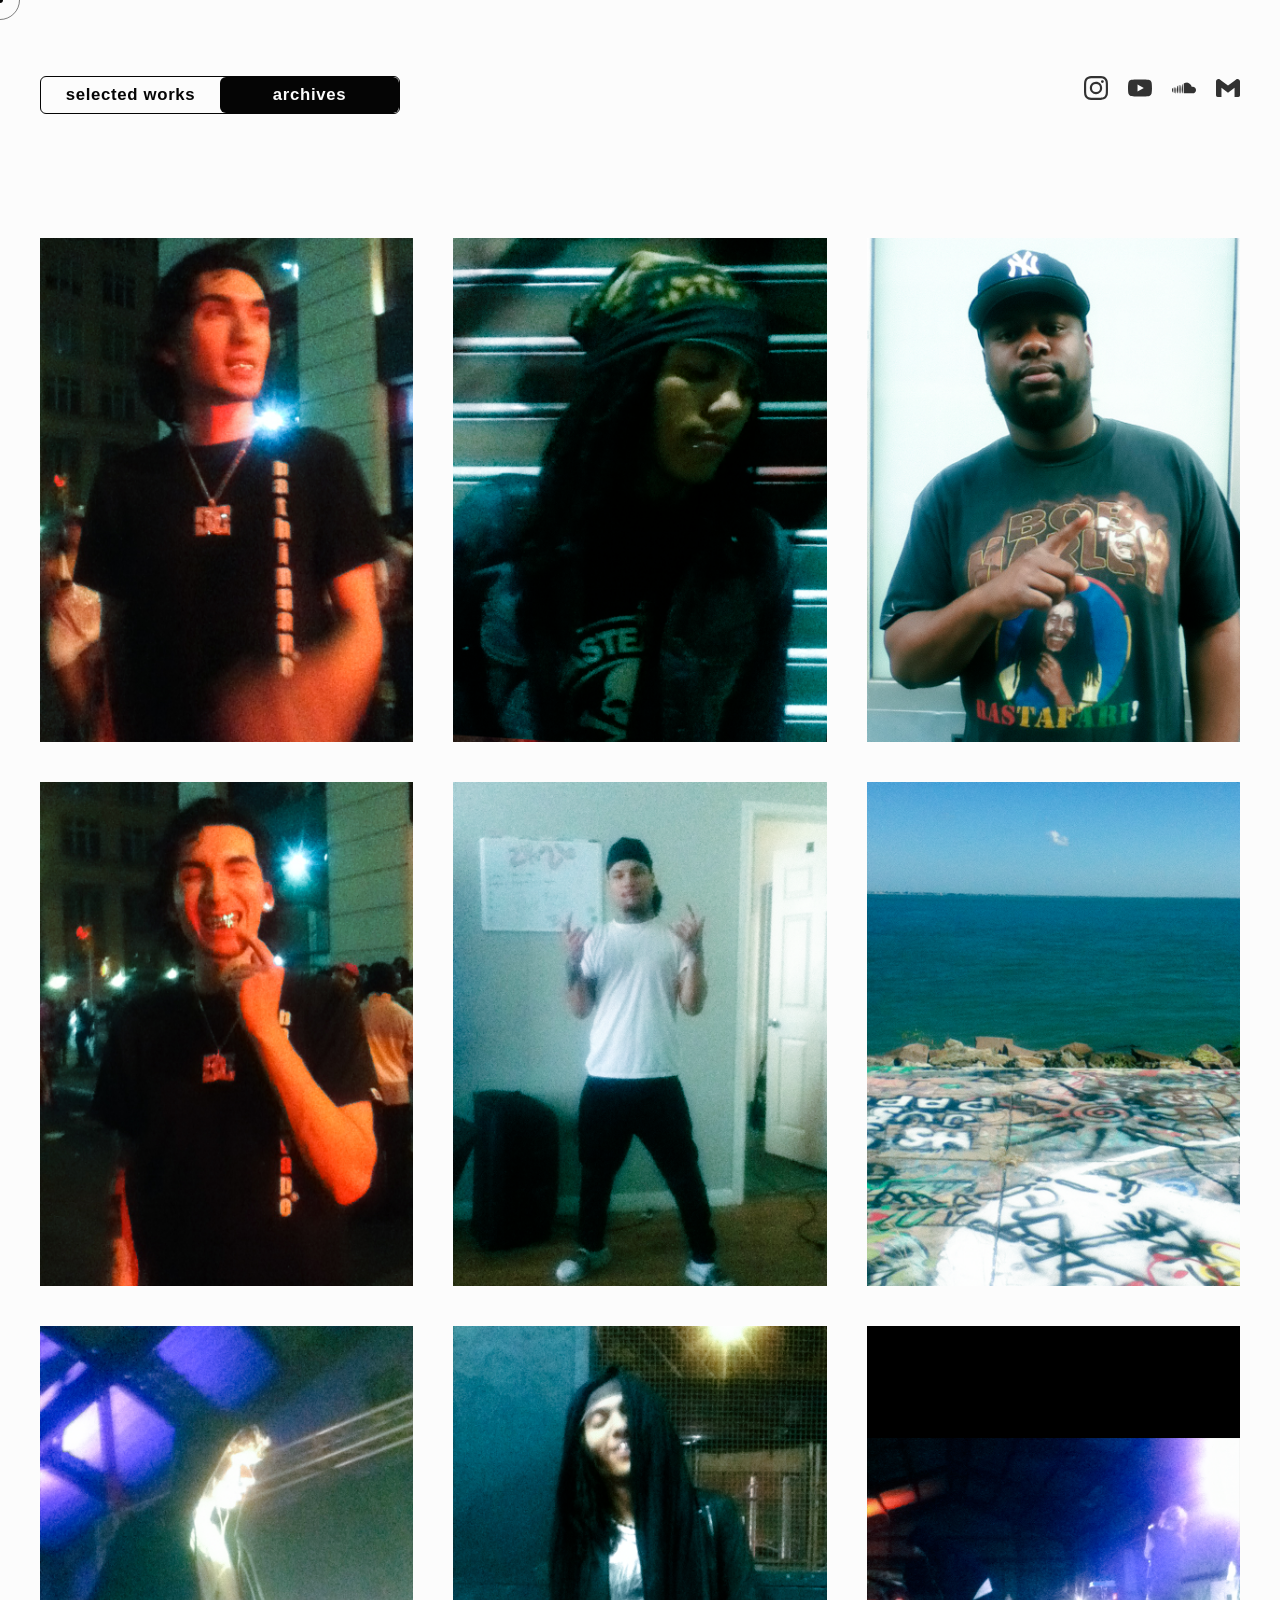
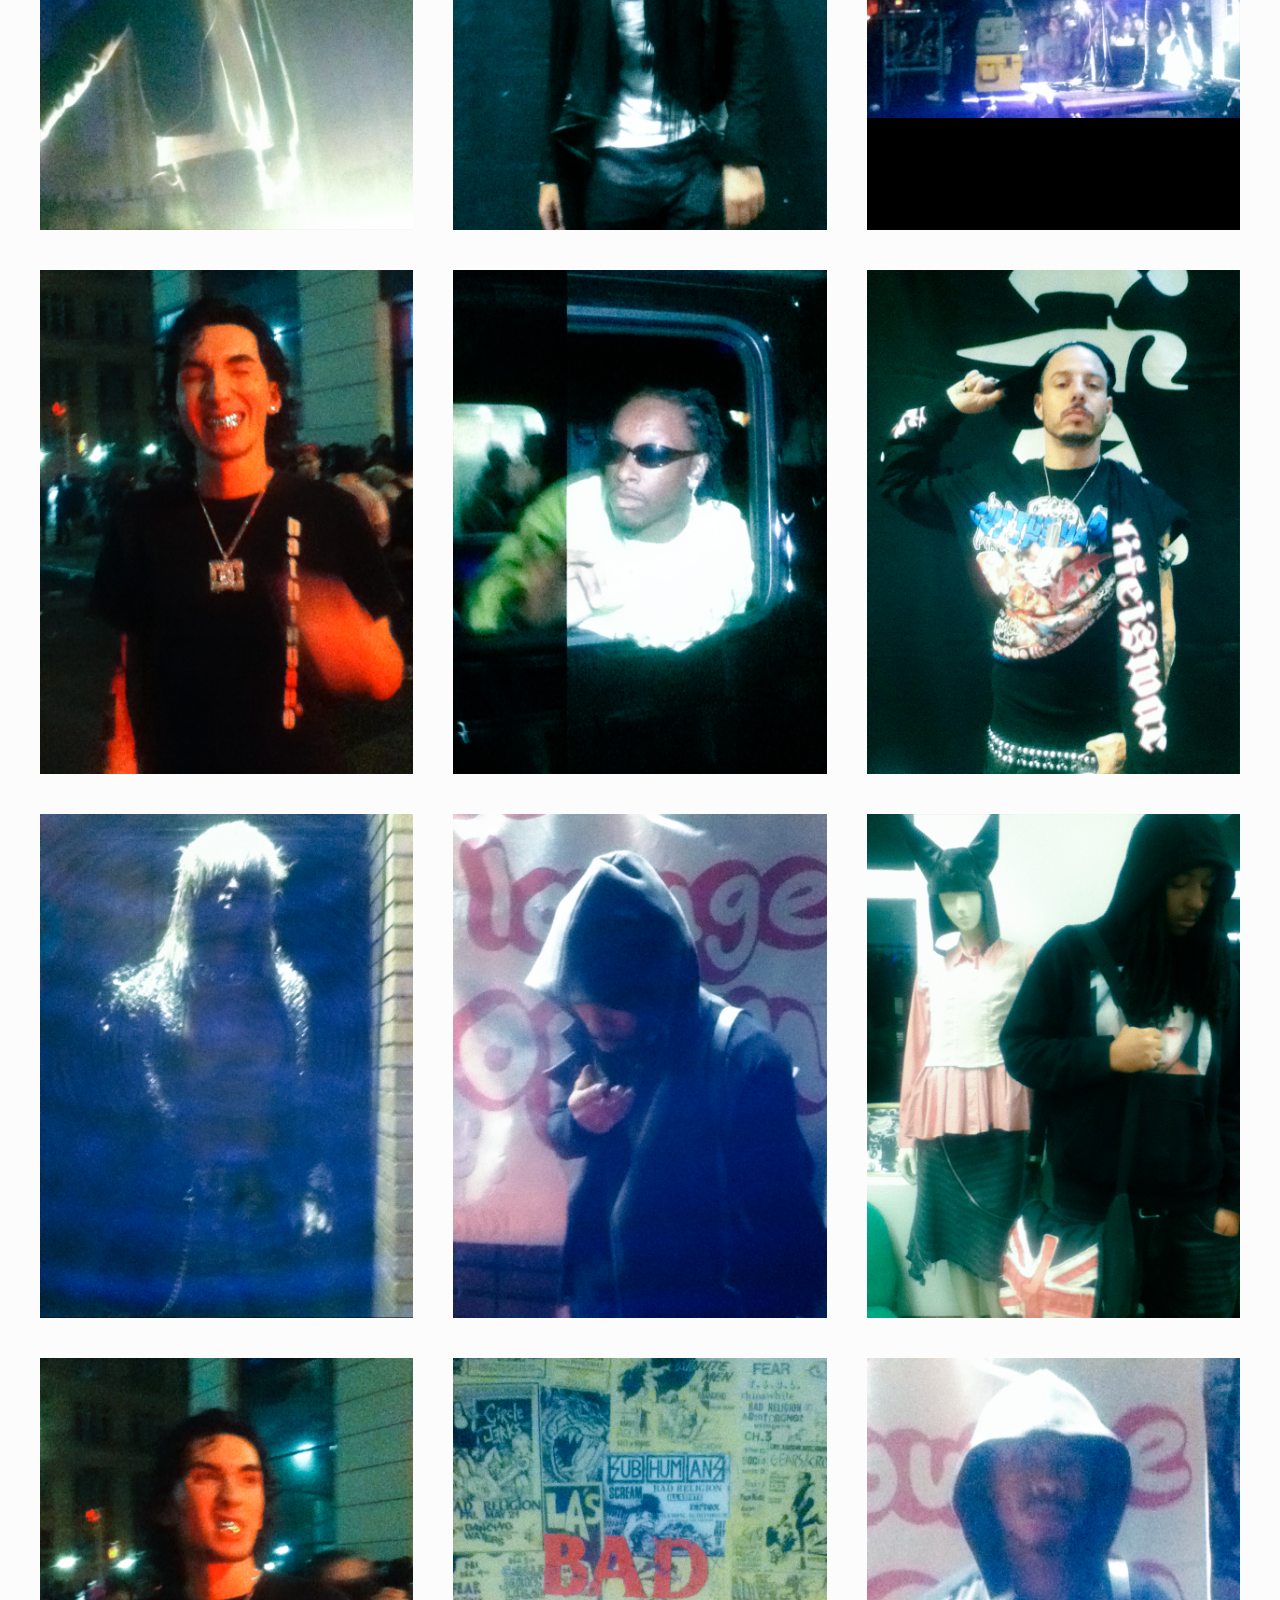
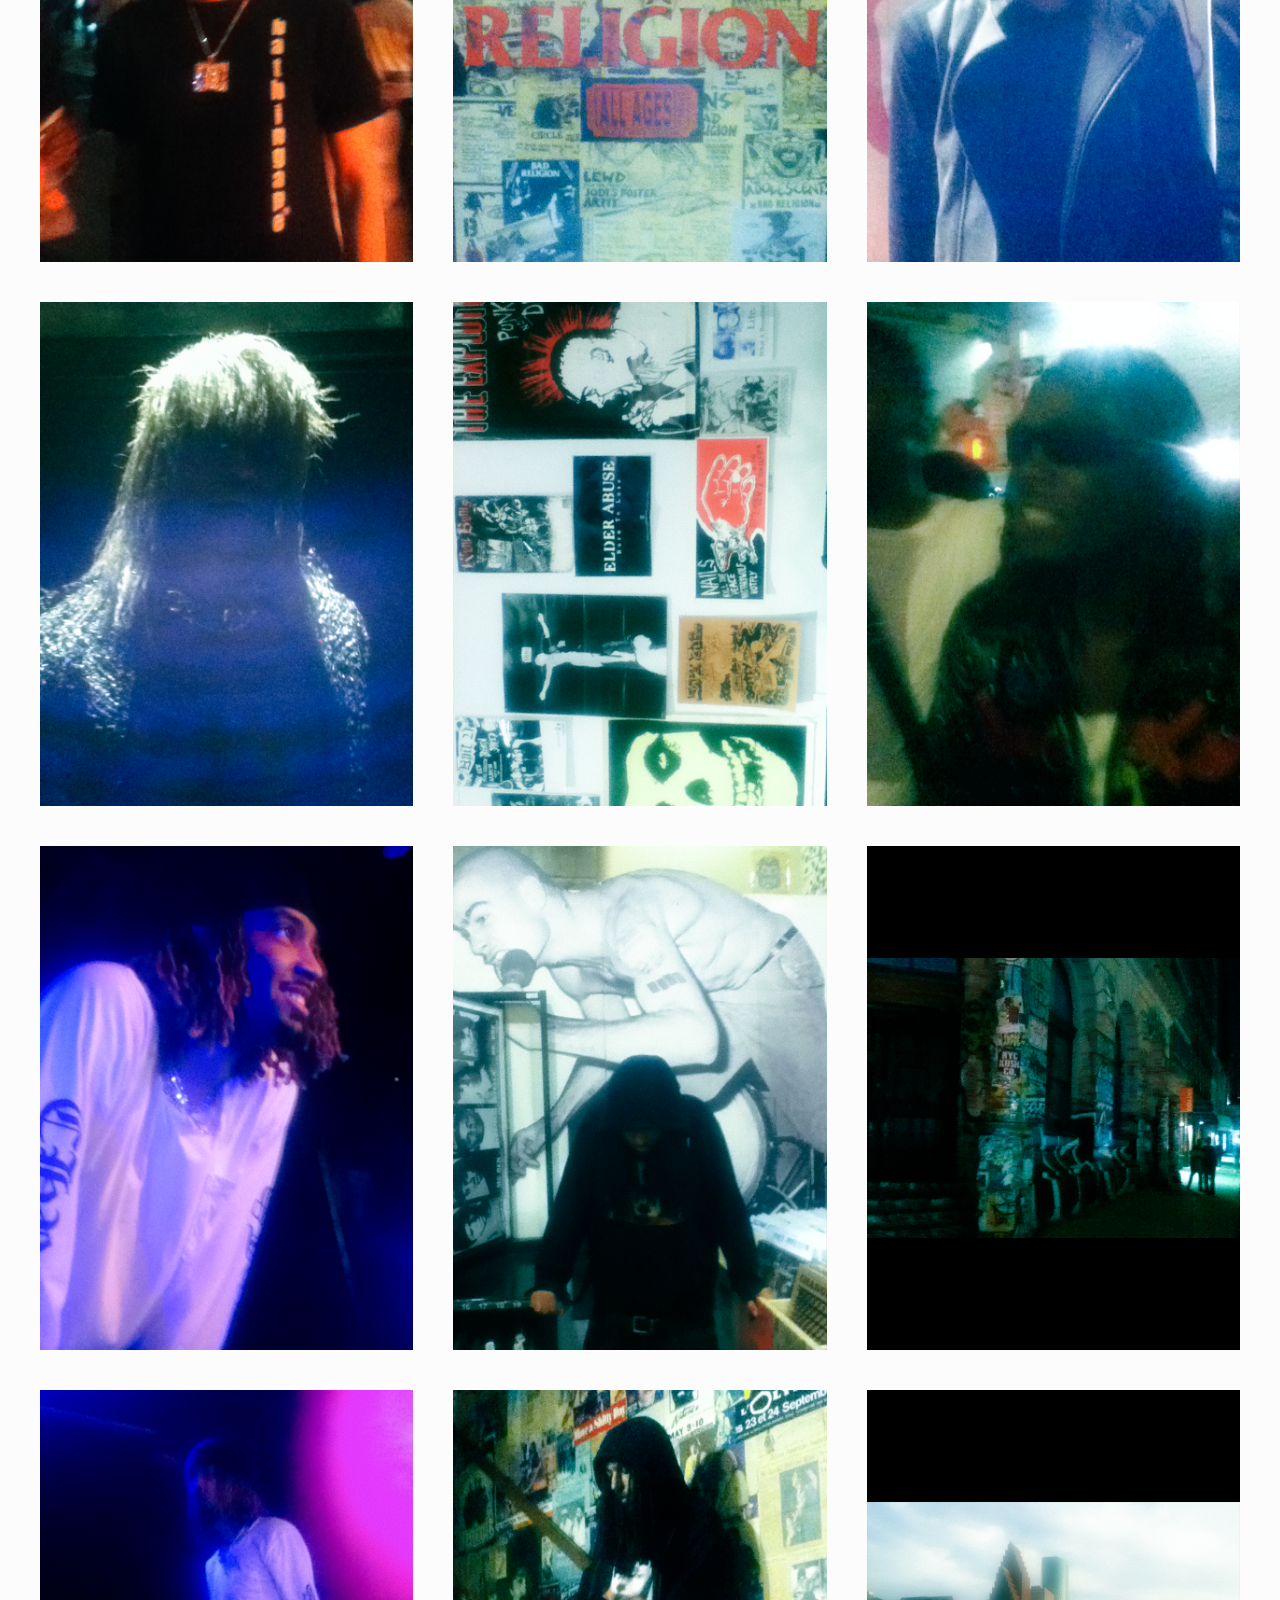
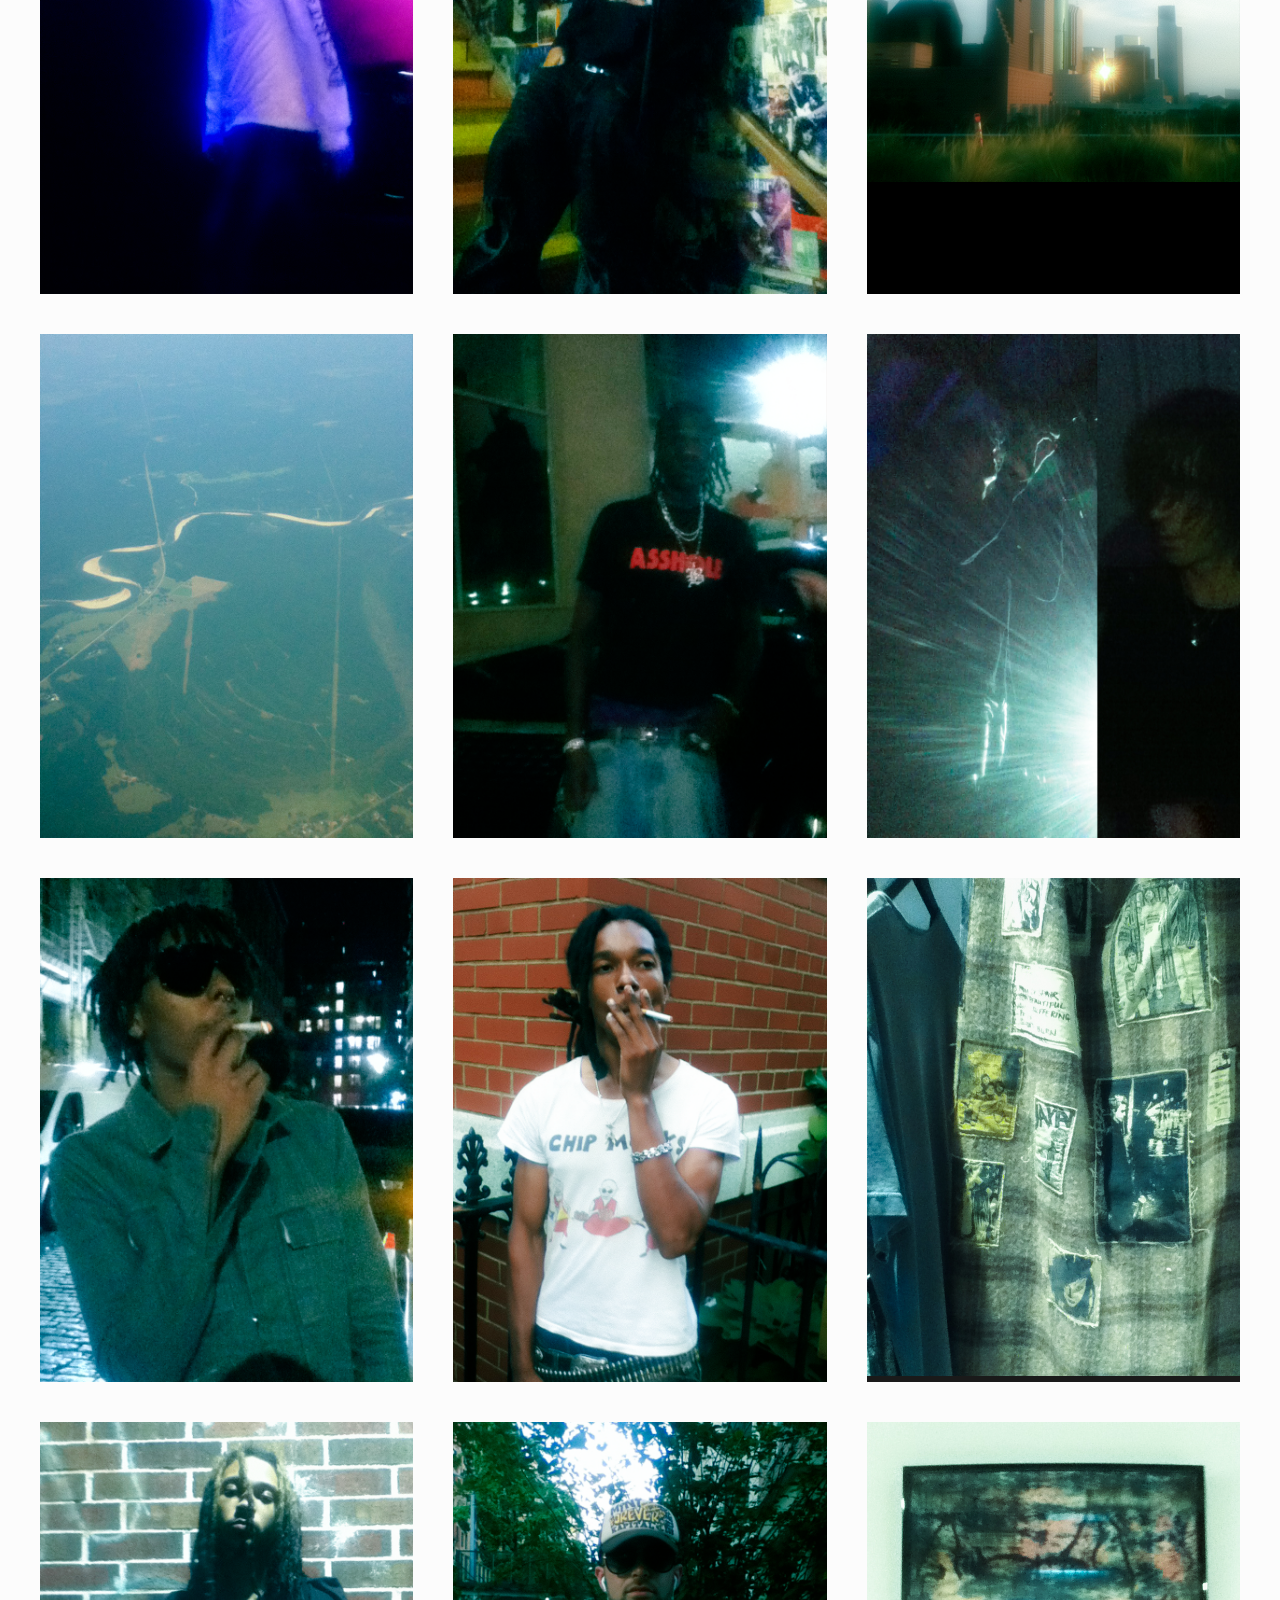
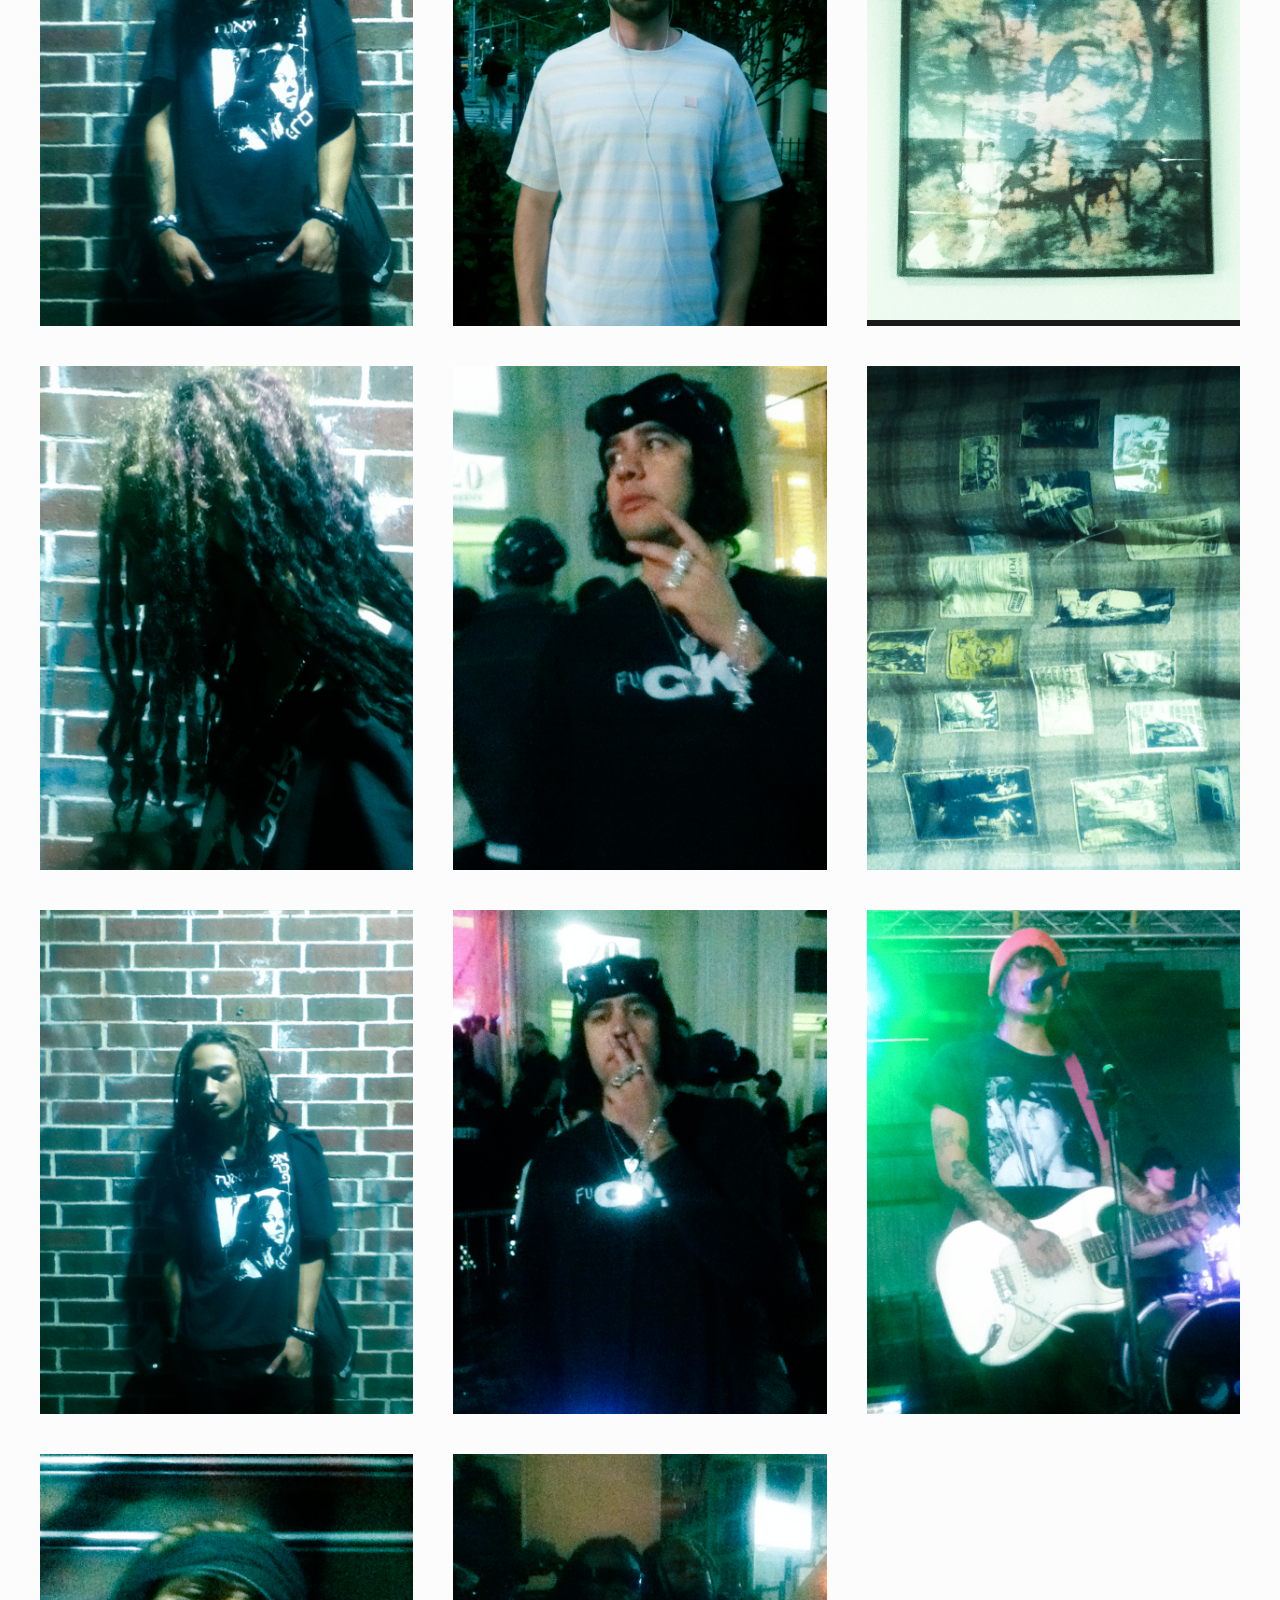
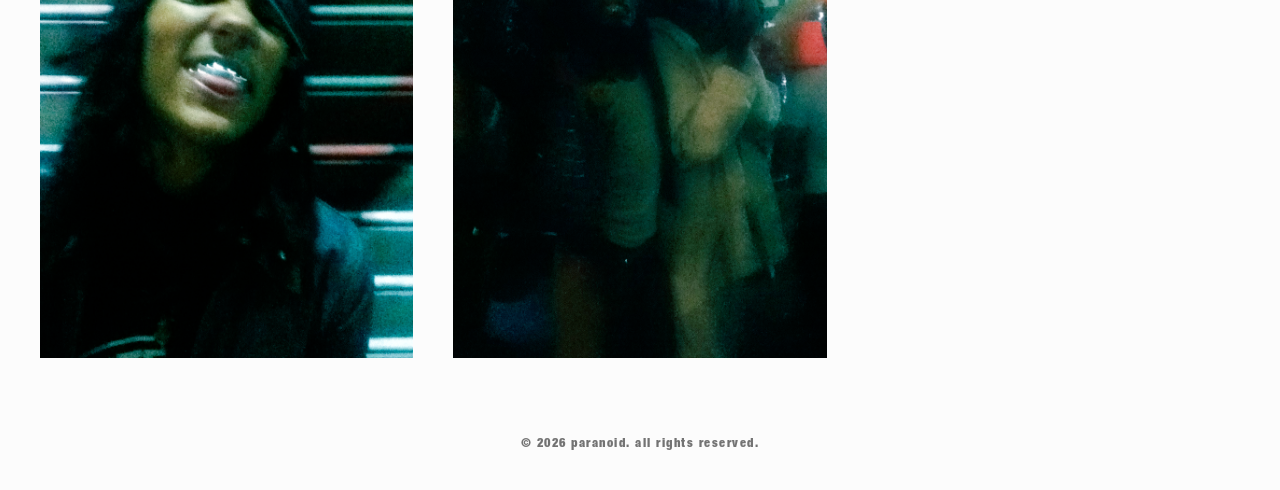
==== archives.html @ 79072fcb "Update social preview image" ====
<!DOCTYPE html>
<html lang="en">

<head>
    <meta charset="UTF-8">
    <meta name="viewport" content="width=device-width, initial-scale=1.0">
    <title>archives | imsoparanoid</title>
    <meta name="description" content="Archives for imsoparanoid.">
    <link rel="canonical" href="https://imsoparanoid.com/archives.html">
    <meta property="og:type" content="website">
    <meta property="og:url" content="https://imsoparanoid.com/archives.html">
    <meta property="og:title" content="archives | imsoparanoid">
    <meta property="og:description" content="Archives for imsoparanoid.">
    <meta property="og:image" content="https://imsoparanoid.com/assets/images/social-preview.png">
    <meta property="og:image:secure_url" content="https://imsoparanoid.com/assets/images/social-preview.png">
    <meta property="og:image:type" content="image/png">
    <meta property="og:image:width" content="1200">
    <meta property="og:image:height" content="630">
    <meta property="og:site_name" content="imsoparanoid">
    <meta name="twitter:card" content="summary_large_image">
    <meta name="twitter:title" content="archives | imsoparanoid">
    <meta name="twitter:description" content="Archives for imsoparanoid.">
    <meta name="twitter:image" content="https://imsoparanoid.com/assets/images/social-preview.png">
    <link rel="icon" type="image/png" href="assets/icons/favicon.png">

    <link rel="stylesheet" href="css/main.css?v=9">
    <link rel="stylesheet" href="css/grid.css?v=11">
    <link rel="stylesheet" href="css/components.css?v=16">
</head>

<body class="is-loading">
    <div class="cursor-dot"></div>
    <div class="cursor-outline"></div>

    <div class="social-links">
        <a href="https://www.instagram.com/useralaann/" target="_blank" rel="noopener noreferrer"
            aria-label="Instagram">
            <img src="assets/icons/instagram.svg" alt="Instagram">
        </a>
        <a href="https://www.youtube.com/@useralan" target="_blank" rel="noopener noreferrer" aria-label="YouTube">
            <img src="assets/icons/youtube.svg" alt="YouTube">
        </a>
        <a href="https://soundcloud.com/useralanonline" target="_blank" rel="noopener noreferrer"
            aria-label="SoundCloud">
            <img src="assets/icons/soundcloud.svg" alt="SoundCloud">
        </a>
        <a href="mailto:useralanonline@gmail.com" aria-label="Email">
            <img src="assets/icons/gmail.svg" alt="Email">
        </a>
    </div>

    <nav class="page-switch is-archives" aria-label="Page switch">
        <a href="index.html">selected works</a>
        <a class="is-active" href="archives.html">archives</a>
    </nav>

    <div id="app" class="spa-container">
        <main class="page view-archives">
            <section class="archive-section" aria-label="Archives">
                <div class="archive-grid">
                    <div class="archive-item">
                        <div class="media-container"><img src="assets/images/archives/1.jpg" width="800" height="1080" alt="archive 1"
                                loading="lazy"></div>
                    </div>
                    <div class="archive-item">
                        <div class="media-container"><img src="assets/images/archives/2.jpg" width="800" height="1080" alt="archive 2"
                                loading="lazy"></div>
                    </div>
                    <div class="archive-item">
                        <div class="media-container"><img src="assets/images/archives/2.png" width="800" height="1080" alt="archive 2 png"
                                loading="lazy"></div>
                    </div>
                    <div class="archive-item">
                        <div class="media-container"><img src="assets/images/archives/3.jpg" width="800" height="1080" alt="archive 3"
                                loading="lazy"></div>
                    </div>
                    <div class="archive-item">
                        <div class="media-container"><img src="assets/images/archives/3.png" width="800" height="1080" alt="archive 3 png"
                                loading="lazy"></div>
                    </div>
                    <div class="archive-item">
                        <div class="media-container"><img src="assets/images/archives/4.jpg" width="800" height="1080" alt="archive 4"
                                loading="lazy"></div>
                    </div>
                    <div class="archive-item">
                        <div class="media-container"><img src="assets/images/archives/5.png" width="800" height="1080" alt="archive 5"
                                loading="lazy"></div>
                    </div>
                    <div class="archive-item">
                        <div class="media-container"><img src="assets/images/archives/6.png" width="800" height="1080" alt="archive 6"
                                loading="lazy"></div>
                    </div>
                    <div class="archive-item">
                        <div class="media-container"><img src="assets/images/archives/7.png" width="800" height="1080" alt="archive 7"
                                loading="lazy"></div>
                    </div>
                    <div class="archive-item">
                        <div class="media-container"><img src="assets/images/archives/8.png" width="800" height="1080" alt="archive 8"
                                loading="lazy"></div>
                    </div>
                    <div class="archive-item">
                        <div class="media-container"><img src="assets/images/archives/9.png" width="800" height="1080" alt="archive 9"
                                loading="lazy"></div>
                    </div>
                    <div class="archive-item">
                        <div class="media-container"><img src="assets/images/archives/10.png" width="800" height="1080" alt="archive 10"
                                loading="lazy"></div>
                    </div>
                    <div class="archive-item">
                        <div class="media-container"><img src="assets/images/archives/11.png" width="800" height="1080" alt="archive 11"
                                loading="lazy"></div>
                    </div>
                    <div class="archive-item">
                        <div class="media-container"><img src="assets/images/archives/12.png" width="800" height="1080" alt="archive 12"
                                loading="lazy"></div>
                    </div>
                    <div class="archive-item">
                        <div class="media-container"><img src="assets/images/archives/13.png" width="800" height="1080" alt="archive 13"
                                loading="lazy"></div>
                    </div>
                    <div class="archive-item">
                        <div class="media-container"><img src="assets/images/archives/14.png" width="800" height="1080" alt="archive 14"
                                loading="lazy"></div>
                    </div>
                    <div class="archive-item">
                        <div class="media-container"><img src="assets/images/archives/15.png" width="800" height="1080" alt="archive 15"
                                loading="lazy"></div>
                    </div>
                    <div class="archive-item">
                        <div class="media-container"><img src="assets/images/archives/16.png" width="800" height="1080" alt="archive 16"
                                loading="lazy"></div>
                    </div>
                    <div class="archive-item">
                        <div class="media-container"><img src="assets/images/archives/17.png" width="800" height="1080" alt="archive 17"
                                loading="lazy"></div>
                    </div>
                    <div class="archive-item">
                        <div class="media-container"><img src="assets/images/archives/18.png" width="800" height="1080" alt="archive 18"
                                loading="lazy"></div>
                    </div>
                    <div class="archive-item">
                        <div class="media-container"><img src="assets/images/archives/19.png" width="800" height="1080" alt="archive 19"
                                loading="lazy"></div>
                    </div>
                    <div class="archive-item">
                        <div class="media-container"><img src="assets/images/archives/20.png" width="800" height="1080" alt="archive 20"
                                loading="lazy"></div>
                    </div>
                    <div class="archive-item">
                        <div class="media-container"><img src="assets/images/archives/21.png" width="800" height="1080" alt="archive 21"
                                loading="lazy"></div>
                    </div>
                    <div class="archive-item">
                        <div class="media-container"><img src="assets/images/archives/22.png" width="800" height="1080" alt="archive 22"
                                loading="lazy"></div>
                    </div>
                    <div class="archive-item">
                        <div class="media-container"><img src="assets/images/archives/24.png" width="800" height="1080" alt="archive 24"
                                loading="lazy"></div>
                    </div>
                    <div class="archive-item">
                        <div class="media-container"><img src="assets/images/archives/25.png" width="800" height="1080" alt="archive 25"
                                loading="lazy"></div>
                    </div>
                    <div class="archive-item">
                        <div class="media-container"><img src="assets/images/archives/26.png" width="800" height="1080" alt="archive 26"
                                loading="lazy"></div>
                    </div>
                    <div class="archive-item">
                        <div class="media-container"><img src="assets/images/archives/27.png" width="800" height="1080" alt="archive 27"
                                loading="lazy"></div>
                    </div>
                    <div class="archive-item">
                        <div class="media-container"><img src="assets/images/archives/28.png" width="800" height="1080" alt="archive 28"
                                loading="lazy"></div>
                    </div>
                    <div class="archive-item">
                        <div class="media-container"><img src="assets/images/archives/29.png" width="800" height="1080" alt="archive 29"
                                loading="lazy"></div>
                    </div>
                    <div class="archive-item">
                        <div class="media-container"><img src="assets/images/archives/30.png" width="800" height="1080" alt="archive 30"
                                loading="lazy"></div>
                    </div>
                    <div class="archive-item">
                        <div class="media-container"><img src="assets/images/archives/31.png" width="800" height="1080" alt="archive 31"
                                loading="lazy"></div>
                    </div>
                    <div class="archive-item">
                        <div class="media-container"><img src="assets/images/archives/32.png" width="800" height="1080" alt="archive 32"
                                loading="lazy"></div>
                    </div>
                    <div class="archive-item">
                        <div class="media-container"><img src="assets/images/archives/33.png" width="800" height="1080" alt="archive 33"
                                loading="lazy"></div>
                    </div>
                    <div class="archive-item">
                        <div class="media-container"><img src="assets/images/archives/34.png" width="800" height="1080" alt="archive 34"
                                loading="lazy"></div>
                    </div>
                    <div class="archive-item">
                        <div class="media-container"><img src="assets/images/archives/35.png" width="800" height="1080" alt="archive 35"
                                loading="lazy"></div>
                    </div>
                    <div class="archive-item">
                        <div class="media-container"><img src="assets/images/archives/36.png" width="800" height="1080" alt="archive 36"
                                loading="lazy"></div>
                    </div>
                    <div class="archive-item">
                        <div class="media-container"><img src="assets/images/archives/37.png" width="800" height="1080" alt="archive 37"
                                loading="lazy"></div>
                    </div>
                    <div class="archive-item">
                        <div class="media-container"><img src="assets/images/archives/38.png" width="800" height="1080" alt="archive 38"
                                loading="lazy"></div>
                    </div>
                    <div class="archive-item">
                        <div class="media-container"><img src="assets/images/archives/ad.jpg" width="800" height="1080" alt="archive ad"
                                loading="lazy"></div>
                    </div>
                    <div class="archive-item">
                        <div class="media-container"><img src="assets/images/archives/gerg.jpg" width="720" height="960" alt="archive gerg"
                                loading="lazy"></div>
                    </div>
                    <div class="archive-item">
                        <div class="media-container"><img src="assets/images/archives/qwd.jpg" width="720" height="960" alt="archive qwd"
                                loading="lazy"></div>
                    </div>
                    <div class="archive-item">
                        <div class="media-container"><img src="assets/images/archives/sed5.jpg" width="800" height="1080" alt="archive sed 5"
                                loading="lazy"></div>
                    </div>
                    <div class="archive-item">
                        <div class="media-container"><img src="assets/images/archives/Untitled-2.png" width="800" height="1080"
                                alt="archive untitled 2" loading="lazy"></div>
                    </div>
                </div>
            </section>

            <footer class="site-footer">
                <p>&copy; 2026 paranoid. all rights reserved.</p>
            </footer>
        </main>

        <div class="lightbox" id="imageLightbox">
            <button class="lightbox-close" aria-label="Close fullscreen image">close</button>
            <button class="lightbox-nav lightbox-prev" aria-label="Previous image">prev</button>
            <button class="lightbox-nav lightbox-next" aria-label="Next image">next</button>

            <div class="lightbox-content">
                <img src="" alt="Fullscreen image preview" id="lightboxImage">
                <div class="lightbox-video" id="lightboxVideoWrapper" aria-label="Fullscreen video preview">
                    <iframe id="lightboxVideo" title="Fullscreen video preview"
                        allow="autoplay; encrypted-media; picture-in-picture; fullscreen" allowfullscreen></iframe>
                </div>
            </div>
        </div>
    </div>

    <script src="js/main.js?v=16" defer></script>
</body>

</html>
---- css/main.css ----
/* ==========================================================================
   Global Variables & Reset
   ========================================================================== */

@font-face {
    font-family: 'HelveticaNeue BlackCond';
    src: url('../assets/fonts/Helvetica Neue 97 Black Condensed.otf') format('opentype');
    font-weight: 900;
    font-style: normal;
    font-display: swap;
}

:root {
    /* Monochrome Palette (Inverted) */
    --clr-black: #fcfcfc;
    --clr-white: #050505;
    --clr-grey-dark: #e0e0e0;
    --clr-grey-light: #1a1a1a;

    /* Typography */
    --font-primary: 'HelveticaNeue BlackCond', 'Helvetica Neue Black Condensed', 'Helvetica Neue', Helvetica, Arial, sans-serif;


    /* Spacing */
    --space-sm: 1rem;
    --space-md: 2.5rem;
    --space-lg: 5rem;
    --space-xl: 10rem;

    /* Transitions */
    --transition-fast: 0.2s cubic-bezier(0.16, 1, 0.3, 1);
    --transition-smooth: 0.6s cubic-bezier(0.16, 1, 0.3, 1);
    --transition-cinematic: 1.2s cubic-bezier(0.2, 0, 0, 1);
}

* {
    margin: 0;
    padding: 0;
    box-sizing: border-box;
}

/* Custom Cursor (hidden on touch) */
body {
    background-color: var(--clr-black);
    color: var(--clr-white);
    font-family: var(--font-primary);
    -webkit-font-smoothing: antialiased;
    -moz-osx-font-smoothing: grayscale;
    overflow-x: hidden;
    cursor: none;
    /* Custom cursor */
}

@media (hover: none) and (pointer: coarse) {
    body {
        cursor: auto;
    }
}

/* Typography Base */
h1,
h2,
h3,
h4,
h5,
h6 {
    font-weight: 700;
    line-height: 1.1;
    text-transform: lowercase;
    letter-spacing: -0.02em;
}

p {
    font-weight: 300;
    line-height: 1.6;
    letter-spacing: 0.01em;
}

a {
    color: inherit;
    text-decoration: none;
    cursor: none;
}

/* Selection */
::selection {
    background: var(--clr-white);
    color: var(--clr-black);
}

/* Utilities */
.stark-headline {
    font-size: clamp(3rem, 10vw, 12rem);
    line-height: 0.9;
}

.outlined-text {
    -webkit-text-fill-color: transparent;
    -webkit-text-stroke: 1px currentColor;
    color: inherit; /* Ensures currentColor takes from parent */
    transition: -webkit-text-fill-color 0.8s ease, -webkit-text-stroke 0.8s ease;
}

/* Custom Cursor Elements */
.cursor-dot,
.cursor-outline {
    position: fixed;
    top: 0;
    left: 0;
    border-radius: 50%;
    transform: translate(-50%, -50%);
    pointer-events: none;
    z-index: 9999;
}

.cursor-dot {
    width: 6px;
    height: 6px;
    background-color: var(--clr-white);
    transition: transform var(--transition-fast);
}

.cursor-outline {
    width: 40px;
    height: 40px;
    border: 1px solid rgba(5, 5, 5, 0.5);
    /* Semi-transparent black */
    transition: width var(--transition-fast), height var(--transition-fast), background-color var(--transition-fast);
}

.cursor-outline.hovering {
    width: 60px;
    height: 60px;
    background-color: rgba(5, 5, 5, 0.1);
    border-color: transparent;
}

.cursor-dot.video-hovering {
    background-color: #fcfcfc;
}

.cursor-outline.video-hovering {
    border-color: rgba(252, 252, 252, 0.8);
    background-color: rgba(252, 252, 252, 0.08);
}

@media (hover: none) and (pointer: coarse) {

    .cursor-dot,
    .cursor-outline {
        display: none;
    }
}
---- css/grid.css ----
/* ==========================================================================
   CSS Grid & Layout - Avant-Garde Structure
   ========================================================================== */

.page {
    width: 100vw;
    min-height: 100vh;
    padding: var(--space-md);
}

/* Even Grid Layout for Projects */
.avant-garde-grid {
    display: grid;
    grid-template-columns: 1fr;
    gap: var(--space-md);
    padding: var(--space-lg) 0;
}

@media (min-width: 768px) {
    .avant-garde-grid {
        grid-template-columns: repeat(2, 1fr);
        gap: var(--space-md);
        padding: var(--space-xl) 0;
        align-items: start;
    }
}

@media (min-width: 1200px) {
    .avant-garde-grid {
        grid-template-columns: repeat(3, 1fr);
    }
}

/* Ensure images fit within their grid cells while maintaining aspect ratios */
.grid-item {
    width: 100%;
    display: flex;
    align-items: flex-start;
    justify-content: center;
}


/* Hero Section */
.hero-section {
    min-height: 130vh;
    display: flex;
    flex-direction: column;
    justify-content: flex-start;
    position: relative;
}

.hero-content {
    z-index: 10;
    width: max-content;
    position: sticky; /* Context for absolute positioning of children */
    top: 50%;
    transform: translateY(-50%);
    --hero-scroll-progress: 0;
}

.hero-state-original {
    opacity: calc(1 - var(--hero-scroll-progress));
    will-change: opacity;
}

.hero-state-scrolled {
    position: absolute;
    top: 0;
    left: 0;
    opacity: var(--hero-scroll-progress);
    will-change: opacity;
}

.hero-reveal-line {
    display: inline-block;
    overflow: hidden;
    vertical-align: bottom;
    padding-bottom: 0.18em;
    margin-bottom: -0.18em;
}

.hero-reveal-word {
    display: inline-block;
    transform: translateY(112%);
    will-change: transform;
}

.hero-content.is-hero-revealed .hero-reveal-word {
    animation: heroMaskedReveal 0.9s cubic-bezier(0.16, 1, 0.3, 1) var(--reveal-delay, 0ms) both;
}

@keyframes heroMaskedReveal {
    from {
        transform: translateY(112%);
    }

    to {
        transform: translateY(0);
    }
}

@media (prefers-reduced-motion: reduce) {
    .hero-reveal-word {
        transform: translateY(0);
    }

    .hero-content.is-hero-revealed .hero-reveal-word {
        animation: none;
    }

}

.scroll-indicator {
    position: absolute;
    bottom: -2.5rem;
    left: 0;
    display: flex;
    flex-direction: column;
    align-items: center;
    gap: 1rem;
    font-size: 0.8rem;
    text-transform: lowercase;
    letter-spacing: 0.1em;
}

.scroll-indicator .line {
    width: 1px;
    height: 60px;
    background: var(--clr-white);
    transform-origin: top;
    animation: scrollLine 2s cubic-bezier(0.16, 1, 0.3, 1) infinite;
}

@media (max-width: 767px) {
    .scroll-indicator {
        display: none;
    }
}

@keyframes scrollLine {
    0% {
        transform: scaleY(0);
        transform-origin: top;
    }

    50% {
        transform: scaleY(1);
        transform-origin: top;
    }

    50.1% {
        transform: scaleY(1);
        transform-origin: bottom;
    }

    100% {
        transform: scaleY(0);
        transform-origin: bottom;
    }
}
---- css/components.css ----
/* ==========================================================================
   Components: Media Elements & Interactive Modules
   ========================================================================== */

/* Social Links */
.social-links {
    position: absolute;
    top: calc(60px + 1rem);
    /* Match the height of the 60px scroll line + gap */
    right: var(--space-md);
    display: flex;
    gap: 1.25rem;
    z-index: 100;
}

.social-links a {
    display: block;
    width: 20px;
    height: 20px;
    opacity: 0.8;
    transition: opacity var(--transition-fast), transform var(--transition-fast);
}

.social-links a:hover {
    opacity: 1;
    transform: scale(1.1);
}

.social-links img {
    width: 100%;
    height: 100%;
    display: block;
}

@media (min-width: 768px) {
    .social-links {
        top: calc(60px + 1rem);
        right: var(--space-md);
        gap: 1.25rem;
    }

    .social-links a {
        width: 24px;
        height: 24px;
    }
}

.page-switch {
    position: absolute;
    top: calc(60px + 1rem);
    left: var(--space-md);
    z-index: 100;
    display: grid;
    grid-template-columns: 1fr 1fr;
    width: min(72vw, 360px);
    border: 1px solid currentColor;
    border-radius: 6px;
    color: var(--clr-white);
    font-family: 'Helvetica Neue', Helvetica, Arial, sans-serif;
    font-weight: 700;
    font-size: clamp(0.82rem, 2.2vw, 1.05rem);
    letter-spacing: 0.04em;
    line-height: 1.1;
    text-transform: lowercase;
    isolation: isolate;
    position: absolute;
    overflow: hidden;
}

.page-switch::before {
    content: '';
    position: absolute;
    top: 0;
    bottom: 0;
    left: 0;
    width: 50%;
    background: var(--clr-white);
    border-radius: inherit;
    z-index: -1;
    transition: transform var(--transition-smooth);
}

.page-switch.is-archives::before,
.page-switch.is-switching-to-archives::before {
    transform: translateX(100%);
}

.page-switch.is-switching-to-selected::before {
    transform: translateX(0);
}

.page-switch a {
    display: flex;
    align-items: center;
    justify-content: center;
    min-height: 34px;
    padding: 0.55rem 0.75rem;
    color: var(--clr-white);
    text-align: center;
    transition: color var(--transition-fast), opacity var(--transition-fast);
}

.page-switch a:hover {
    opacity: 0.72;
}

.page-switch a.is-active {
    color: var(--clr-black);
}

@media (max-width: 767px) {
    .social-links {
        top: calc(60px + 0.75rem);
        right: var(--space-sm);
        gap: 0.65rem;
    }

    .social-links a {
        width: 17px;
        height: 17px;
    }

    .page-switch {
        top: calc(60px + 0.75rem);
        left: var(--space-sm);
        width: min(56vw, 220px);
        font-size: 0.68rem;
    }

    .page-switch a {
        min-height: 28px;
        padding: 0.42rem 0.42rem;
    }
}

.empty-page {
    min-height: calc(100vh - (var(--space-md) * 2));
}

.archive-section {
    padding-top: 22vh;
}

.archive-grid {
    columns: 1;
    column-gap: var(--space-md);
}

.archive-item {
    break-inside: avoid;
    margin: 0 0 var(--space-md);
}

.archive-item .media-container {
    aspect-ratio: 20 / 27;
}

.archive-item .media-container img {
    opacity: 1;
    transform: none;
}

@media (min-width: 768px) {
    .archive-grid {
        columns: 2;
    }
}

@media (min-width: 1200px) {
    .archive-grid {
        columns: 3;
    }
}

/* Media Containers (Lazy Loading Images & Video) */
.media-container {
    width: 100%;
    position: relative;
    overflow: hidden;
    background-color: var(--clr-grey-light);
}

.media-container img,
.media-container video,
.media-container iframe {
    width: 100%;
    height: auto;
    object-fit: cover;
    display: block;
    transform: scale(1.05);
    /* Slight scale for parallax/reveal effect */
    transition: transform var(--transition-cinematic), opacity var(--transition-smooth);
    opacity: 0;
}

.media-container.is-loaded img,
.media-container.is-loaded video,
.media-container.is-loaded iframe {
    opacity: 1;
    transform: scale(1);
}

.media-container.is-loaded:hover img,
.media-container.is-loaded:hover video {
    transform: scale(1.08);
}

.media-container.is-loaded:hover iframe {
    transform: scale(1.04);
}

.iframe-wrapper {
    position: relative;
    width: 100%;
    padding-bottom: 56.25%;
    /* 16:9 Aspect Ratio */
    height: 0;
    cursor: zoom-in;
}

.iframe-wrapper iframe {
    position: absolute;
    top: 0;
    left: 0;
    width: 100% !important;
    height: 100% !important;
    border: 0;
    pointer-events: none;
    /* Blocks native YouTube clicking/pausing/UI overlays completely */
}

/* Fullscreen Image Lightbox */
.lightbox {
    position: fixed;
    top: 0;
    left: 0;
    width: 100vw;
    height: 100vh;
    background-color: rgba(5, 5, 5, 0.95);
    z-index: 1000;
    display: flex;
    justify-content: center;
    align-items: center;
    opacity: 0;
    visibility: hidden;
    transition: opacity var(--transition-smooth), visibility var(--transition-smooth);
    cursor: zoom-out;
    /* Indicate it can be closed by clicking */
    --lightbox-control-color: #fcfcfc;
}

.lightbox.is-active {
    opacity: 1;
    visibility: visible;
}

.lightbox-content {
    max-width: 90vw;
    max-height: 90vh;
    position: relative;
    transform: scale(0.95);
    transition: transform var(--transition-smooth);
}

.lightbox.is-active .lightbox-content {
    transform: scale(1);
}

.lightbox-content img {
    max-width: 100%;
    max-height: 90vh;
    object-fit: contain;
    display: block;
    box-shadow: 0 10px 40px rgba(0, 0, 0, 0.5);
}

.lightbox-content.is-video {
    width: min(90vw, 1200px);
    aspect-ratio: 16 / 9;
    max-height: 82vh;
}

.lightbox-content.is-video img {
    display: none;
}

.lightbox-video {
    display: none;
    width: 100%;
    height: 100%;
    box-shadow: 0 10px 40px rgba(0, 0, 0, 0.5);
}

.lightbox-content.is-video .lightbox-video {
    display: block;
}

.lightbox-video iframe {
    width: 100%;
    height: 100%;
    border: 0;
    display: block;
}

/* Lightbox Close Button */
.lightbox-close {
    position: absolute;
    top: var(--space-md);
    right: var(--space-md);
    background: transparent;
    border: none;
    color: var(--lightbox-control-color);
    font-family: inherit;
    font-size: 1rem;
    text-transform: lowercase;
    letter-spacing: 0.1em;
    cursor: none;
    /* Keep custom cursor interaction */
    z-index: 1001;
    padding: 0.5rem;
    opacity: 0.7;
    transition: opacity var(--transition-fast);
}

.lightbox-close:hover {
    opacity: 1;
}

.lightbox-close:focus-visible,
.lightbox-nav:focus-visible {
    outline: 1px solid var(--lightbox-control-color);
    outline-offset: 4px;
}

/* Make gallery images look clickable */
.media-container img {
    cursor: zoom-in;
    transition: filter var(--transition-fast), transform var(--transition-cinematic);
}

.media-container img:hover {
    filter: brightness(0.9);
}

.site-footer {
    padding: var(--space-lg) 0 0;
    text-align: center;
}

.site-footer p {
    color: var(--clr-white);
    font-size: 0.78rem;
    font-weight: 300;
    letter-spacing: 0.12em;
    line-height: 1;
    opacity: 0.55;
    text-transform: lowercase;
}

/* Lightbox Navigation */
.lightbox-nav {
    position: absolute;
    top: 50%;
    transform: translateY(-50%);
    background: transparent;
    border: none;
    cursor: none;
    z-index: 1001;
    padding: 1.5rem;
    opacity: 0.5;
    transition: opacity var(--transition-fast), transform var(--transition-fast);

    /* Hide the screen reader text visually */
    color: transparent;
}

/* Draw sleek geometric arrows using CSS borders */
.lightbox-nav::before {
    content: '';
    display: block;
    width: 20px;
    height: 20px;
    border: 4px solid var(--lightbox-control-color);
    border-top: none;
    border-right: none;
}

.lightbox-prev {
    left: var(--space-md);
}

.lightbox-prev::before {
    transform: rotate(45deg);
}

.lightbox-next {
    right: var(--space-md);
}

.lightbox-next::before {
    transform: rotate(-135deg);
}

.lightbox-nav:hover {
    opacity: 1;
    transform: translateY(-50%) scale(1.1);
}
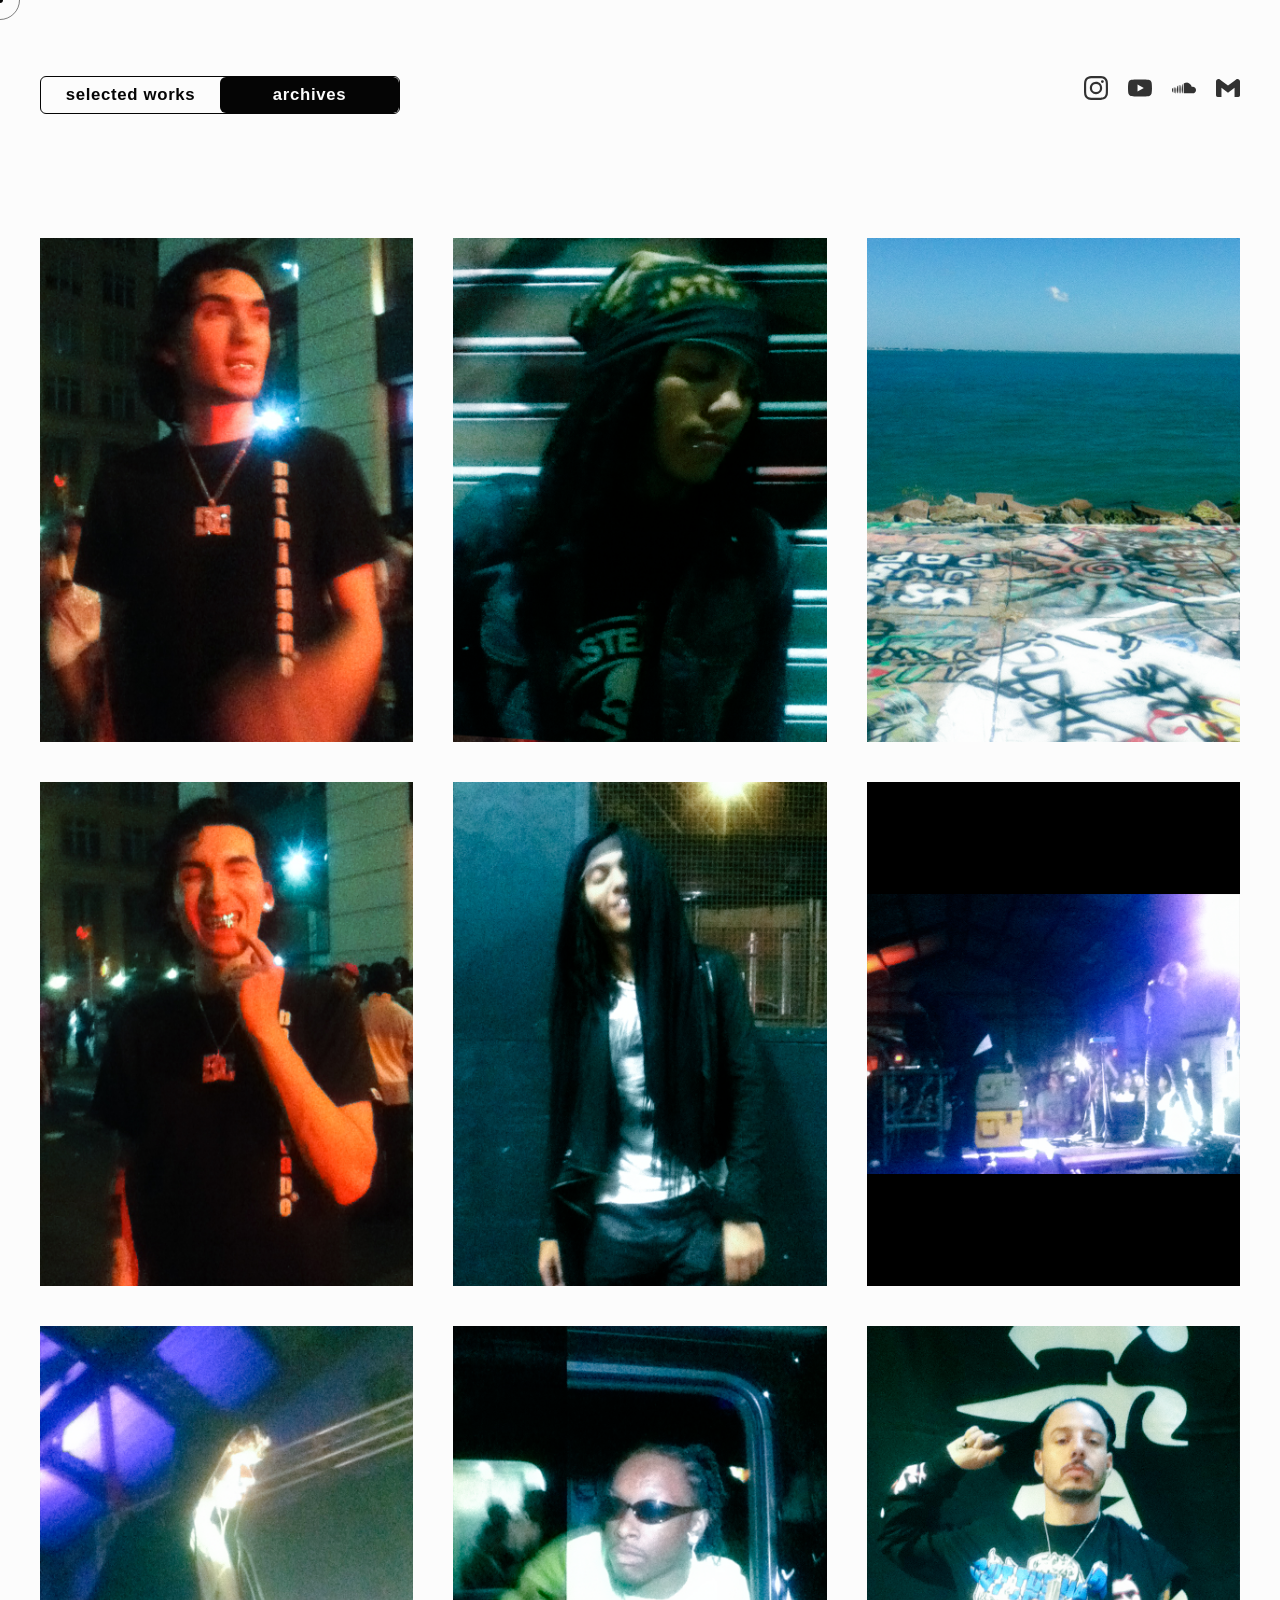
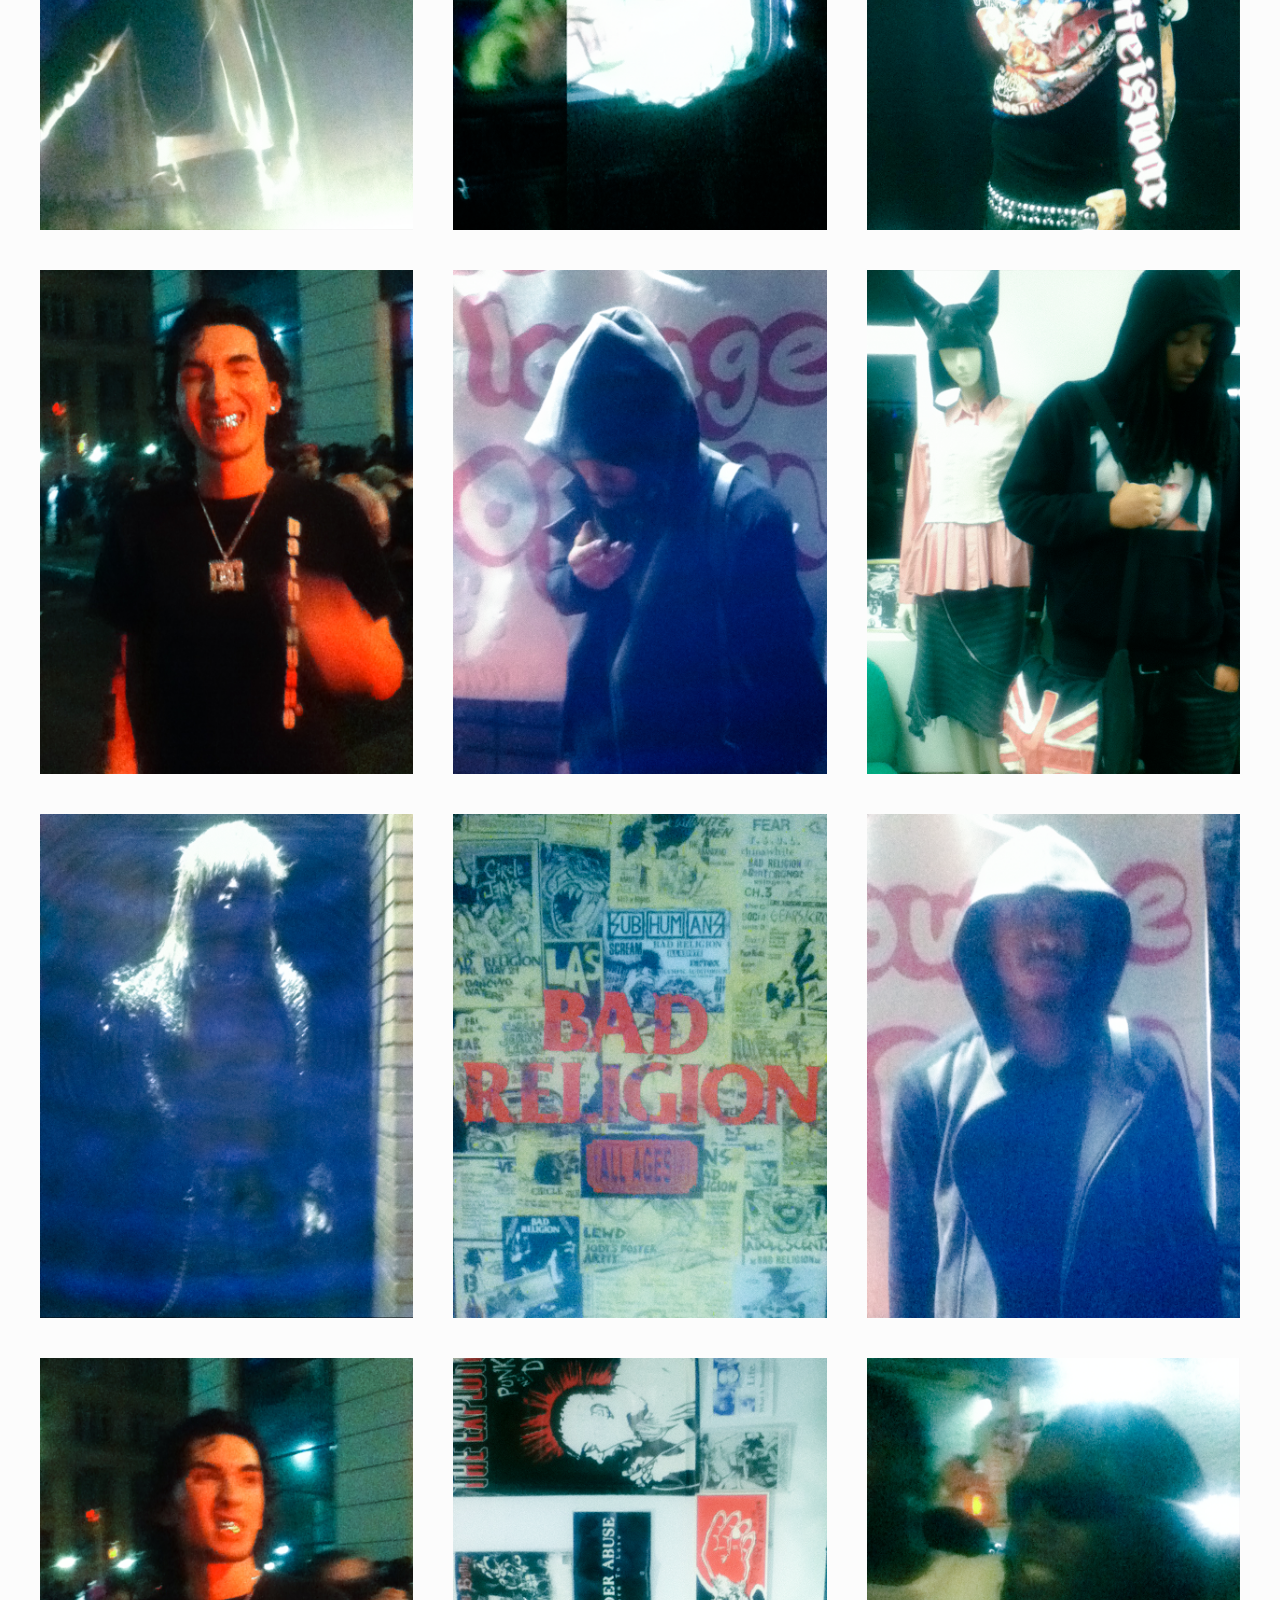
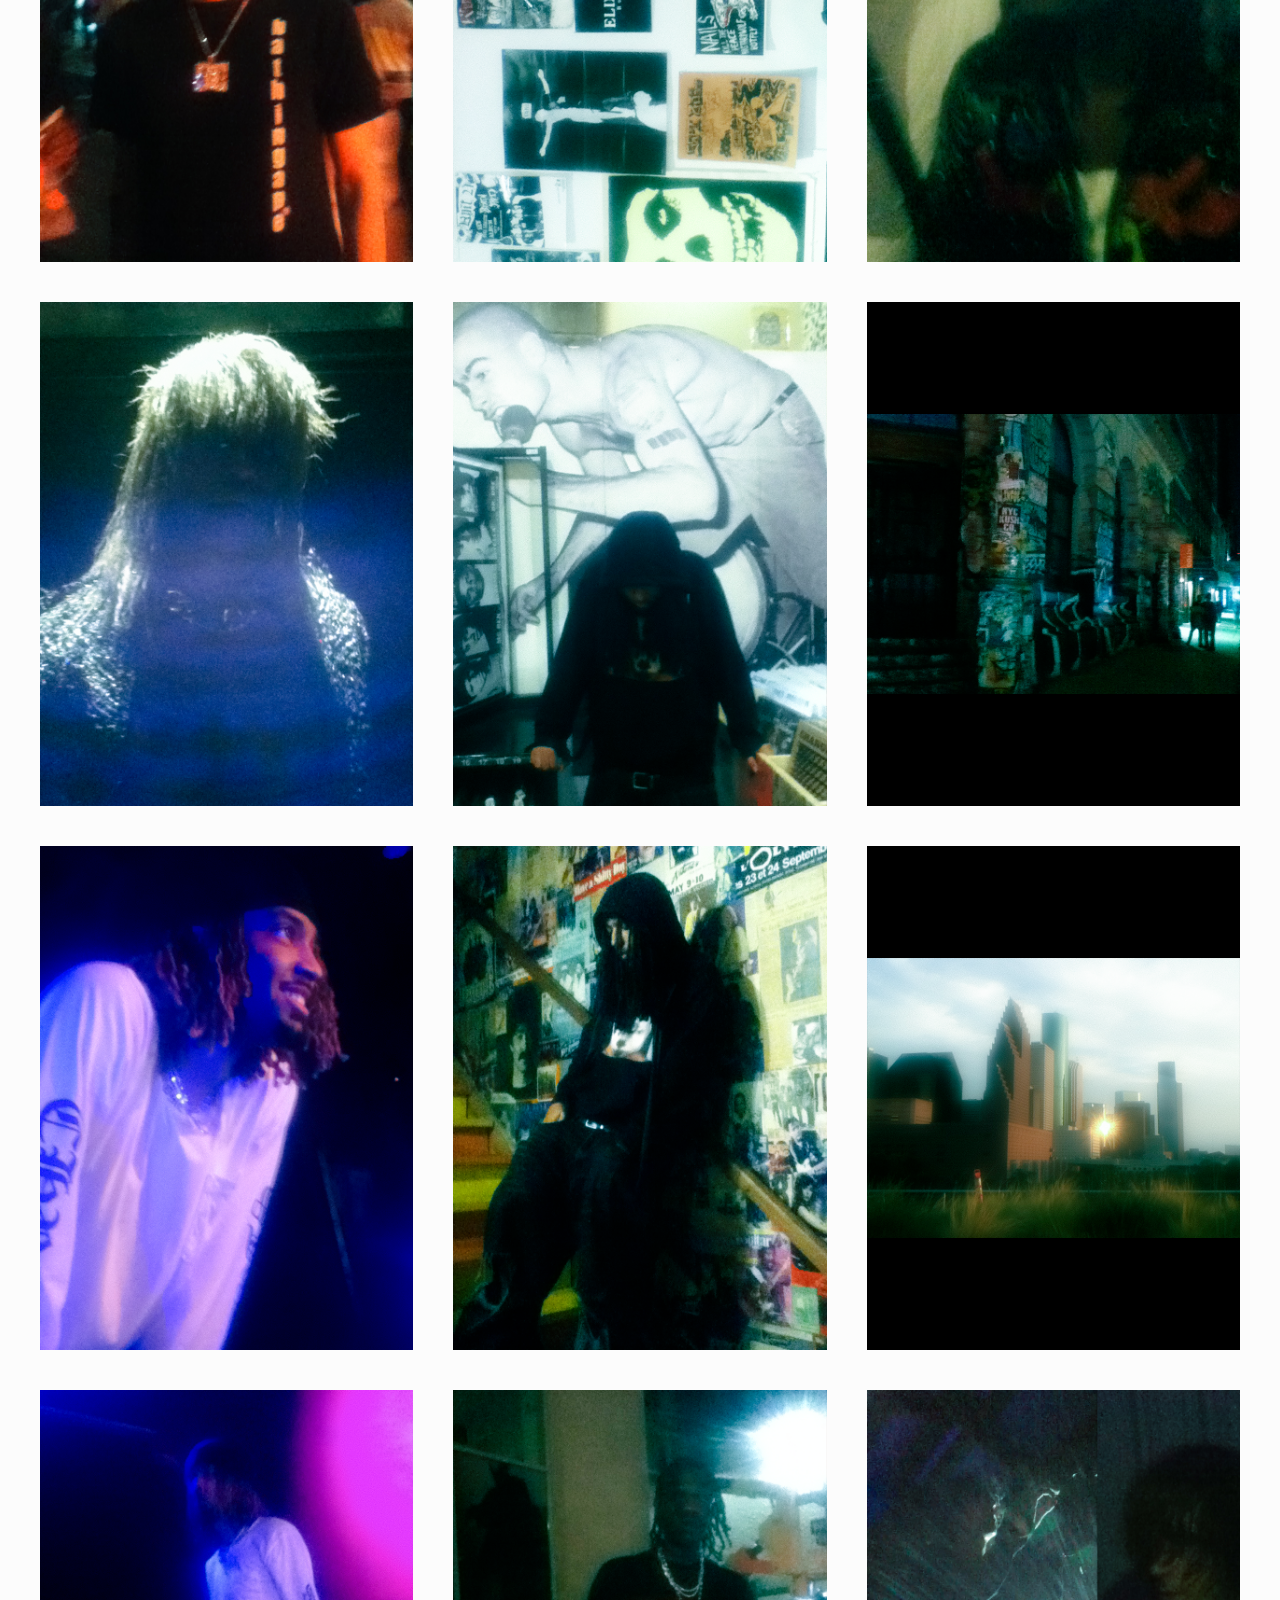
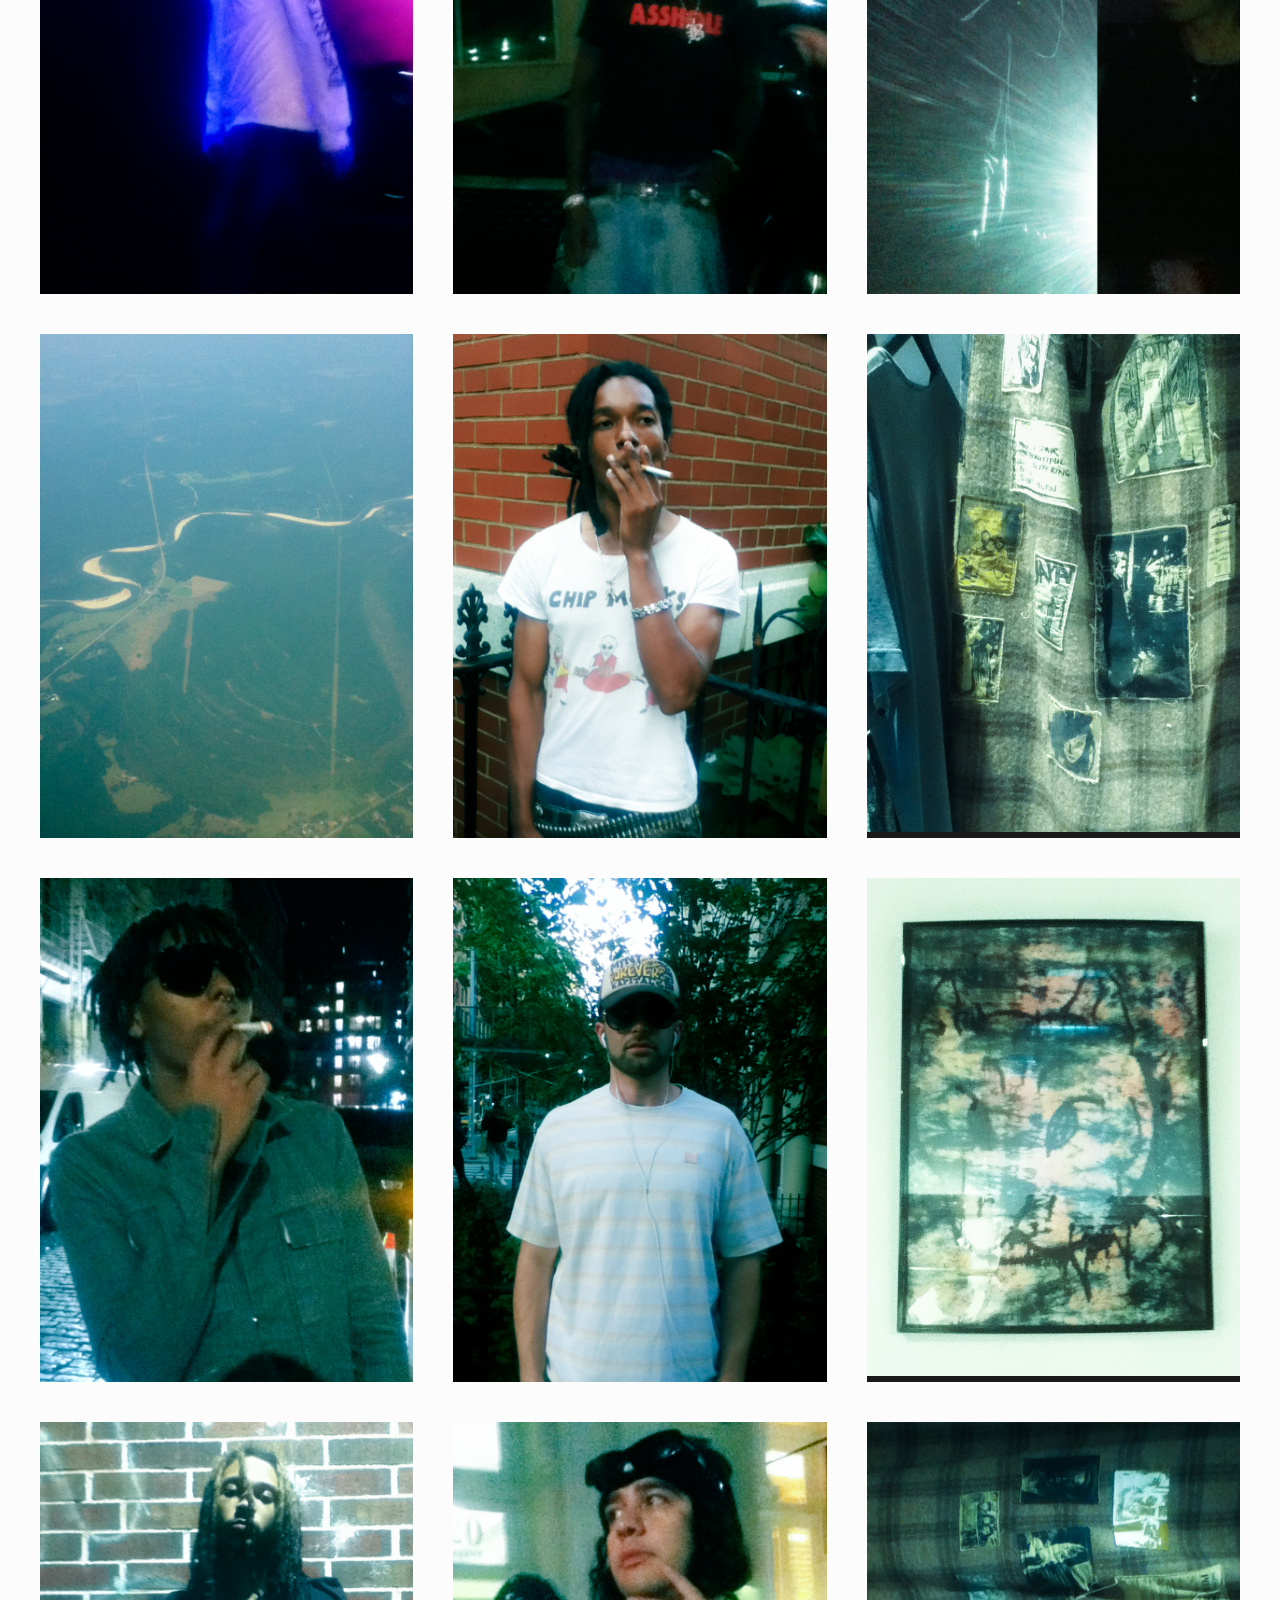
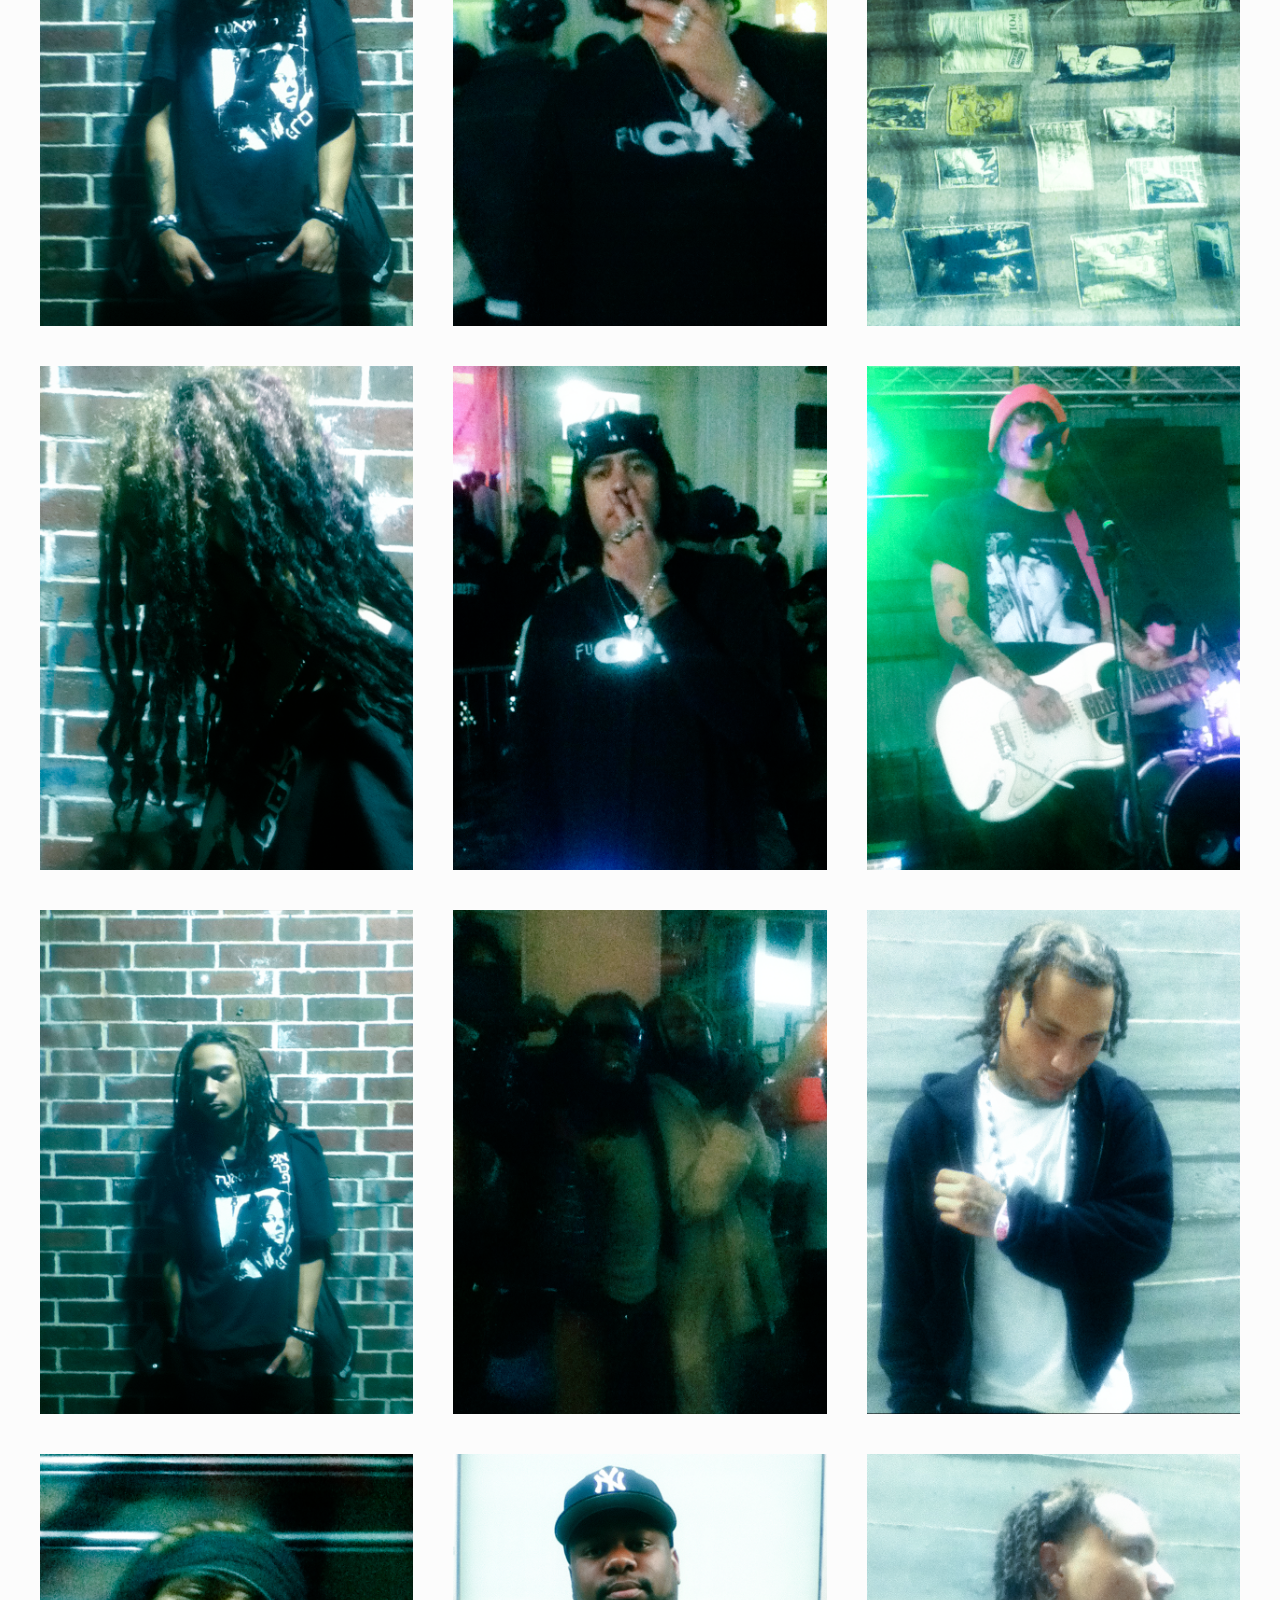
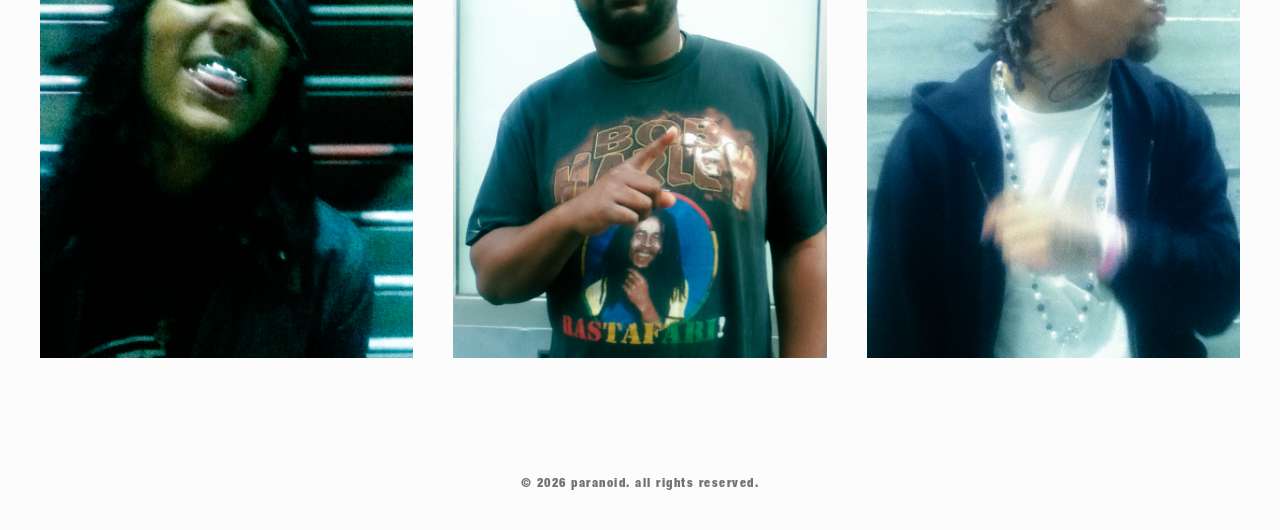
==== commit aece081c: "Add two archive images and remove missing image entry" ====
--- a/archives.html
+++ b/archives.html
@@ -1,8 +1,8 @@
-<!DOCTYPE html>
-<html lang="en">
-
-<head>
-    <meta charset="UTF-8">
+<!DOCTYPE html>
+<html lang="en">
+
+<head>
+    <meta charset="UTF-8">
     <meta name="viewport" content="width=device-width, initial-scale=1.0">
     <title>archives | imsoparanoid</title>
     <meta name="description" content="Archives for imsoparanoid.">
@@ -22,217 +22,219 @@
     <meta name="twitter:description" content="Archives for imsoparanoid.">
     <meta name="twitter:image" content="https://imsoparanoid.com/assets/images/social-preview.png">
     <link rel="icon" type="image/png" href="assets/icons/favicon.png">
-
-    <link rel="stylesheet" href="css/main.css?v=9">
+
+    <link rel="stylesheet" href="css/main.css?v=9">
     <link rel="stylesheet" href="css/grid.css?v=11">
     <link rel="stylesheet" href="css/components.css?v=16">
-</head>
-
-<body class="is-loading">
-    <div class="cursor-dot"></div>
-    <div class="cursor-outline"></div>
-
-    <div class="social-links">
-        <a href="https://www.instagram.com/useralaann/" target="_blank" rel="noopener noreferrer"
-            aria-label="Instagram">
-            <img src="assets/icons/instagram.svg" alt="Instagram">
-        </a>
-        <a href="https://www.youtube.com/@useralan" target="_blank" rel="noopener noreferrer" aria-label="YouTube">
-            <img src="assets/icons/youtube.svg" alt="YouTube">
-        </a>
-        <a href="https://soundcloud.com/useralanonline" target="_blank" rel="noopener noreferrer"
-            aria-label="SoundCloud">
-            <img src="assets/icons/soundcloud.svg" alt="SoundCloud">
-        </a>
-        <a href="mailto:useralanonline@gmail.com" aria-label="Email">
-            <img src="assets/icons/gmail.svg" alt="Email">
-        </a>
-    </div>
-
-    <nav class="page-switch is-archives" aria-label="Page switch">
-        <a href="index.html">selected works</a>
-        <a class="is-active" href="archives.html">archives</a>
-    </nav>
-
-    <div id="app" class="spa-container">
-        <main class="page view-archives">
+</head>
+
+<body class="is-loading">
+    <div class="cursor-dot"></div>
+    <div class="cursor-outline"></div>
+
+    <div class="social-links">
+        <a href="https://www.instagram.com/useralaann/" target="_blank" rel="noopener noreferrer"
+            aria-label="Instagram">
+            <img src="assets/icons/instagram.svg" alt="Instagram">
+        </a>
+        <a href="https://www.youtube.com/@useralan" target="_blank" rel="noopener noreferrer" aria-label="YouTube">
+            <img src="assets/icons/youtube.svg" alt="YouTube">
+        </a>
+        <a href="https://soundcloud.com/useralanonline" target="_blank" rel="noopener noreferrer"
+            aria-label="SoundCloud">
+            <img src="assets/icons/soundcloud.svg" alt="SoundCloud">
+        </a>
+        <a href="mailto:useralanonline@gmail.com" aria-label="Email">
+            <img src="assets/icons/gmail.svg" alt="Email">
+        </a>
+    </div>
+
+    <nav class="page-switch is-archives" aria-label="Page switch">
+        <a href="index.html">selected works</a>
+        <a class="is-active" href="archives.html">archives</a>
+    </nav>
+
+    <div id="app" class="spa-container">
+        <main class="page view-archives">
             <section class="archive-section" aria-label="Archives">
                 <div class="archive-grid">
-                    <div class="archive-item">
-                        <div class="media-container"><img src="assets/images/archives/1.jpg" width="800" height="1080" alt="archive 1"
-                                loading="lazy"></div>
+                    <div class="archive-item">
+                        <div class="media-container"><img src="assets/images/archives/1.jpg" width="800" height="1080" alt="archive 1"
+                                loading="lazy"></div>
+                    </div>
+                    <div class="archive-item">
+                        <div class="media-container"><img src="assets/images/archives/2.jpg" width="800" height="1080" alt="archive 2"
+                                loading="lazy"></div>
+                    </div>
+                    <div class="archive-item">
+                        <div class="media-container"><img src="assets/images/archives/2.png" width="800" height="1080" alt="archive 2 png"
+                                loading="lazy"></div>
+                    </div>
+                    <div class="archive-item">
+                        <div class="media-container"><img src="assets/images/archives/3.jpg" width="800" height="1080" alt="archive 3"
+                                loading="lazy"></div>
+                    </div>
+                    <div class="archive-item">
+                        <div class="media-container"><img src="assets/images/archives/3.png" width="800" height="1080" alt="archive 3 png"
+                                loading="lazy"></div>
+                    </div>
+                    <div class="archive-item">
+                        <div class="media-container"><img src="assets/images/archives/4.jpg" width="800" height="1080" alt="archive 4"
+                                loading="lazy"></div>
+                    </div>
+                    <div class="archive-item">
+                        <div class="media-container"><img src="assets/images/archives/5.png" width="800" height="1080" alt="archive 5"
+                                loading="lazy"></div>
+                    </div>
+                    <div class="archive-item">
+                        <div class="media-container"><img src="assets/images/archives/6.png" width="800" height="1080" alt="archive 6"
+                                loading="lazy"></div>
+                    </div>
+                    <div class="archive-item">
+                        <div class="media-container"><img src="assets/images/archives/7.png" width="800" height="1080" alt="archive 7"
+                                loading="lazy"></div>
+                    </div>
+                    <div class="archive-item">
+                        <div class="media-container"><img src="assets/images/archives/8.png" width="800" height="1080" alt="archive 8"
+                                loading="lazy"></div>
+                    </div>
+                    <div class="archive-item">
+                        <div class="media-container"><img src="assets/images/archives/9.png" width="800" height="1080" alt="archive 9"
+                                loading="lazy"></div>
+                    </div>
+                    <div class="archive-item">
+                        <div class="media-container"><img src="assets/images/archives/10.png" width="800" height="1080" alt="archive 10"
+                                loading="lazy"></div>
+                    </div>
+                    <div class="archive-item">
+                        <div class="media-container"><img src="assets/images/archives/11.png" width="800" height="1080" alt="archive 11"
+                                loading="lazy"></div>
+                    </div>
+                    <div class="archive-item">
+                        <div class="media-container"><img src="assets/images/archives/12.png" width="800" height="1080" alt="archive 12"
+                                loading="lazy"></div>
+                    </div>
+                    <div class="archive-item">
+                        <div class="media-container"><img src="assets/images/archives/13.png" width="800" height="1080" alt="archive 13"
+                                loading="lazy"></div>
+                    </div>
+                    <div class="archive-item">
+                        <div class="media-container"><img src="assets/images/archives/14.png" width="800" height="1080" alt="archive 14"
+                                loading="lazy"></div>
+                    </div>
+                    <div class="archive-item">
+                        <div class="media-container"><img src="assets/images/archives/16.png" width="800" height="1080" alt="archive 16"
+                                loading="lazy"></div>
+                    </div>
+                    <div class="archive-item">
+                        <div class="media-container"><img src="assets/images/archives/17.png" width="800" height="1080" alt="archive 17"
+                                loading="lazy"></div>
+                    </div>
+                    <div class="archive-item">
+                        <div class="media-container"><img src="assets/images/archives/18.png" width="800" height="1080" alt="archive 18"
+                                loading="lazy"></div>
+                    </div>
+                    <div class="archive-item">
+                        <div class="media-container"><img src="assets/images/archives/19.png" width="800" height="1080" alt="archive 19"
+                                loading="lazy"></div>
+                    </div>
+                    <div class="archive-item">
+                        <div class="media-container"><img src="assets/images/archives/20.png" width="800" height="1080" alt="archive 20"
+                                loading="lazy"></div>
+                    </div>
+                    <div class="archive-item">
+                        <div class="media-container"><img src="assets/images/archives/21.png" width="800" height="1080" alt="archive 21"
+                                loading="lazy"></div>
+                    </div>
+                    <div class="archive-item">
+                        <div class="media-container"><img src="assets/images/archives/22.png" width="800" height="1080" alt="archive 22"
+                                loading="lazy"></div>
+                    </div>
+                    <div class="archive-item">
+                        <div class="media-container"><img src="assets/images/archives/24.png" width="800" height="1080" alt="archive 24"
+                                loading="lazy"></div>
+                    </div>
+                    <div class="archive-item">
+                        <div class="media-container"><img src="assets/images/archives/25.png" width="800" height="1080" alt="archive 25"
+                                loading="lazy"></div>
+                    </div>
+                    <div class="archive-item">
+                        <div class="media-container"><img src="assets/images/archives/26.png" width="800" height="1080" alt="archive 26"
+                                loading="lazy"></div>
+                    </div>
+                    <div class="archive-item">
+                        <div class="media-container"><img src="assets/images/archives/27.png" width="800" height="1080" alt="archive 27"
+                                loading="lazy"></div>
+                    </div>
+                    <div class="archive-item">
+                        <div class="media-container"><img src="assets/images/archives/28.png" width="800" height="1080" alt="archive 28"
+                                loading="lazy"></div>
+                    </div>
+                    <div class="archive-item">
+                        <div class="media-container"><img src="assets/images/archives/29.png" width="800" height="1080" alt="archive 29"
+                                loading="lazy"></div>
+                    </div>
+                    <div class="archive-item">
+                        <div class="media-container"><img src="assets/images/archives/30.png" width="800" height="1080" alt="archive 30"
+                                loading="lazy"></div>
+                    </div>
+                    <div class="archive-item">
+                        <div class="media-container"><img src="assets/images/archives/31.png" width="800" height="1080" alt="archive 31"
+                                loading="lazy"></div>
+                    </div>
+                    <div class="archive-item">
+                        <div class="media-container"><img src="assets/images/archives/32.png" width="800" height="1080" alt="archive 32"
+                                loading="lazy"></div>
+                    </div>
+                    <div class="archive-item">
+                        <div class="media-container"><img src="assets/images/archives/33.png" width="800" height="1080" alt="archive 33"
+                                loading="lazy"></div>
+                    </div>
+                    <div class="archive-item">
+                        <div class="media-container"><img src="assets/images/archives/34.png" width="800" height="1080" alt="archive 34"
+                                loading="lazy"></div>
+                    </div>
+                    <div class="archive-item">
+                        <div class="media-container"><img src="assets/images/archives/35.png" width="800" height="1080" alt="archive 35"
+                                loading="lazy"></div>
+                    </div>
+                    <div class="archive-item">
+                        <div class="media-container"><img src="assets/images/archives/36.png" width="800" height="1080" alt="archive 36"
+                                loading="lazy"></div>
+                    </div>
+                    <div class="archive-item">
+                        <div class="media-container"><img src="assets/images/archives/37.png" width="800" height="1080" alt="archive 37"
+                                loading="lazy"></div>
+                    </div>
+                    <div class="archive-item">
+                        <div class="media-container"><img src="assets/images/archives/38.png" width="800" height="1080" alt="archive 38"
+                                loading="lazy"></div>
+                    </div>
+                    <div class="archive-item">
+                        <div class="media-container"><img src="assets/images/archives/ad.jpg" width="800" height="1080" alt="archive ad"
+                                loading="lazy"></div>
+                    </div>
+                    <div class="archive-item">
+                        <div class="media-container"><img src="assets/images/archives/gerg.jpg" width="720" height="960" alt="archive gerg"
+                                loading="lazy"></div>
+                    </div>
+                    <div class="archive-item">
+                        <div class="media-container"><img src="assets/images/archives/qwd.jpg" width="720" height="960" alt="archive qwd"
+                                loading="lazy"></div>
+                    </div>
+                    <div class="archive-item">
+                        <div class="media-container"><img src="assets/images/archives/sed5.jpg" width="800" height="1080" alt="archive sed 5"
+                                loading="lazy"></div>
+                    </div>
+                    <div class="archive-item">
+                        <div class="media-container"><img src="assets/images/archives/Untitled-2.png" width="800" height="1080"
+                                alt="archive untitled 2" loading="lazy"></div>
                     </div>
                     <div class="archive-item">
-                        <div class="media-container"><img src="assets/images/archives/2.jpg" width="800" height="1080" alt="archive 2"
-                                loading="lazy"></div>
+                        <div class="media-container"><img src="assets/images/archives/y54yy.png" width="800" height="1080" alt="archive y54yy" loading="lazy"></div>
                     </div>
                     <div class="archive-item">
-                        <div class="media-container"><img src="assets/images/archives/2.png" width="800" height="1080" alt="archive 2 png"
-                                loading="lazy"></div>
-                    </div>
-                    <div class="archive-item">
-                        <div class="media-container"><img src="assets/images/archives/3.jpg" width="800" height="1080" alt="archive 3"
-                                loading="lazy"></div>
-                    </div>
-                    <div class="archive-item">
-                        <div class="media-container"><img src="assets/images/archives/3.png" width="800" height="1080" alt="archive 3 png"
-                                loading="lazy"></div>
-                    </div>
-                    <div class="archive-item">
-                        <div class="media-container"><img src="assets/images/archives/4.jpg" width="800" height="1080" alt="archive 4"
-                                loading="lazy"></div>
-                    </div>
-                    <div class="archive-item">
-                        <div class="media-container"><img src="assets/images/archives/5.png" width="800" height="1080" alt="archive 5"
-                                loading="lazy"></div>
-                    </div>
-                    <div class="archive-item">
-                        <div class="media-container"><img src="assets/images/archives/6.png" width="800" height="1080" alt="archive 6"
-                                loading="lazy"></div>
-                    </div>
-                    <div class="archive-item">
-                        <div class="media-container"><img src="assets/images/archives/7.png" width="800" height="1080" alt="archive 7"
-                                loading="lazy"></div>
-                    </div>
-                    <div class="archive-item">
-                        <div class="media-container"><img src="assets/images/archives/8.png" width="800" height="1080" alt="archive 8"
-                                loading="lazy"></div>
-                    </div>
-                    <div class="archive-item">
-                        <div class="media-container"><img src="assets/images/archives/9.png" width="800" height="1080" alt="archive 9"
-                                loading="lazy"></div>
-                    </div>
-                    <div class="archive-item">
-                        <div class="media-container"><img src="assets/images/archives/10.png" width="800" height="1080" alt="archive 10"
-                                loading="lazy"></div>
-                    </div>
-                    <div class="archive-item">
-                        <div class="media-container"><img src="assets/images/archives/11.png" width="800" height="1080" alt="archive 11"
-                                loading="lazy"></div>
-                    </div>
-                    <div class="archive-item">
-                        <div class="media-container"><img src="assets/images/archives/12.png" width="800" height="1080" alt="archive 12"
-                                loading="lazy"></div>
-                    </div>
-                    <div class="archive-item">
-                        <div class="media-container"><img src="assets/images/archives/13.png" width="800" height="1080" alt="archive 13"
-                                loading="lazy"></div>
-                    </div>
-                    <div class="archive-item">
-                        <div class="media-container"><img src="assets/images/archives/14.png" width="800" height="1080" alt="archive 14"
-                                loading="lazy"></div>
-                    </div>
-                    <div class="archive-item">
-                        <div class="media-container"><img src="assets/images/archives/15.png" width="800" height="1080" alt="archive 15"
-                                loading="lazy"></div>
-                    </div>
-                    <div class="archive-item">
-                        <div class="media-container"><img src="assets/images/archives/16.png" width="800" height="1080" alt="archive 16"
-                                loading="lazy"></div>
-                    </div>
-                    <div class="archive-item">
-                        <div class="media-container"><img src="assets/images/archives/17.png" width="800" height="1080" alt="archive 17"
-                                loading="lazy"></div>
-                    </div>
-                    <div class="archive-item">
-                        <div class="media-container"><img src="assets/images/archives/18.png" width="800" height="1080" alt="archive 18"
-                                loading="lazy"></div>
-                    </div>
-                    <div class="archive-item">
-                        <div class="media-container"><img src="assets/images/archives/19.png" width="800" height="1080" alt="archive 19"
-                                loading="lazy"></div>
-                    </div>
-                    <div class="archive-item">
-                        <div class="media-container"><img src="assets/images/archives/20.png" width="800" height="1080" alt="archive 20"
-                                loading="lazy"></div>
-                    </div>
-                    <div class="archive-item">
-                        <div class="media-container"><img src="assets/images/archives/21.png" width="800" height="1080" alt="archive 21"
-                                loading="lazy"></div>
-                    </div>
-                    <div class="archive-item">
-                        <div class="media-container"><img src="assets/images/archives/22.png" width="800" height="1080" alt="archive 22"
-                                loading="lazy"></div>
-                    </div>
-                    <div class="archive-item">
-                        <div class="media-container"><img src="assets/images/archives/24.png" width="800" height="1080" alt="archive 24"
-                                loading="lazy"></div>
-                    </div>
-                    <div class="archive-item">
-                        <div class="media-container"><img src="assets/images/archives/25.png" width="800" height="1080" alt="archive 25"
-                                loading="lazy"></div>
-                    </div>
-                    <div class="archive-item">
-                        <div class="media-container"><img src="assets/images/archives/26.png" width="800" height="1080" alt="archive 26"
-                                loading="lazy"></div>
-                    </div>
-                    <div class="archive-item">
-                        <div class="media-container"><img src="assets/images/archives/27.png" width="800" height="1080" alt="archive 27"
-                                loading="lazy"></div>
-                    </div>
-                    <div class="archive-item">
-                        <div class="media-container"><img src="assets/images/archives/28.png" width="800" height="1080" alt="archive 28"
-                                loading="lazy"></div>
-                    </div>
-                    <div class="archive-item">
-                        <div class="media-container"><img src="assets/images/archives/29.png" width="800" height="1080" alt="archive 29"
-                                loading="lazy"></div>
-                    </div>
-                    <div class="archive-item">
-                        <div class="media-container"><img src="assets/images/archives/30.png" width="800" height="1080" alt="archive 30"
-                                loading="lazy"></div>
-                    </div>
-                    <div class="archive-item">
-                        <div class="media-container"><img src="assets/images/archives/31.png" width="800" height="1080" alt="archive 31"
-                                loading="lazy"></div>
-                    </div>
-                    <div class="archive-item">
-                        <div class="media-container"><img src="assets/images/archives/32.png" width="800" height="1080" alt="archive 32"
-                                loading="lazy"></div>
-                    </div>
-                    <div class="archive-item">
-                        <div class="media-container"><img src="assets/images/archives/33.png" width="800" height="1080" alt="archive 33"
-                                loading="lazy"></div>
-                    </div>
-                    <div class="archive-item">
-                        <div class="media-container"><img src="assets/images/archives/34.png" width="800" height="1080" alt="archive 34"
-                                loading="lazy"></div>
-                    </div>
-                    <div class="archive-item">
-                        <div class="media-container"><img src="assets/images/archives/35.png" width="800" height="1080" alt="archive 35"
-                                loading="lazy"></div>
-                    </div>
-                    <div class="archive-item">
-                        <div class="media-container"><img src="assets/images/archives/36.png" width="800" height="1080" alt="archive 36"
-                                loading="lazy"></div>
-                    </div>
-                    <div class="archive-item">
-                        <div class="media-container"><img src="assets/images/archives/37.png" width="800" height="1080" alt="archive 37"
-                                loading="lazy"></div>
-                    </div>
-                    <div class="archive-item">
-                        <div class="media-container"><img src="assets/images/archives/38.png" width="800" height="1080" alt="archive 38"
-                                loading="lazy"></div>
-                    </div>
-                    <div class="archive-item">
-                        <div class="media-container"><img src="assets/images/archives/ad.jpg" width="800" height="1080" alt="archive ad"
-                                loading="lazy"></div>
-                    </div>
-                    <div class="archive-item">
-                        <div class="media-container"><img src="assets/images/archives/gerg.jpg" width="720" height="960" alt="archive gerg"
-                                loading="lazy"></div>
-                    </div>
-                    <div class="archive-item">
-                        <div class="media-container"><img src="assets/images/archives/qwd.jpg" width="720" height="960" alt="archive qwd"
-                                loading="lazy"></div>
-                    </div>
-                    <div class="archive-item">
-                        <div class="media-container"><img src="assets/images/archives/sed5.jpg" width="800" height="1080" alt="archive sed 5"
-                                loading="lazy"></div>
-                    </div>
-                    <div class="archive-item">
-                        <div class="media-container"><img src="assets/images/archives/Untitled-2.png" width="800" height="1080"
-                                alt="archive untitled 2" loading="lazy"></div>
+                        <div class="media-container"><img src="assets/images/archives/ftjhtryj.png" width="800" height="1080" alt="archive ftjhtryj" loading="lazy"></div>
                     </div>
                 </div>
             </section>
@@ -243,21 +245,21 @@
         </main>
 
         <div class="lightbox" id="imageLightbox">
-            <button class="lightbox-close" aria-label="Close fullscreen image">close</button>
-            <button class="lightbox-nav lightbox-prev" aria-label="Previous image">prev</button>
-            <button class="lightbox-nav lightbox-next" aria-label="Next image">next</button>
-
-            <div class="lightbox-content">
-                <img src="" alt="Fullscreen image preview" id="lightboxImage">
-                <div class="lightbox-video" id="lightboxVideoWrapper" aria-label="Fullscreen video preview">
-                    <iframe id="lightboxVideo" title="Fullscreen video preview"
-                        allow="autoplay; encrypted-media; picture-in-picture; fullscreen" allowfullscreen></iframe>
-                </div>
-            </div>
-        </div>
-    </div>
-
+            <button class="lightbox-close" aria-label="Close fullscreen image">close</button>
+            <button class="lightbox-nav lightbox-prev" aria-label="Previous image">prev</button>
+            <button class="lightbox-nav lightbox-next" aria-label="Next image">next</button>
+
+            <div class="lightbox-content">
+                <img src="" alt="Fullscreen image preview" id="lightboxImage">
+                <div class="lightbox-video" id="lightboxVideoWrapper" aria-label="Fullscreen video preview">
+                    <iframe id="lightboxVideo" title="Fullscreen video preview"
+                        allow="autoplay; encrypted-media; picture-in-picture; fullscreen" allowfullscreen></iframe>
+                </div>
+            </div>
+        </div>
+    </div>
+
     <script src="js/main.js?v=16" defer></script>
-</body>
-
+</body>
+
 </html>
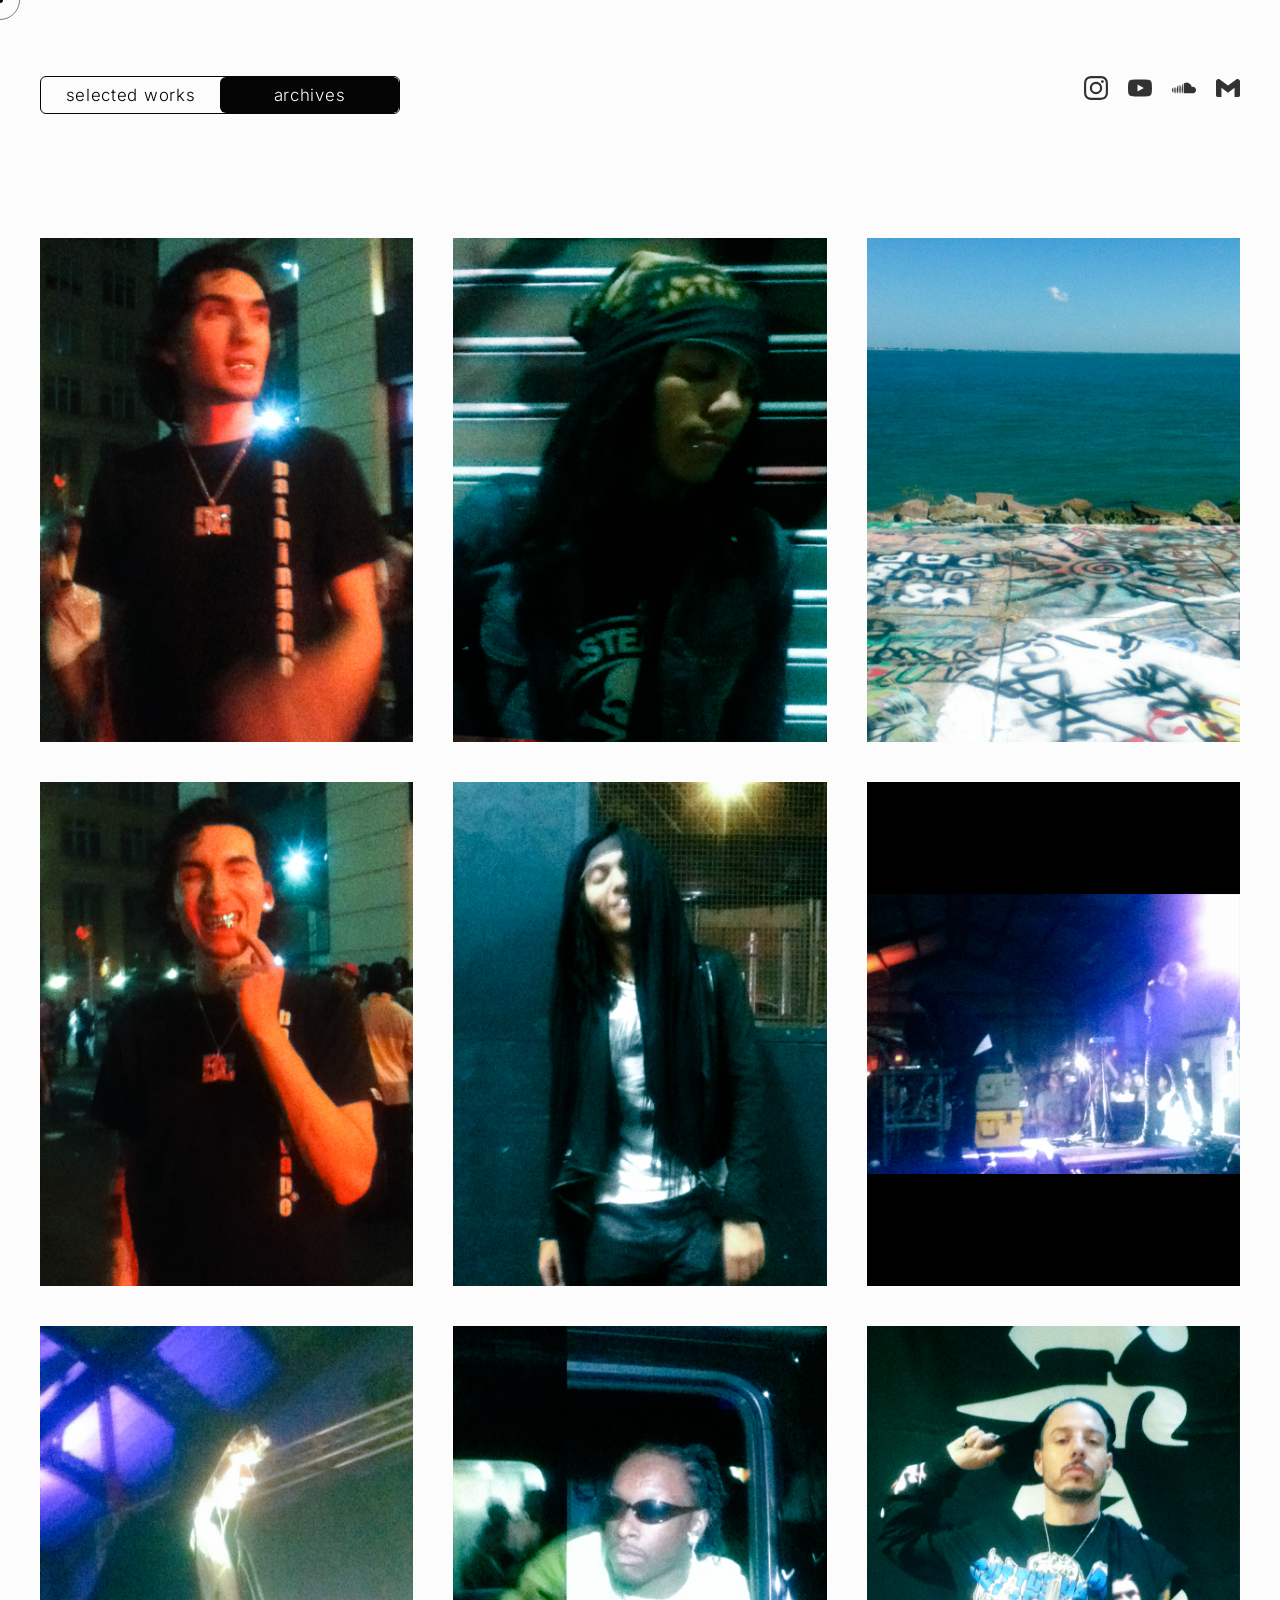
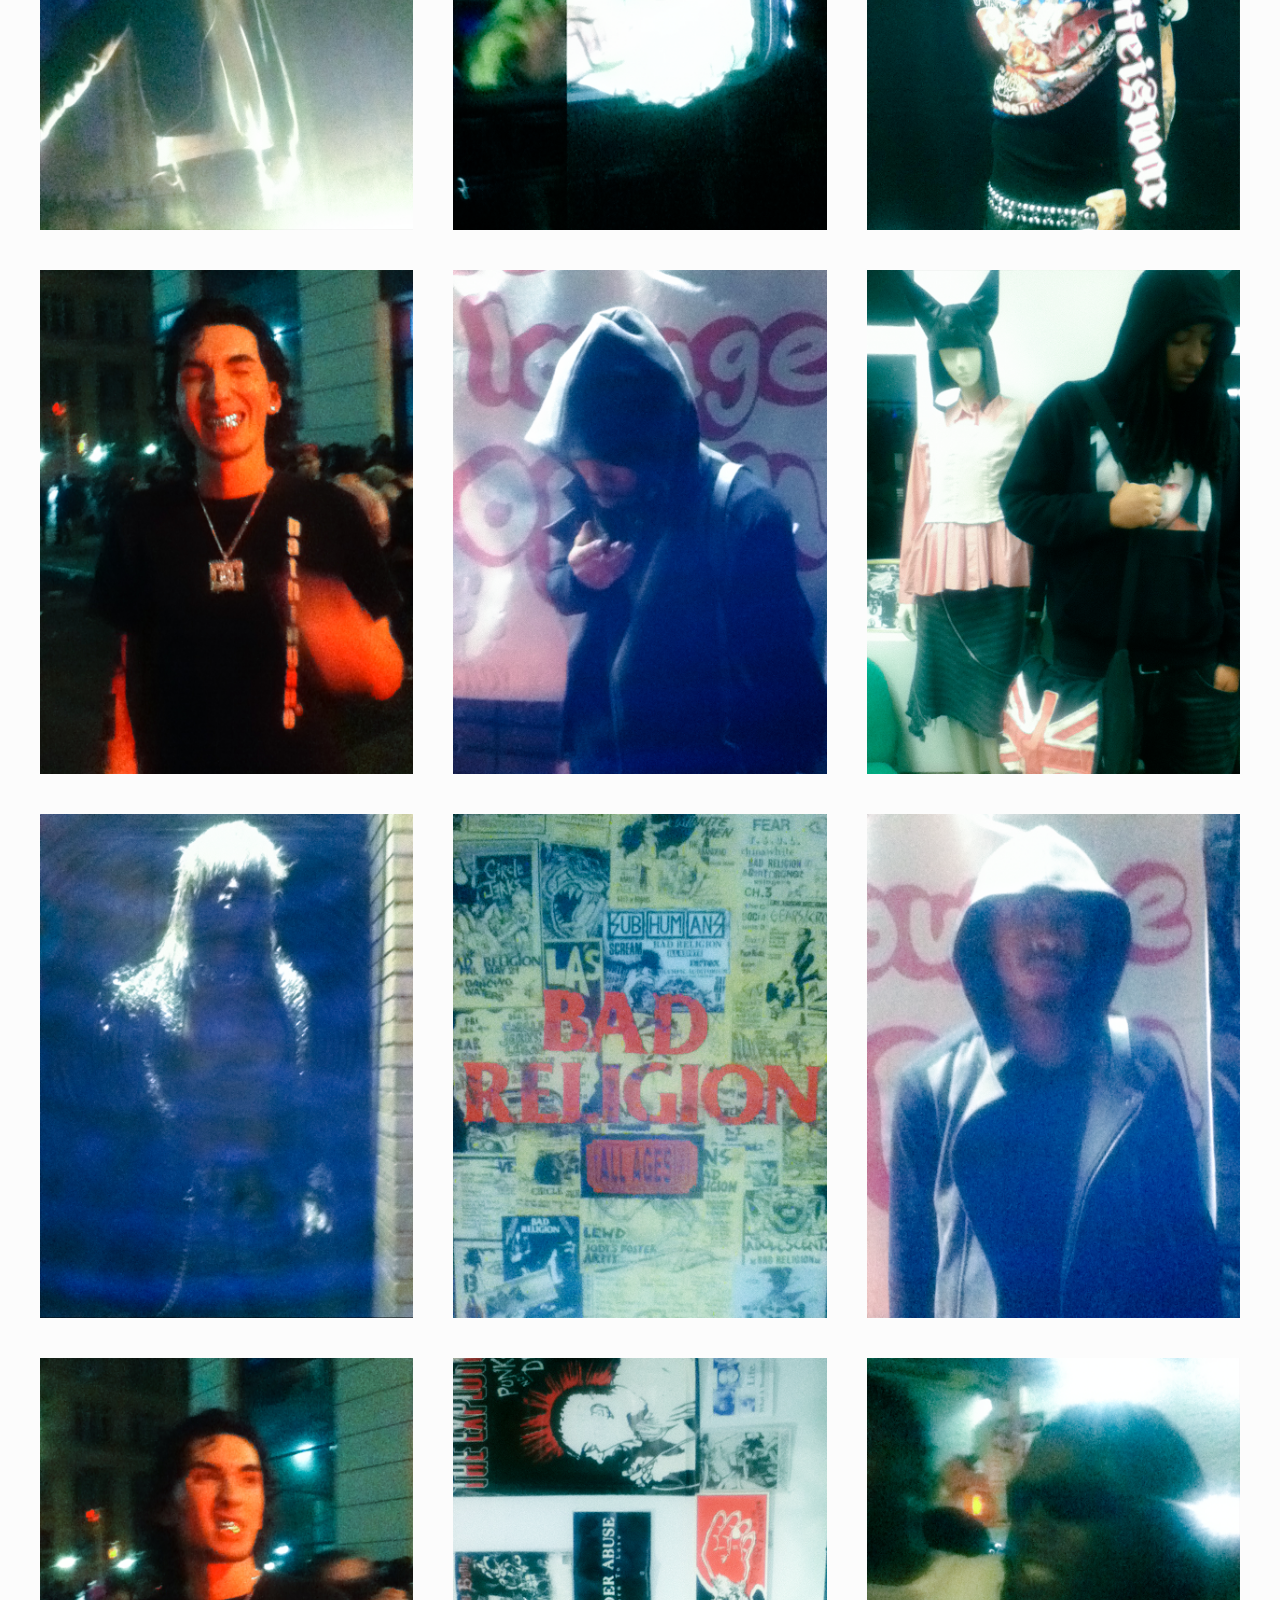
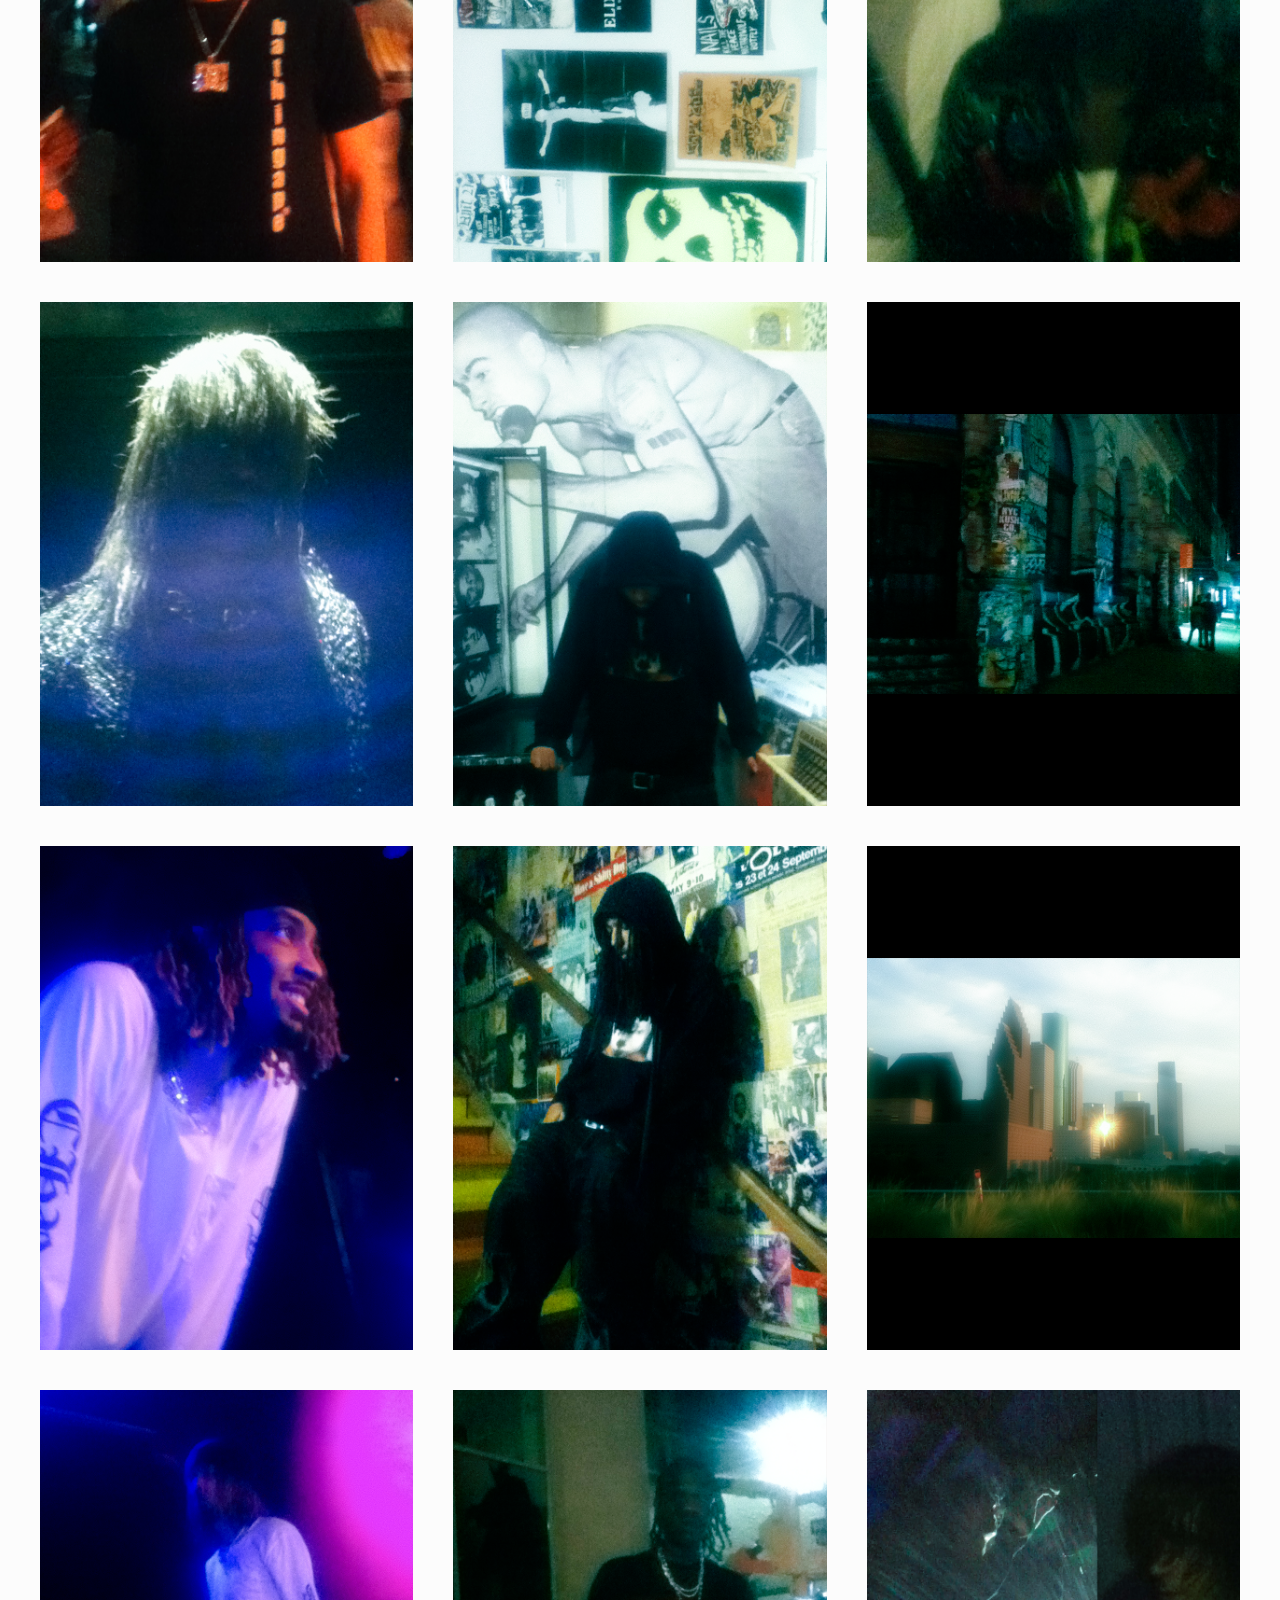
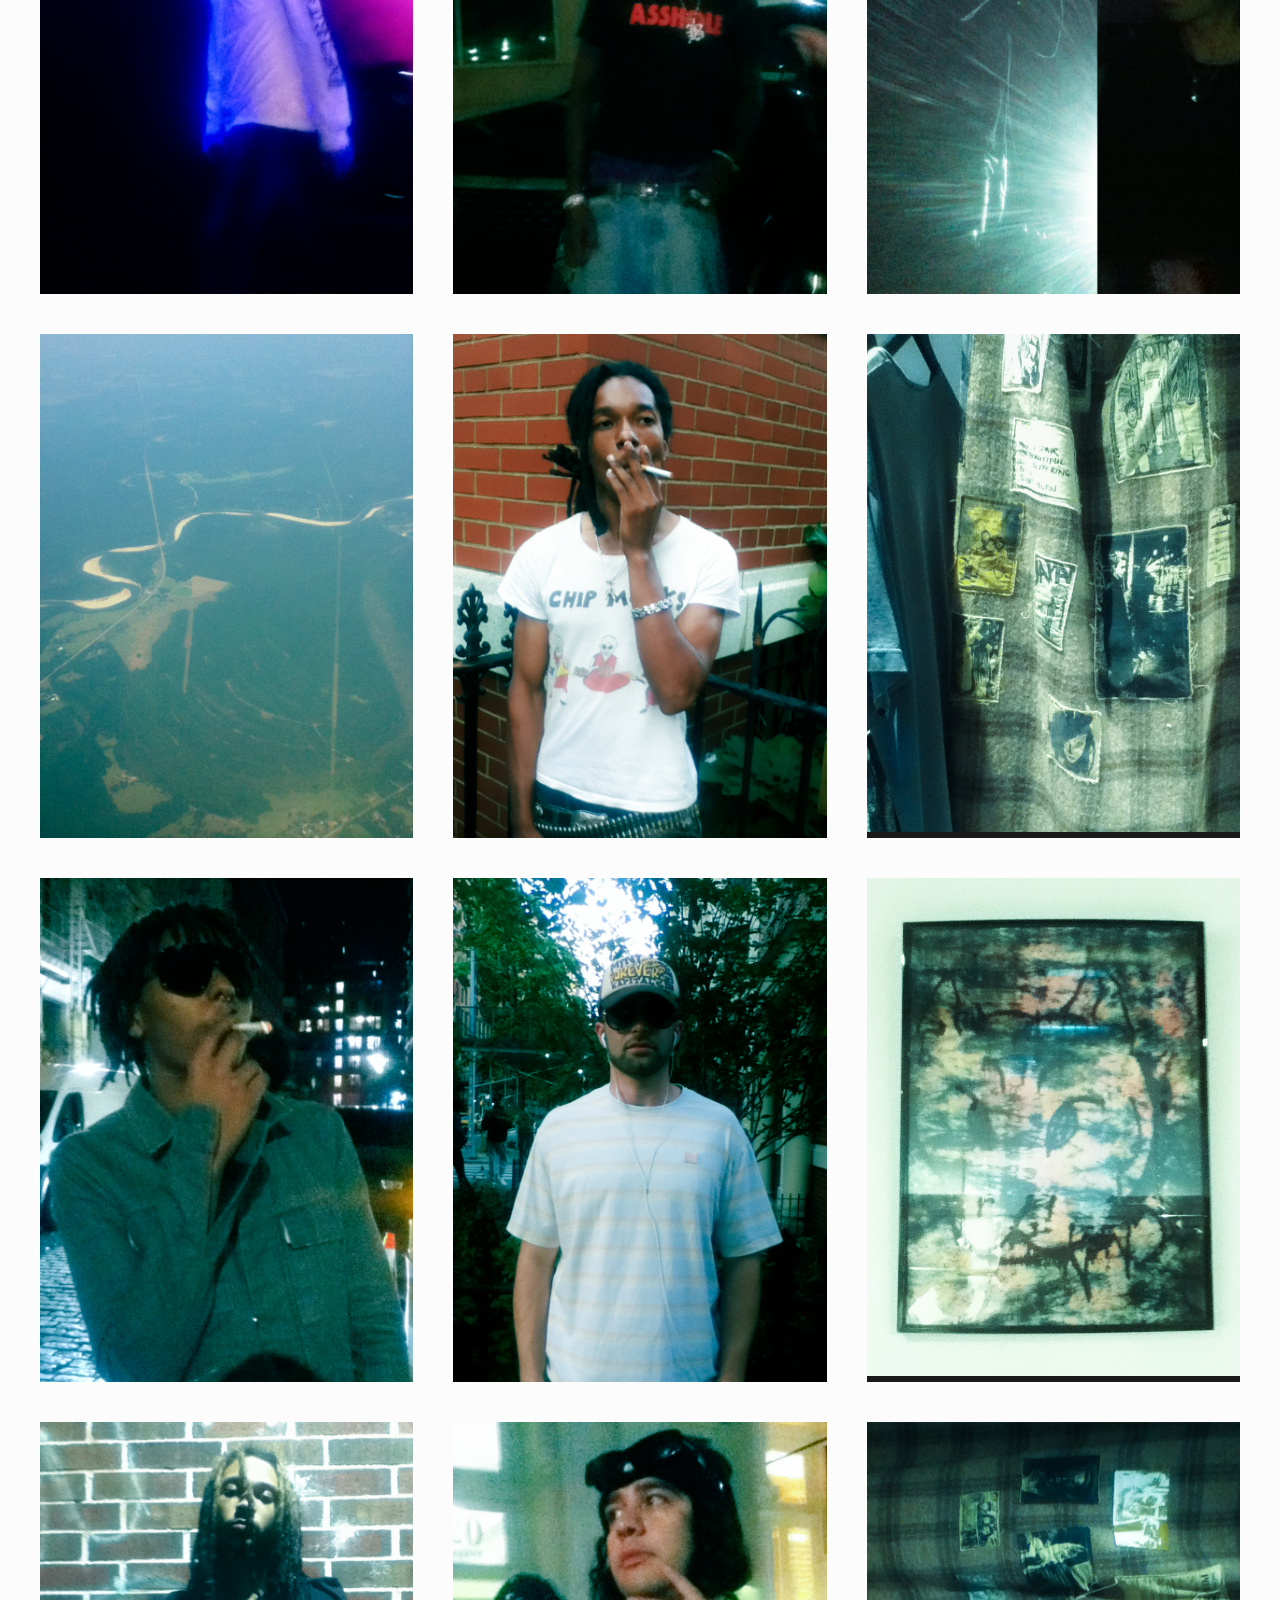
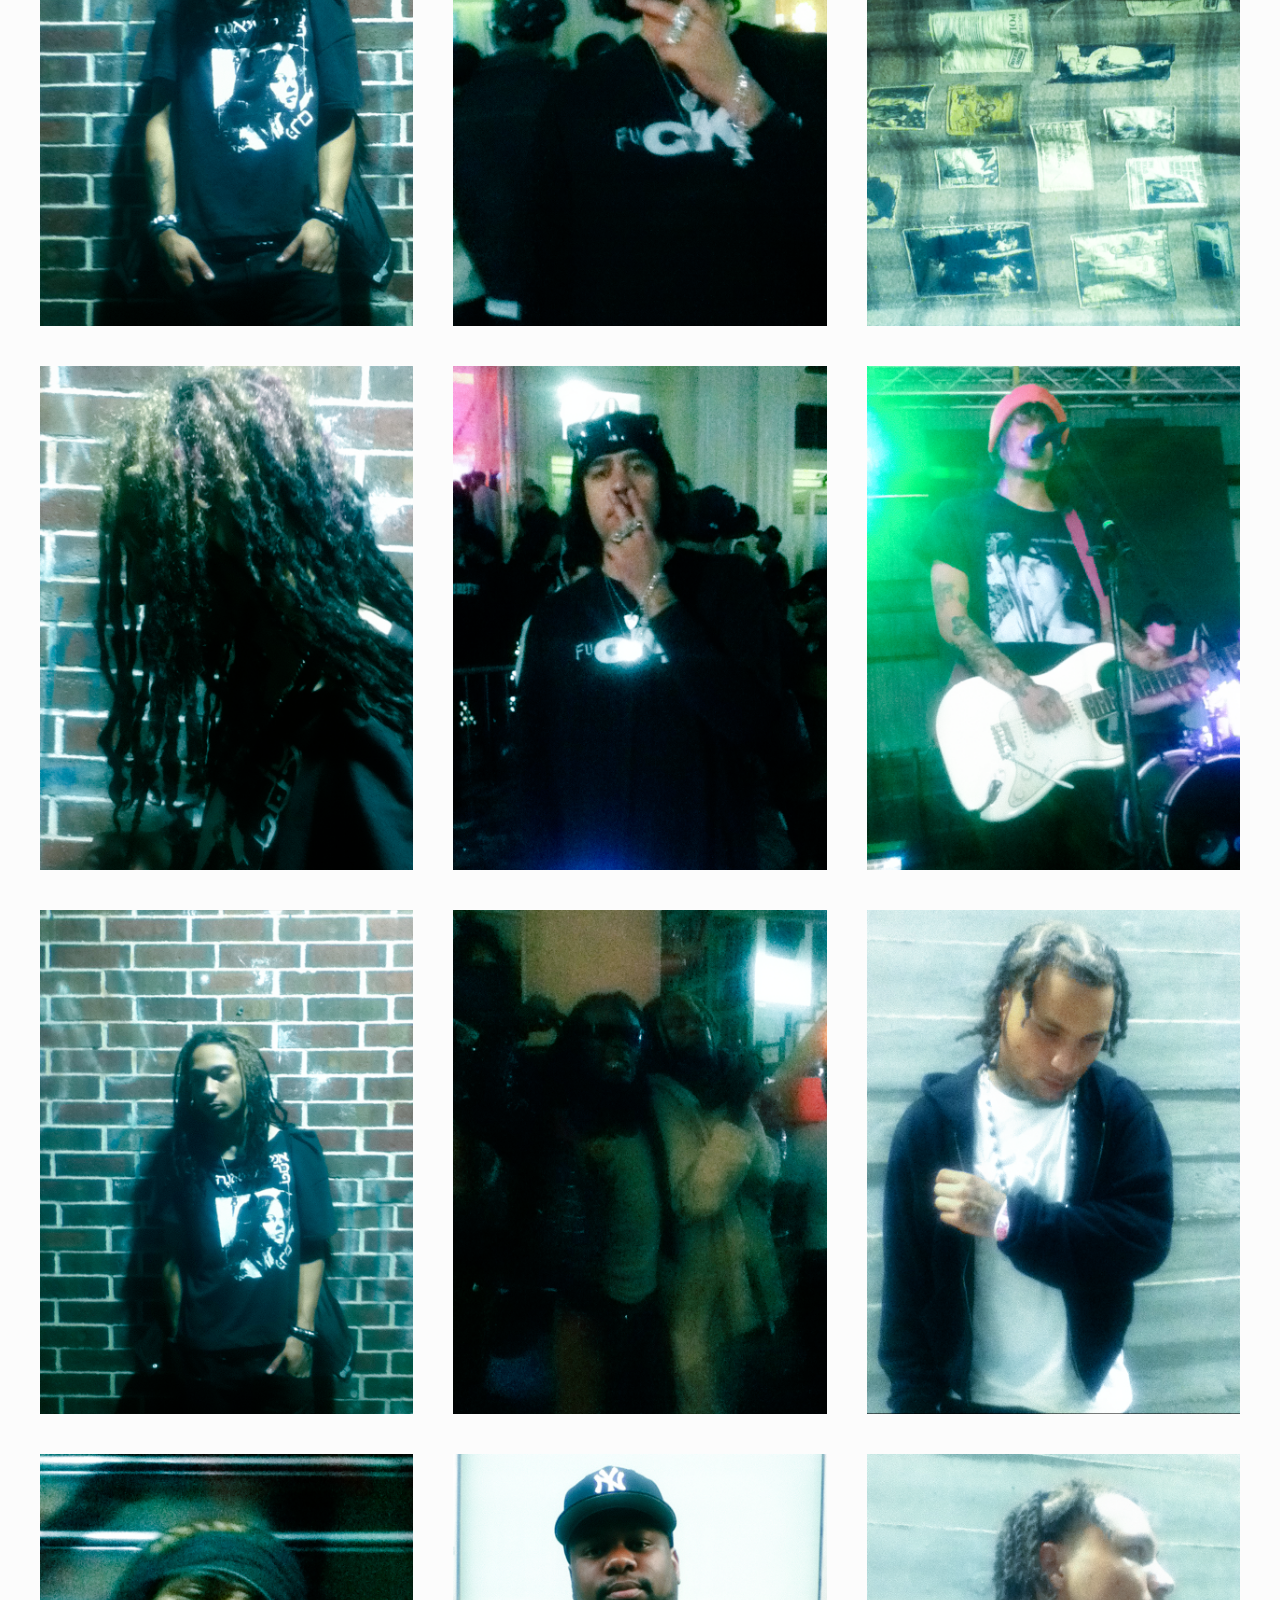
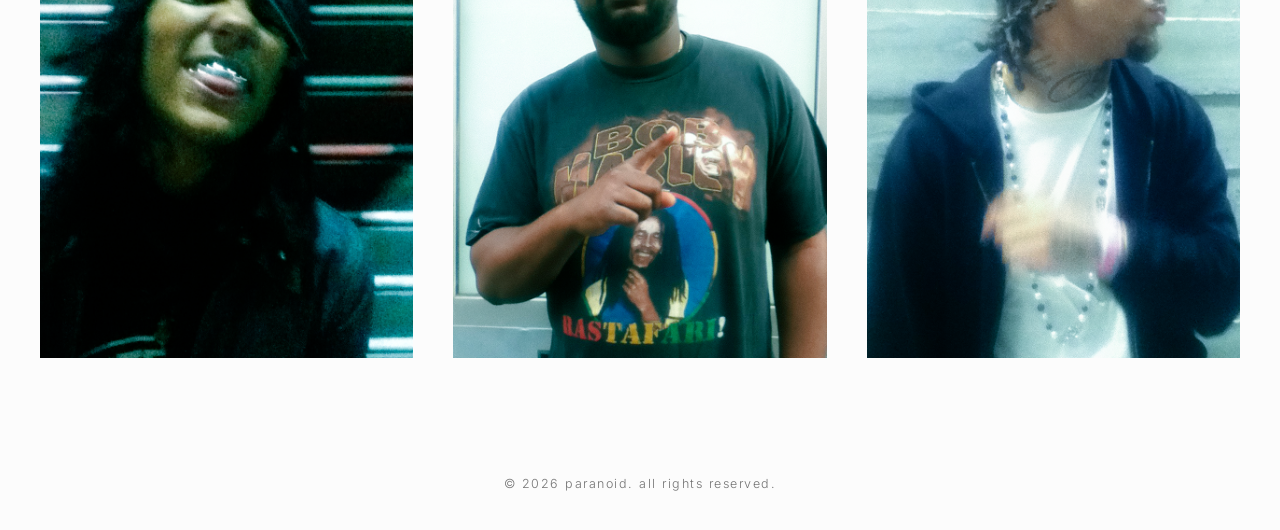
==== commit c82743b4: "Use light sans-serif typography while preserving hero headline" ====
--- a/archives.html
+++ b/archives.html
@@ -23,9 +23,9 @@
     <meta name="twitter:image" content="https://imsoparanoid.com/assets/images/social-preview.png">
     <link rel="icon" type="image/png" href="assets/icons/favicon.png">
 
-    <link rel="stylesheet" href="css/main.css?v=9">
+    <link rel="stylesheet" href="css/main.css?v=10">
     <link rel="stylesheet" href="css/grid.css?v=11">
-    <link rel="stylesheet" href="css/components.css?v=16">
+    <link rel="stylesheet" href="css/components.css?v=17">
 </head>
 
 <body class="is-loading">
--- a/css/main.css
+++ b/css/main.css
@@ -10,6 +10,14 @@
     font-display: swap;
 }
 
+@font-face {
+    font-family: 'Inter Light';
+    src: url('../assets/fonts/Inter-Light.woff2') format('woff2');
+    font-weight: 300;
+    font-style: normal;
+    font-display: swap;
+}
+
 :root {
     /* Monochrome Palette (Inverted) */
     --clr-black: #fcfcfc;
@@ -18,7 +26,8 @@
     --clr-grey-light: #1a1a1a;
 
     /* Typography */
-    --font-primary: 'HelveticaNeue BlackCond', 'Helvetica Neue Black Condensed', 'Helvetica Neue', Helvetica, Arial, sans-serif;
+    --font-primary: 'Inter Light', 'Helvetica Neue', Helvetica, Arial, sans-serif;
+    --font-headline: 'HelveticaNeue BlackCond', 'Helvetica Neue Black Condensed', 'Helvetica Neue', Helvetica, Arial, sans-serif;
 
 
     /* Spacing */
@@ -44,6 +53,7 @@
     background-color: var(--clr-black);
     color: var(--clr-white);
     font-family: var(--font-primary);
+    font-weight: 300;
     -webkit-font-smoothing: antialiased;
     -moz-osx-font-smoothing: grayscale;
     overflow-x: hidden;
@@ -64,7 +74,7 @@
 h4,
 h5,
 h6 {
-    font-weight: 700;
+    font-weight: 300;
     line-height: 1.1;
     text-transform: lowercase;
     letter-spacing: -0.02em;
@@ -90,6 +100,8 @@
 
 /* Utilities */
 .stark-headline {
+    font-family: var(--font-headline);
+    font-weight: 700;
     font-size: clamp(3rem, 10vw, 12rem);
     line-height: 0.9;
 }
@@ -151,3 +163,12 @@
         display: none;
     }
 }
+
+/* Form controls use the same light typography as surrounding text. */
+button,
+input,
+select,
+textarea {
+    font-family: inherit;
+    font-weight: 300;
+}
--- a/css/components.css
+++ b/css/components.css
@@ -56,8 +56,8 @@
     border: 1px solid currentColor;
     border-radius: 6px;
     color: var(--clr-white);
-    font-family: 'Helvetica Neue', Helvetica, Arial, sans-serif;
-    font-weight: 700;
+    font-family: var(--font-primary);
+    font-weight: 300;
     font-size: clamp(0.82rem, 2.2vw, 1.05rem);
     letter-spacing: 0.04em;
     line-height: 1.1;
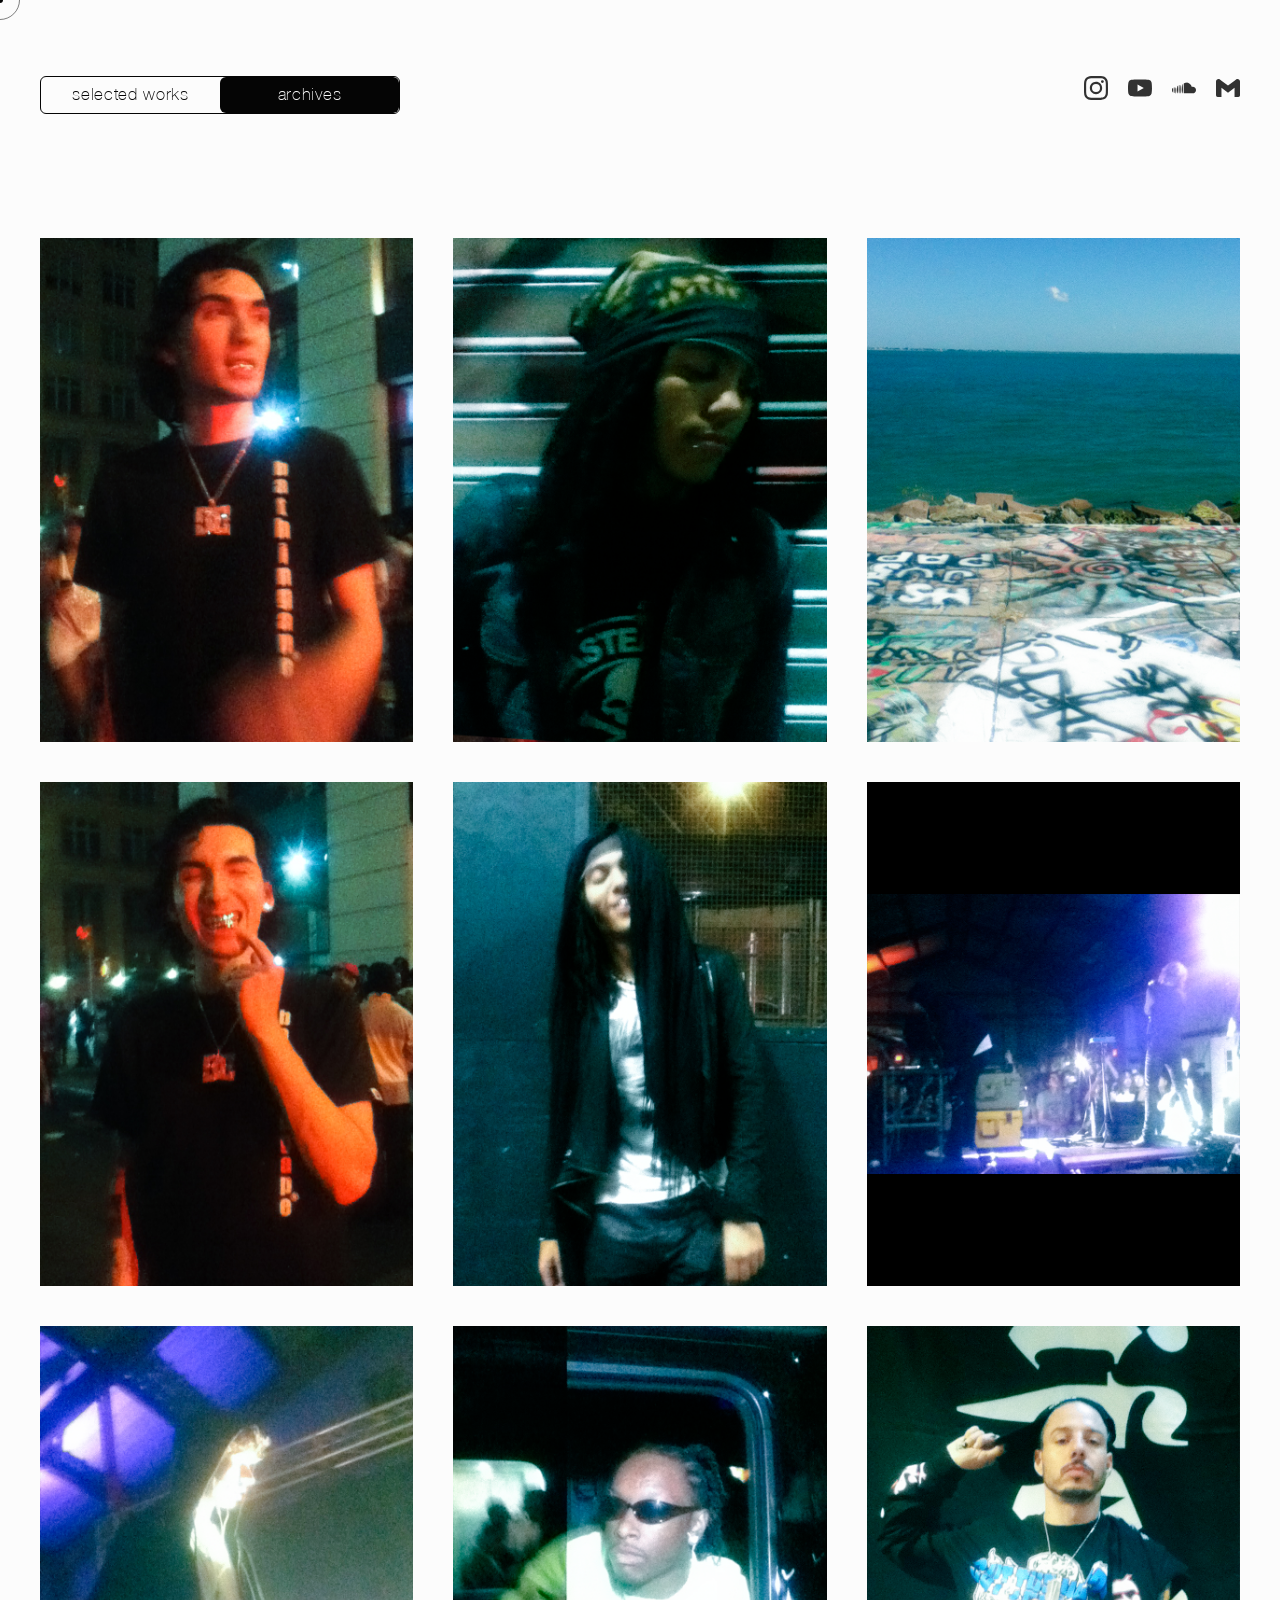
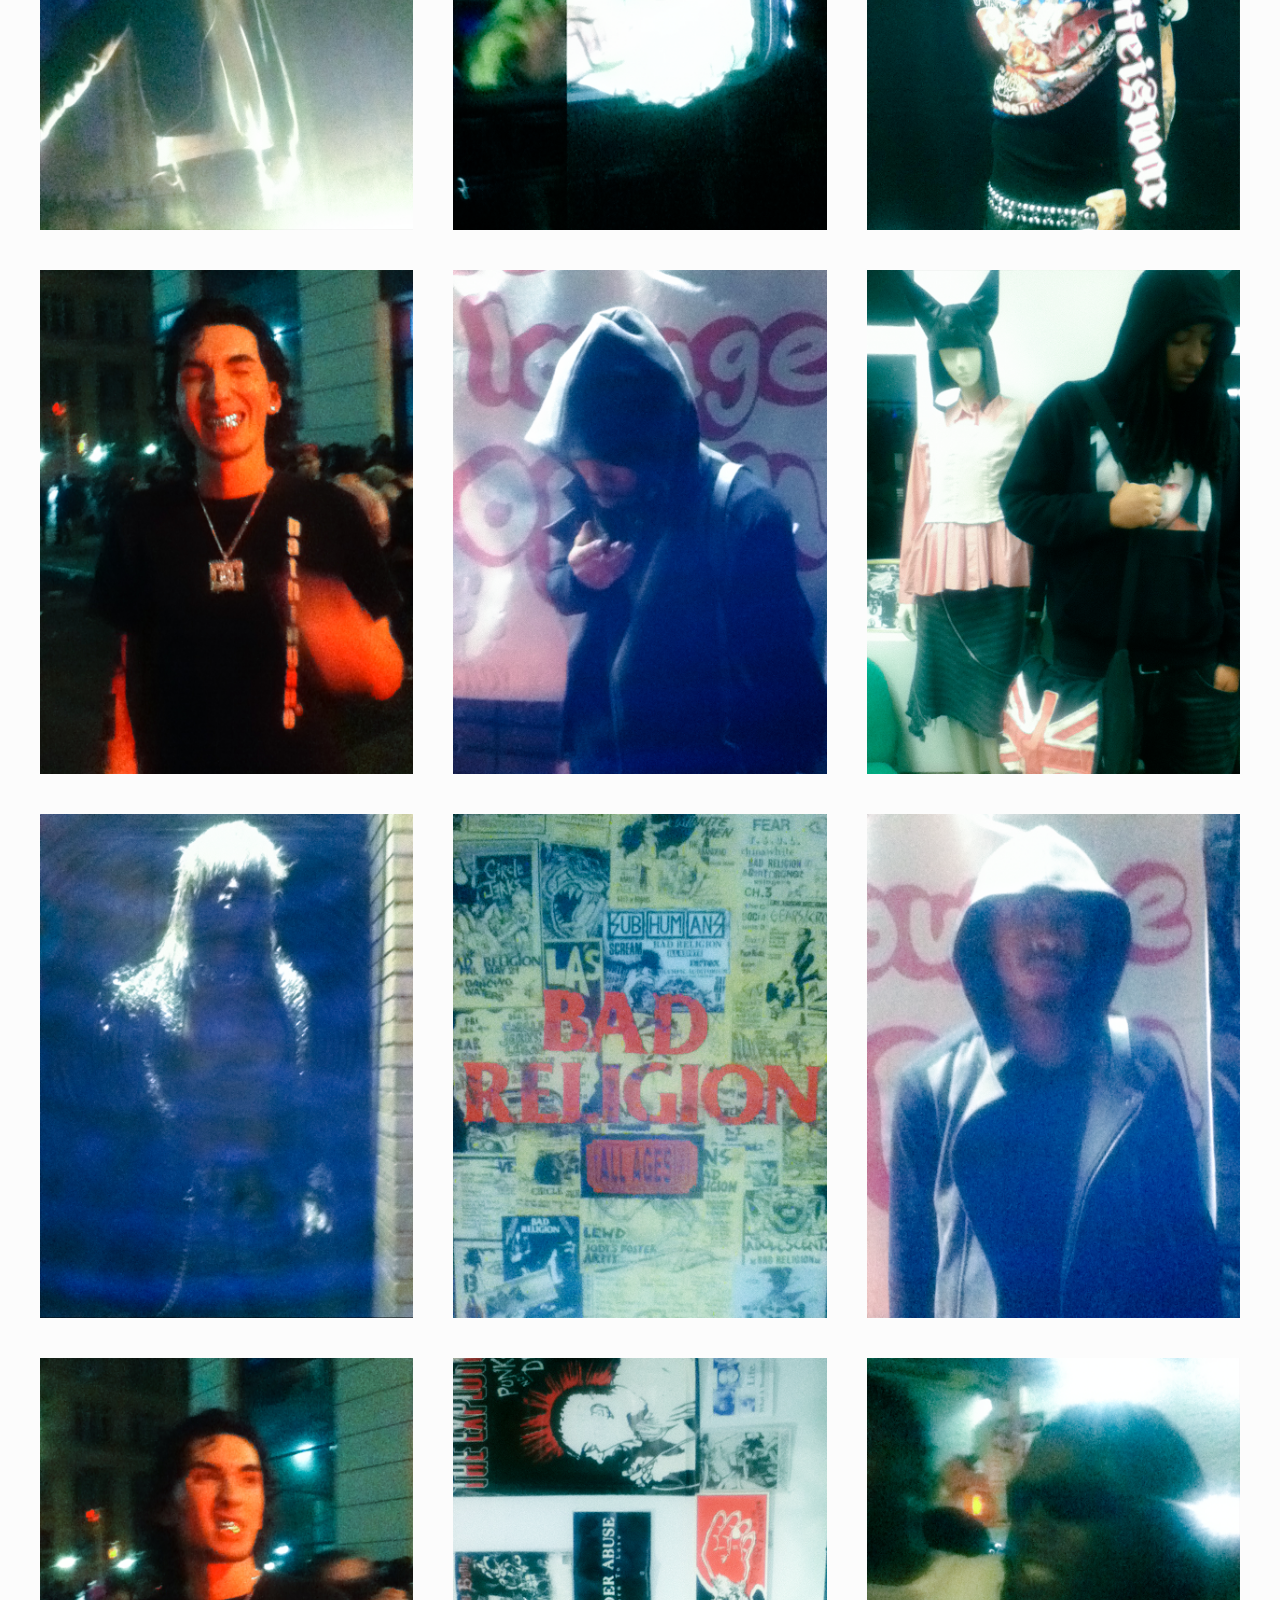
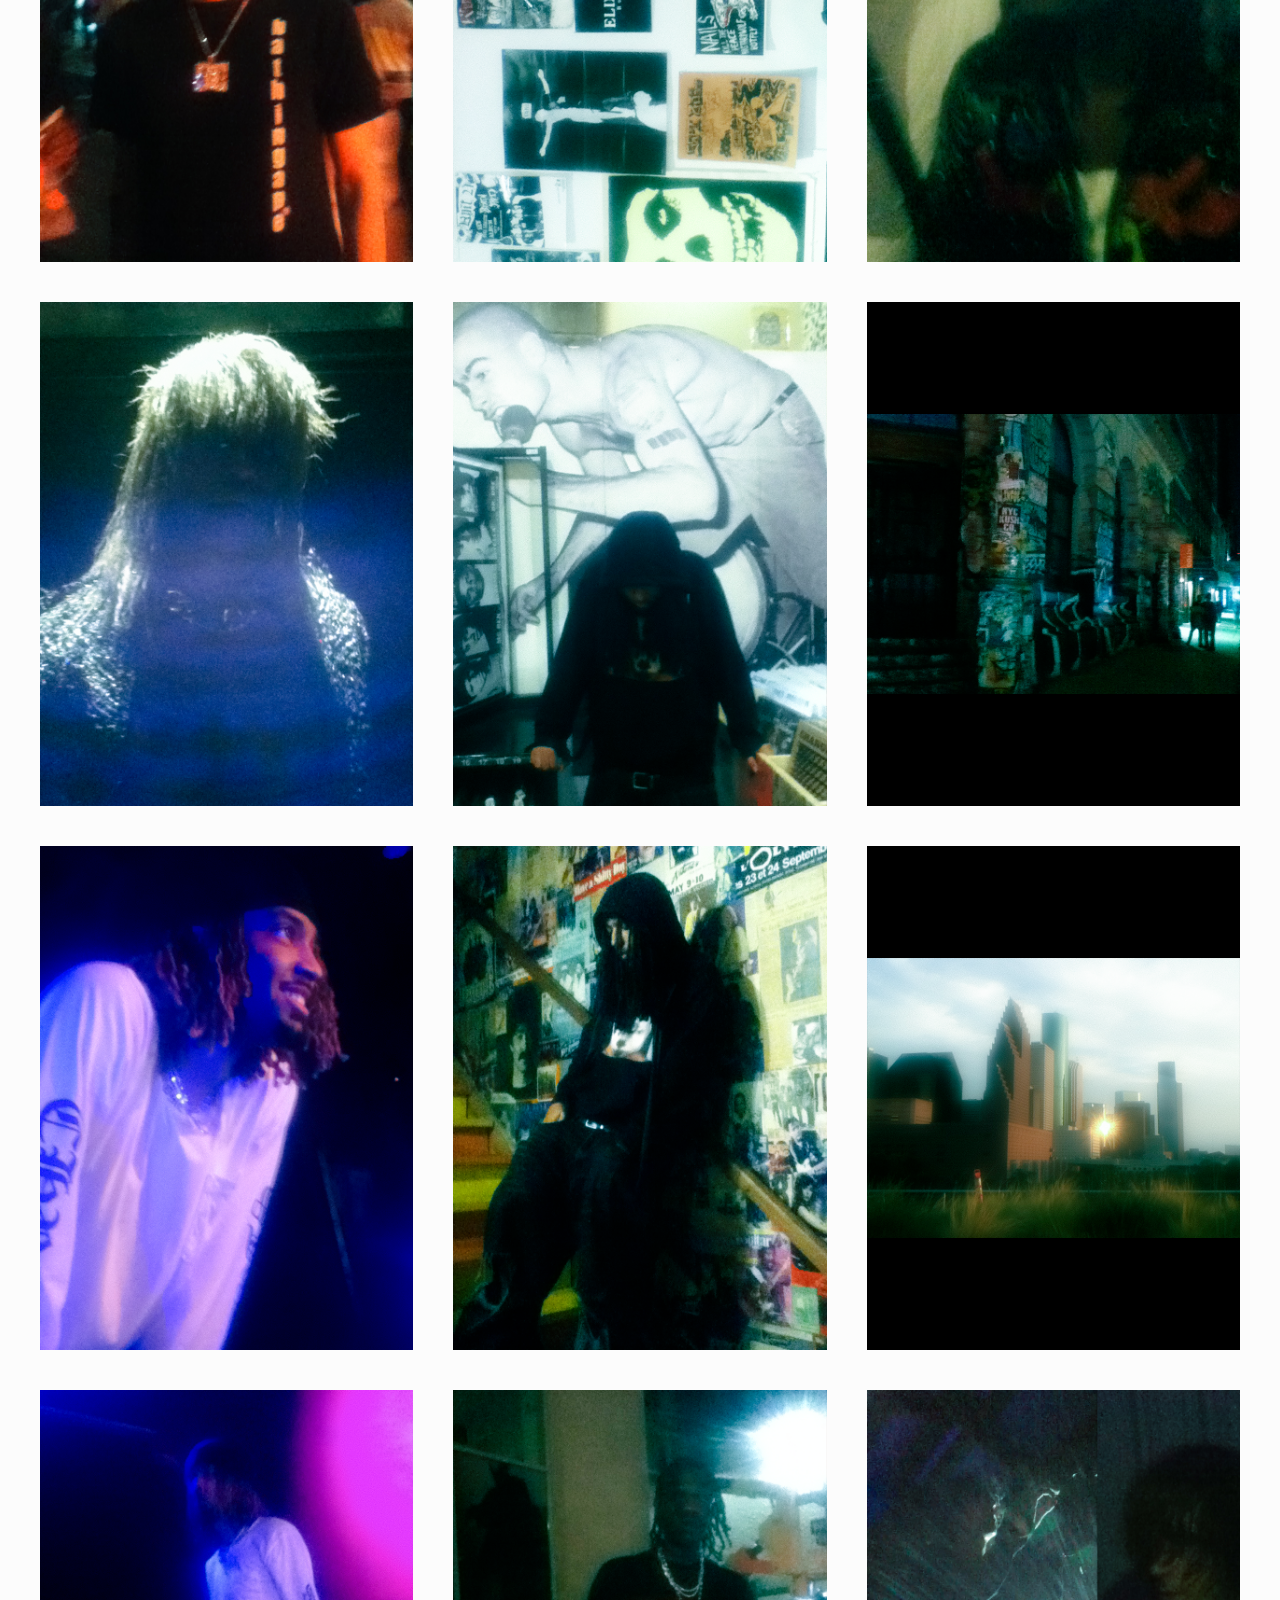
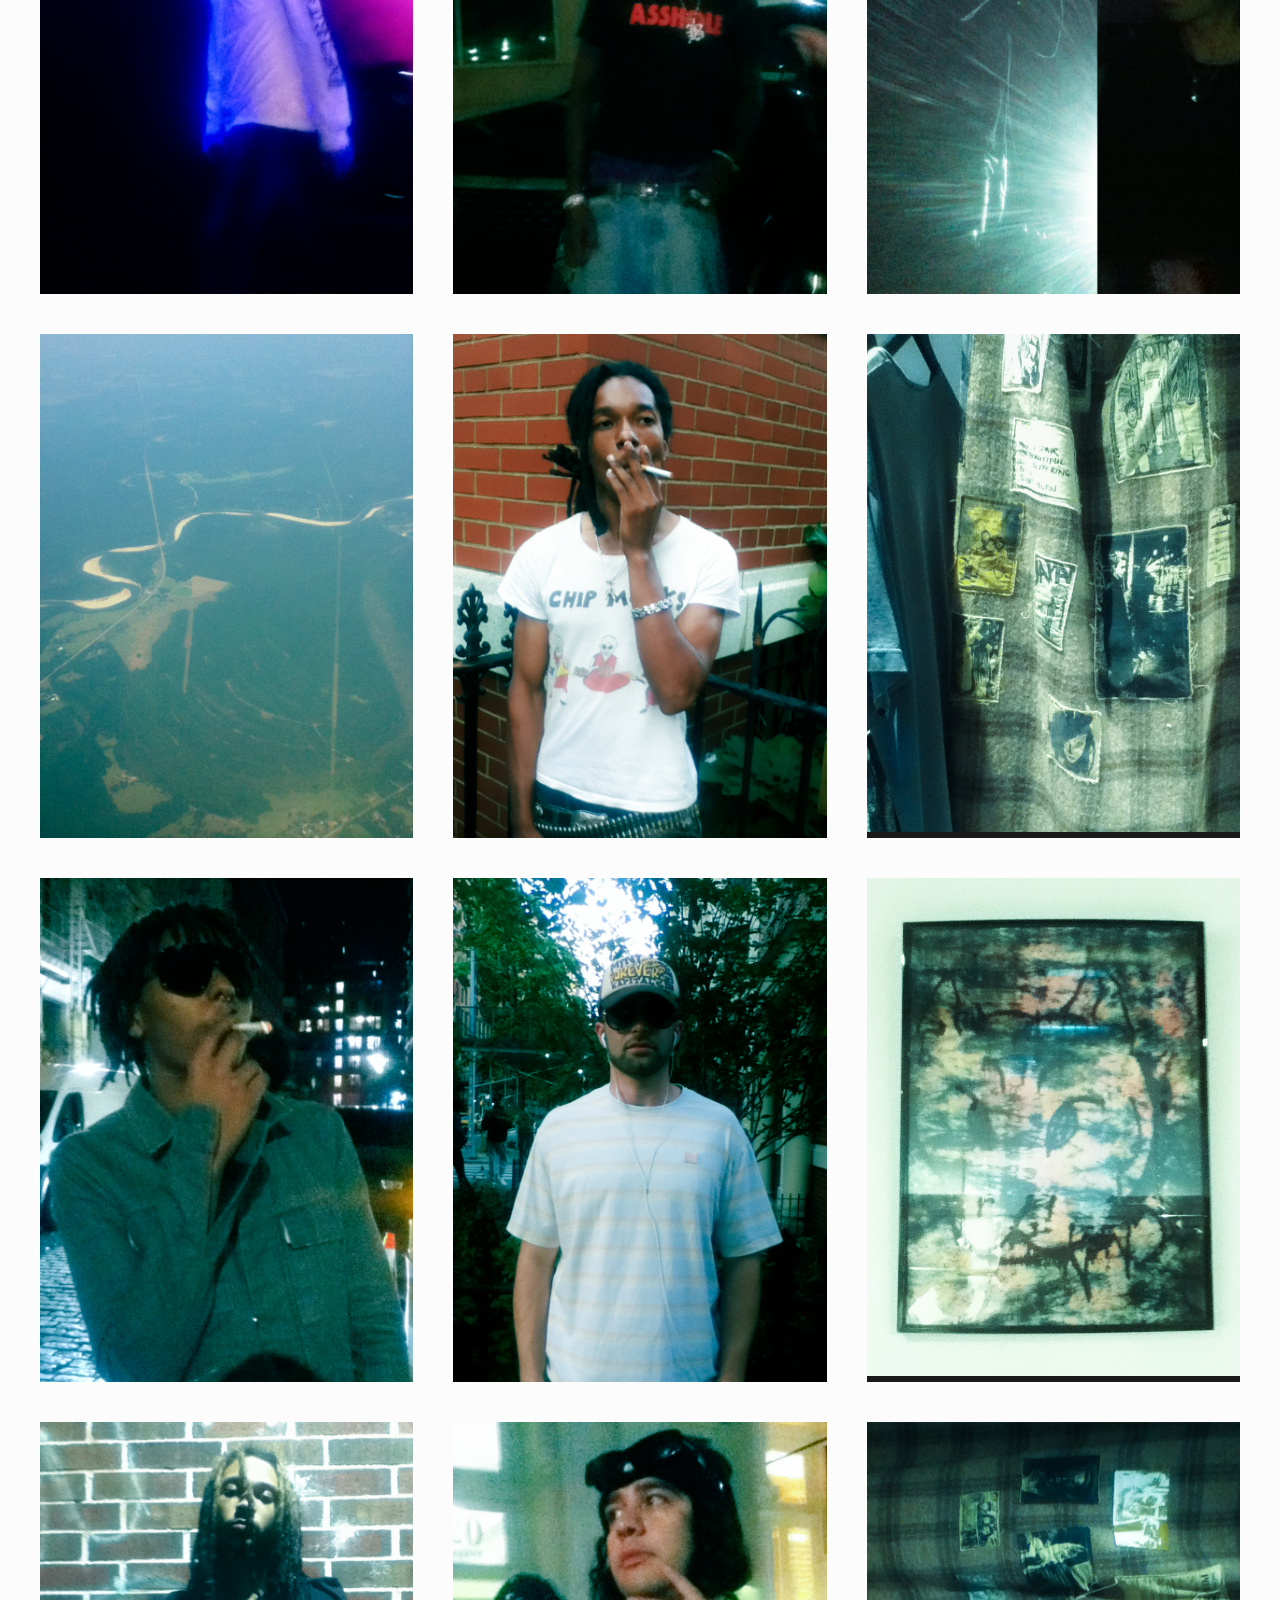
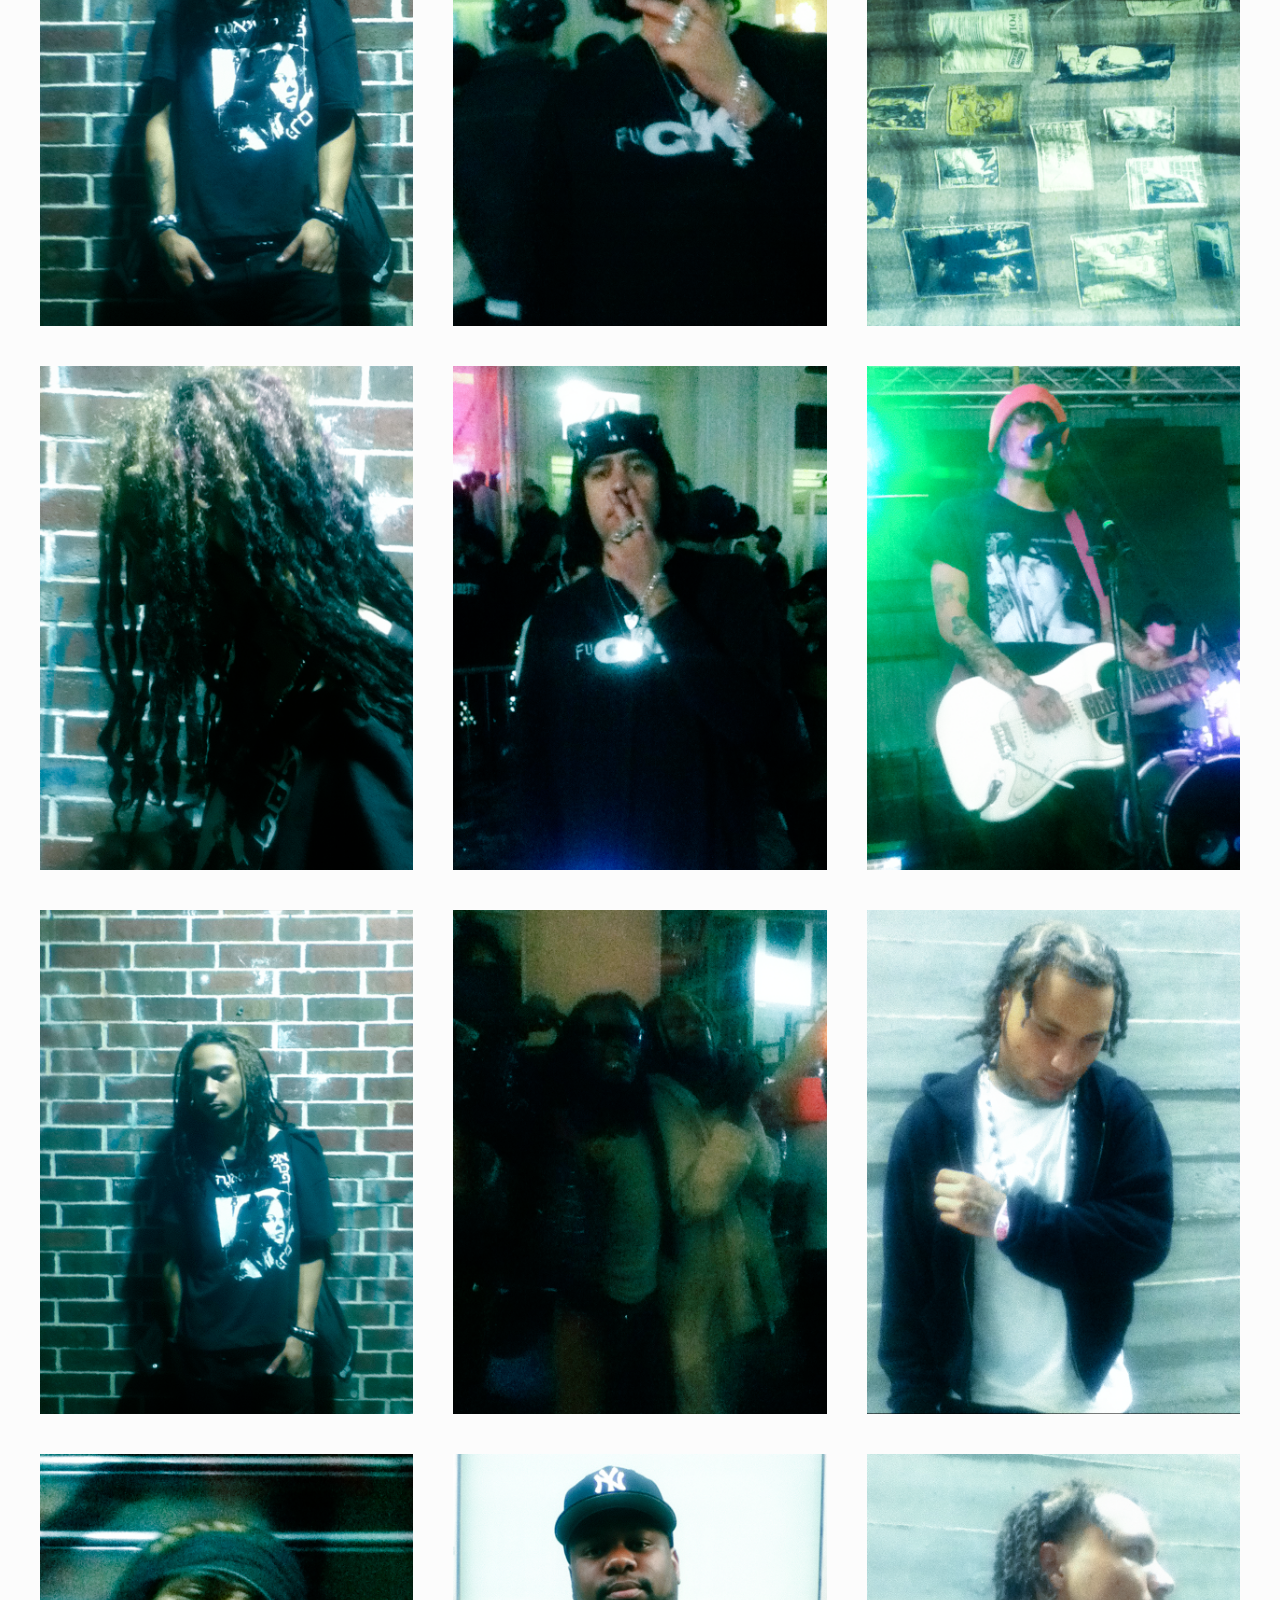
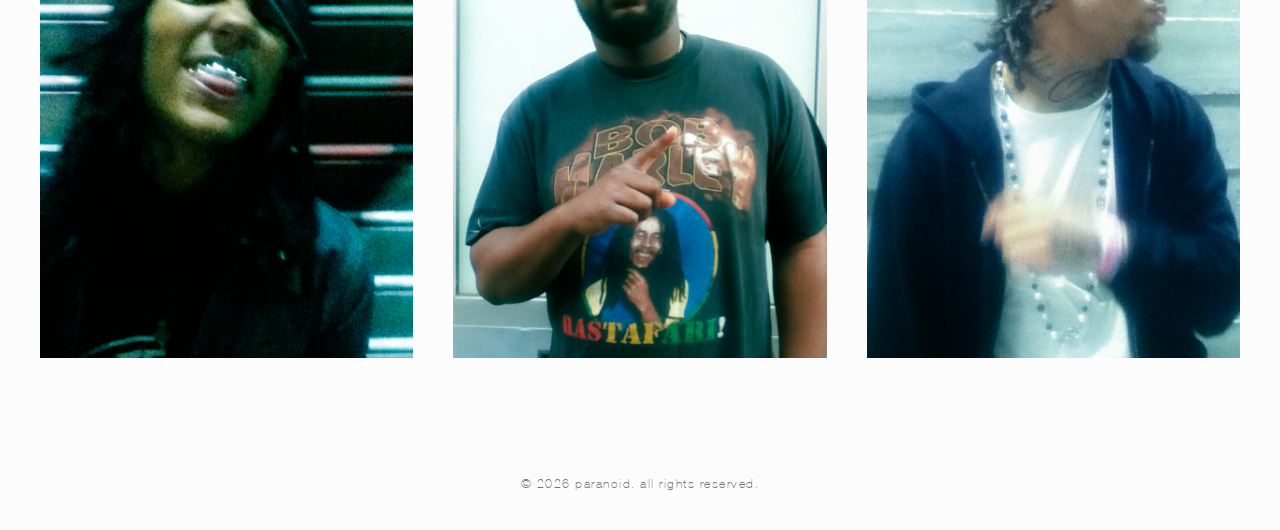
==== commit 328f3e68: "Use supplied Helvetica Neue Thin font for supporting text" ====
--- a/archives.html
+++ b/archives.html
@@ -23,9 +23,9 @@
     <meta name="twitter:image" content="https://imsoparanoid.com/assets/images/social-preview.png">
     <link rel="icon" type="image/png" href="assets/icons/favicon.png">
 
-    <link rel="stylesheet" href="css/main.css?v=10">
+    <link rel="stylesheet" href="css/main.css?v=11">
     <link rel="stylesheet" href="css/grid.css?v=11">
-    <link rel="stylesheet" href="css/components.css?v=17">
+    <link rel="stylesheet" href="css/components.css?v=18">
 </head>
 
 <body class="is-loading">
--- a/css/main.css
+++ b/css/main.css
@@ -11,9 +11,9 @@
 }
 
 @font-face {
-    font-family: 'Inter Light';
-    src: url('../assets/fonts/Inter-Light.woff2') format('woff2');
-    font-weight: 300;
+    font-family: 'HelveticaNeue Thin';
+    src: url('../assets/fonts/HelveticaNeue Thin.ttf') format('truetype');
+    font-weight: 100;
     font-style: normal;
     font-display: swap;
 }
@@ -26,7 +26,7 @@
     --clr-grey-light: #1a1a1a;
 
     /* Typography */
-    --font-primary: 'Inter Light', 'Helvetica Neue', Helvetica, Arial, sans-serif;
+    --font-primary: 'HelveticaNeue Thin', 'Helvetica Neue', Helvetica, Arial, sans-serif;
     --font-headline: 'HelveticaNeue BlackCond', 'Helvetica Neue Black Condensed', 'Helvetica Neue', Helvetica, Arial, sans-serif;
 
 
@@ -53,7 +53,7 @@
     background-color: var(--clr-black);
     color: var(--clr-white);
     font-family: var(--font-primary);
-    font-weight: 300;
+    font-weight: 100;
     -webkit-font-smoothing: antialiased;
     -moz-osx-font-smoothing: grayscale;
     overflow-x: hidden;
@@ -74,14 +74,14 @@
 h4,
 h5,
 h6 {
-    font-weight: 300;
+    font-weight: 100;
     line-height: 1.1;
     text-transform: lowercase;
     letter-spacing: -0.02em;
 }
 
 p {
-    font-weight: 300;
+    font-weight: 100;
     line-height: 1.6;
     letter-spacing: 0.01em;
 }
@@ -170,5 +170,5 @@
 select,
 textarea {
     font-family: inherit;
-    font-weight: 300;
+    font-weight: 100;
 }
--- a/css/components.css
+++ b/css/components.css
@@ -57,7 +57,7 @@
     border-radius: 6px;
     color: var(--clr-white);
     font-family: var(--font-primary);
-    font-weight: 300;
+    font-weight: 100;
     font-size: clamp(0.82rem, 2.2vw, 1.05rem);
     letter-spacing: 0.04em;
     line-height: 1.1;
@@ -350,7 +350,7 @@
 .site-footer p {
     color: var(--clr-white);
     font-size: 0.78rem;
-    font-weight: 300;
+    font-weight: 100;
     letter-spacing: 0.12em;
     line-height: 1;
     opacity: 0.55;
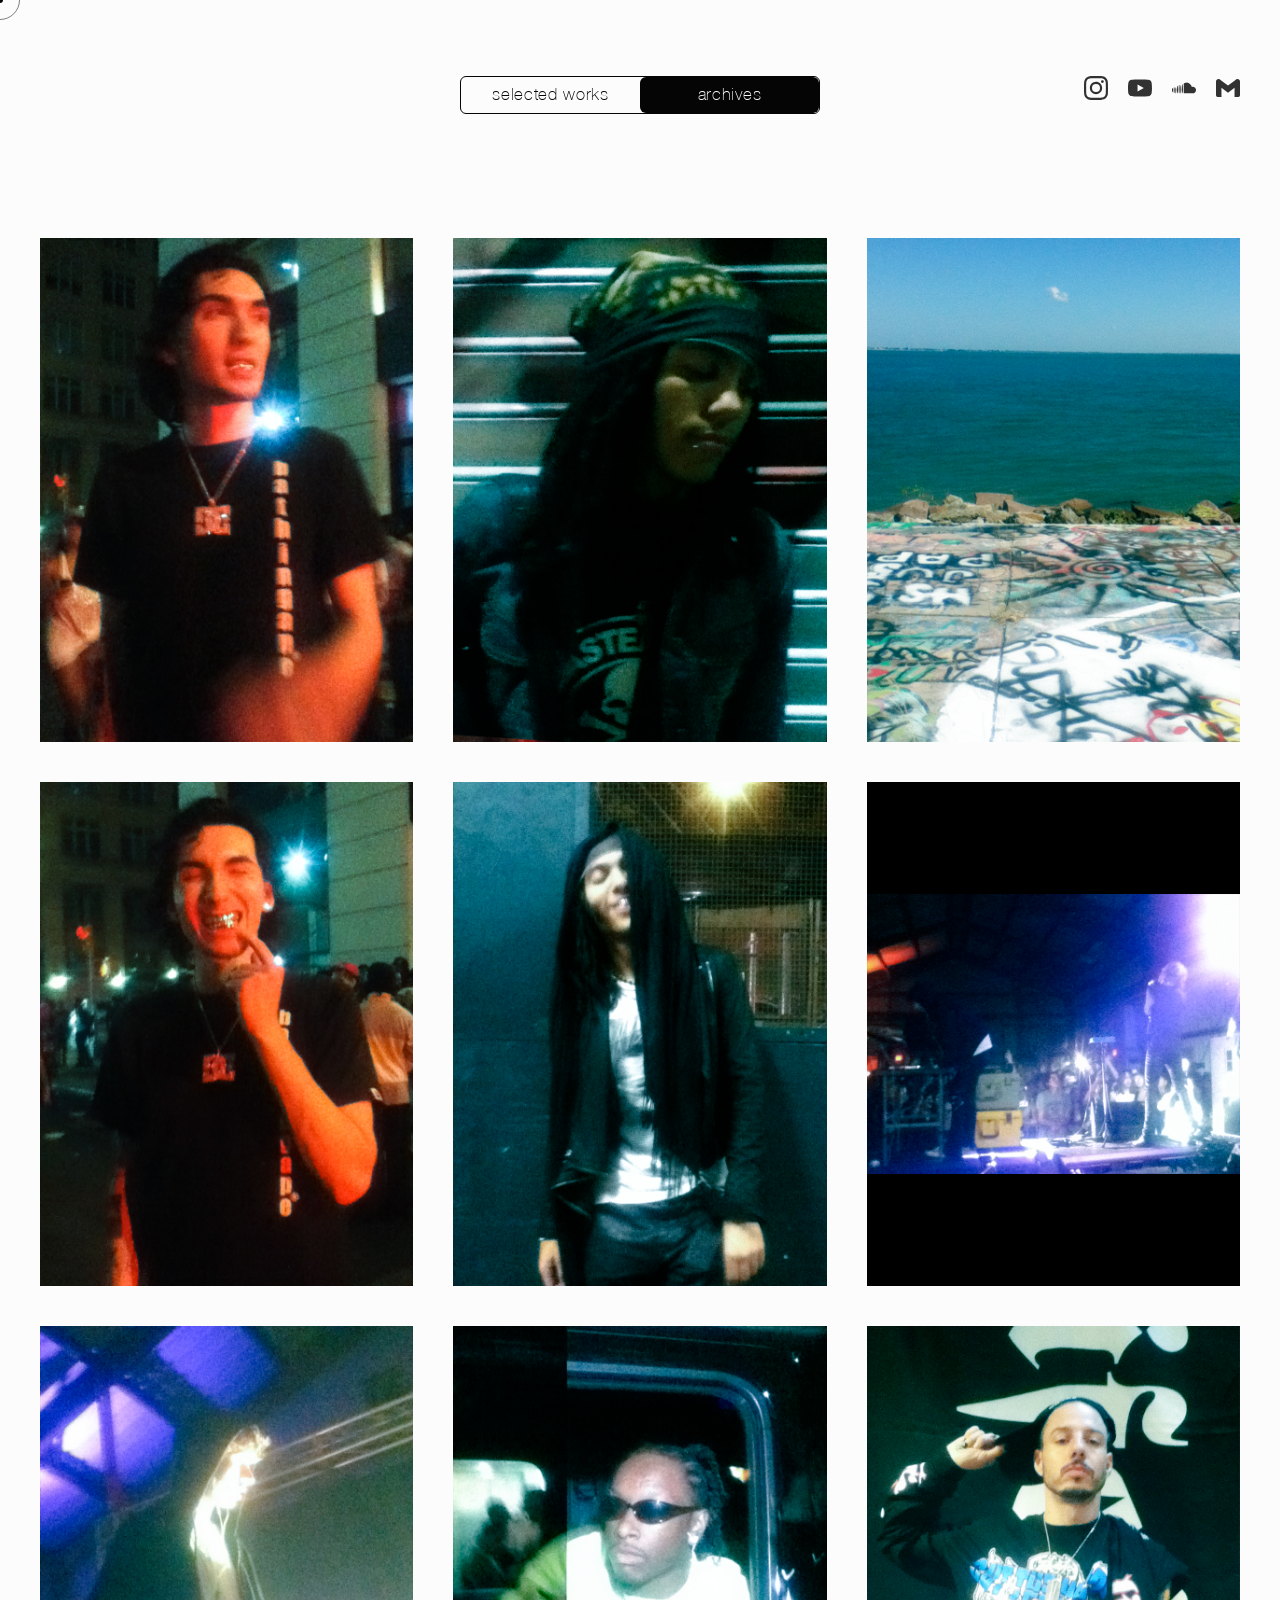
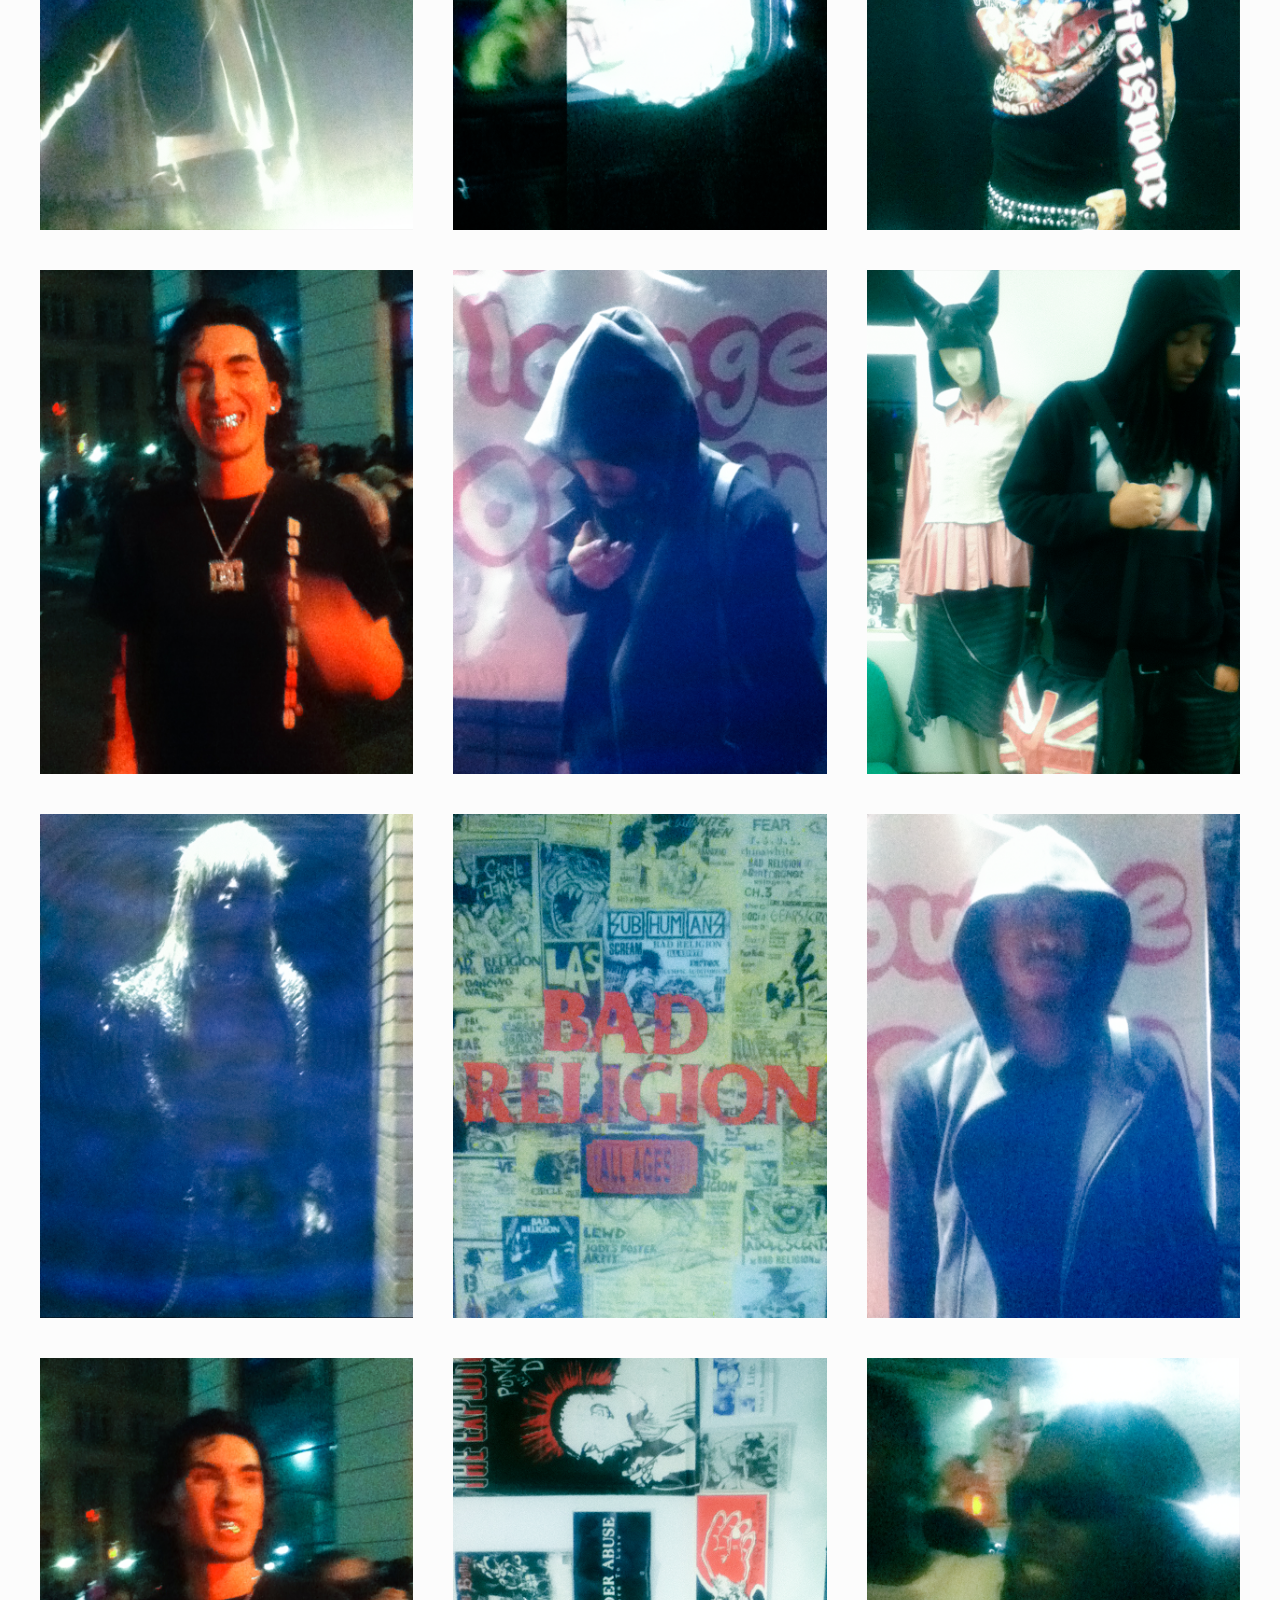
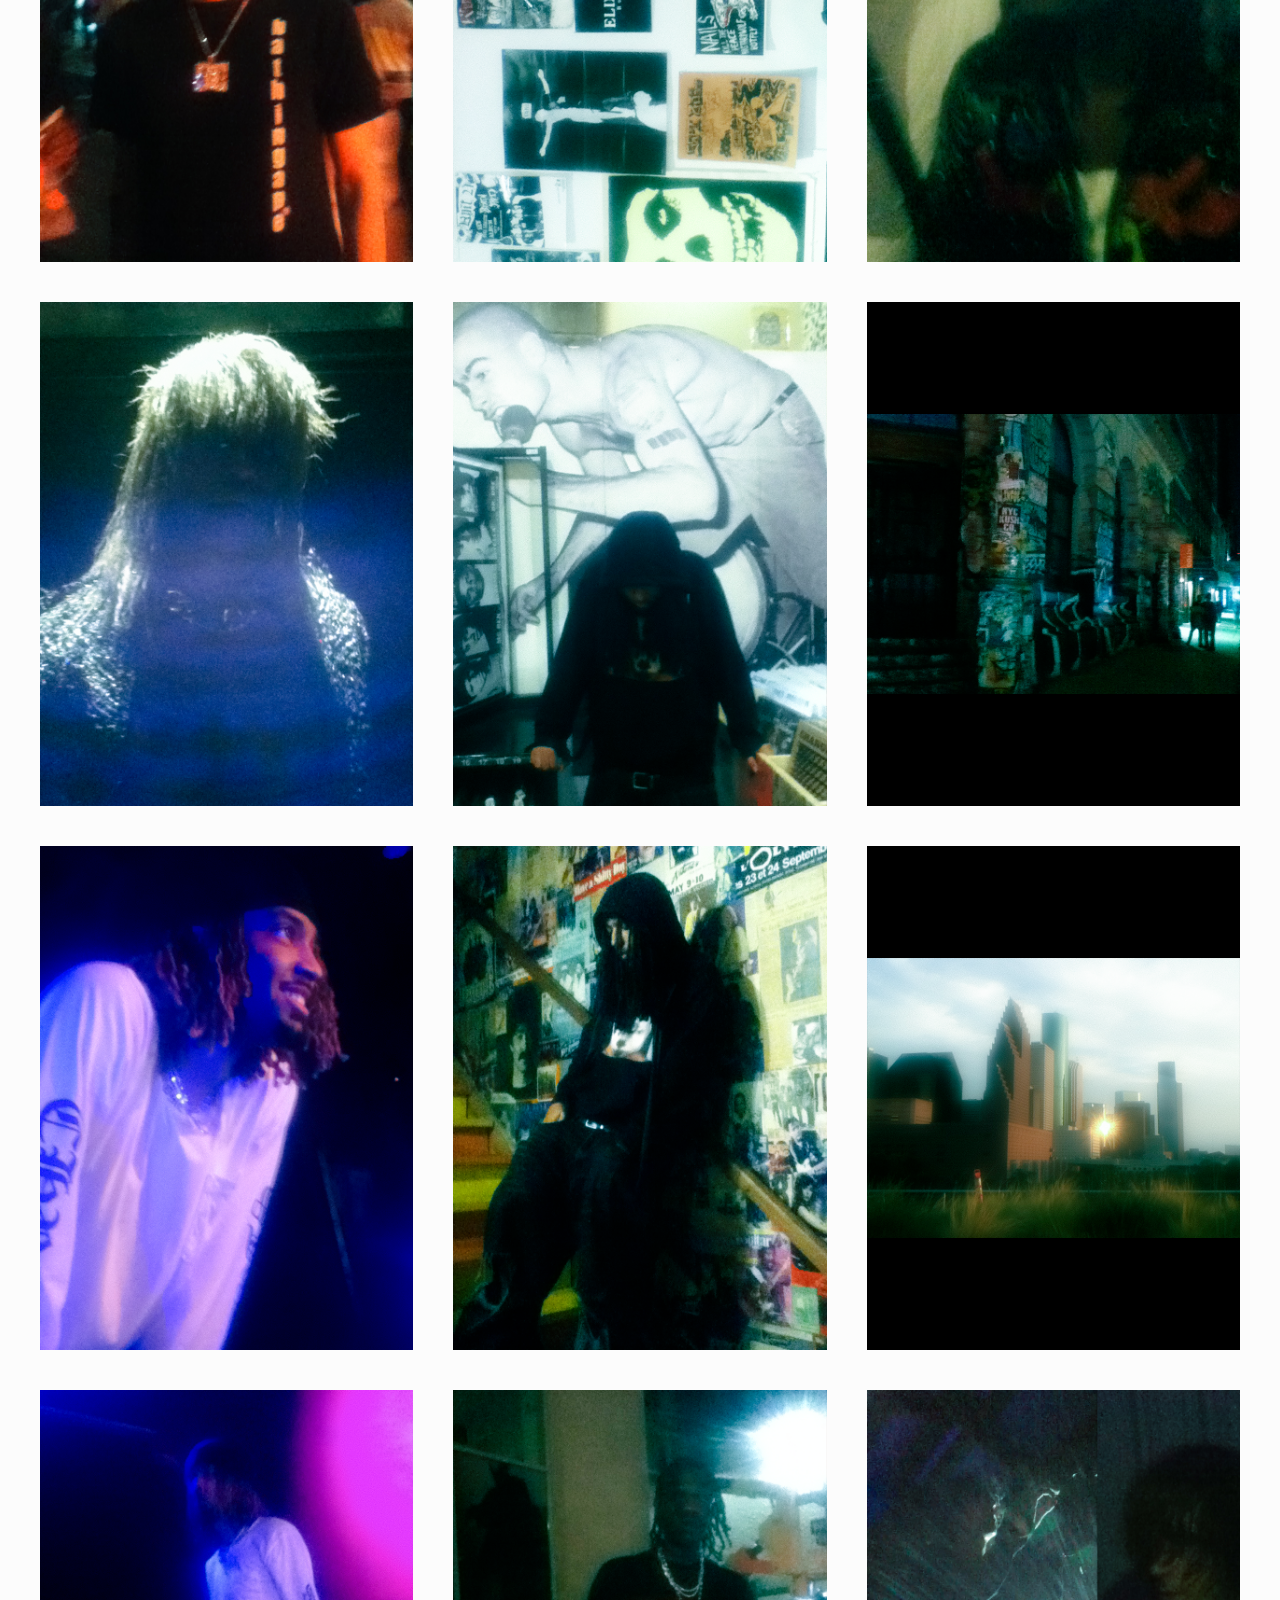
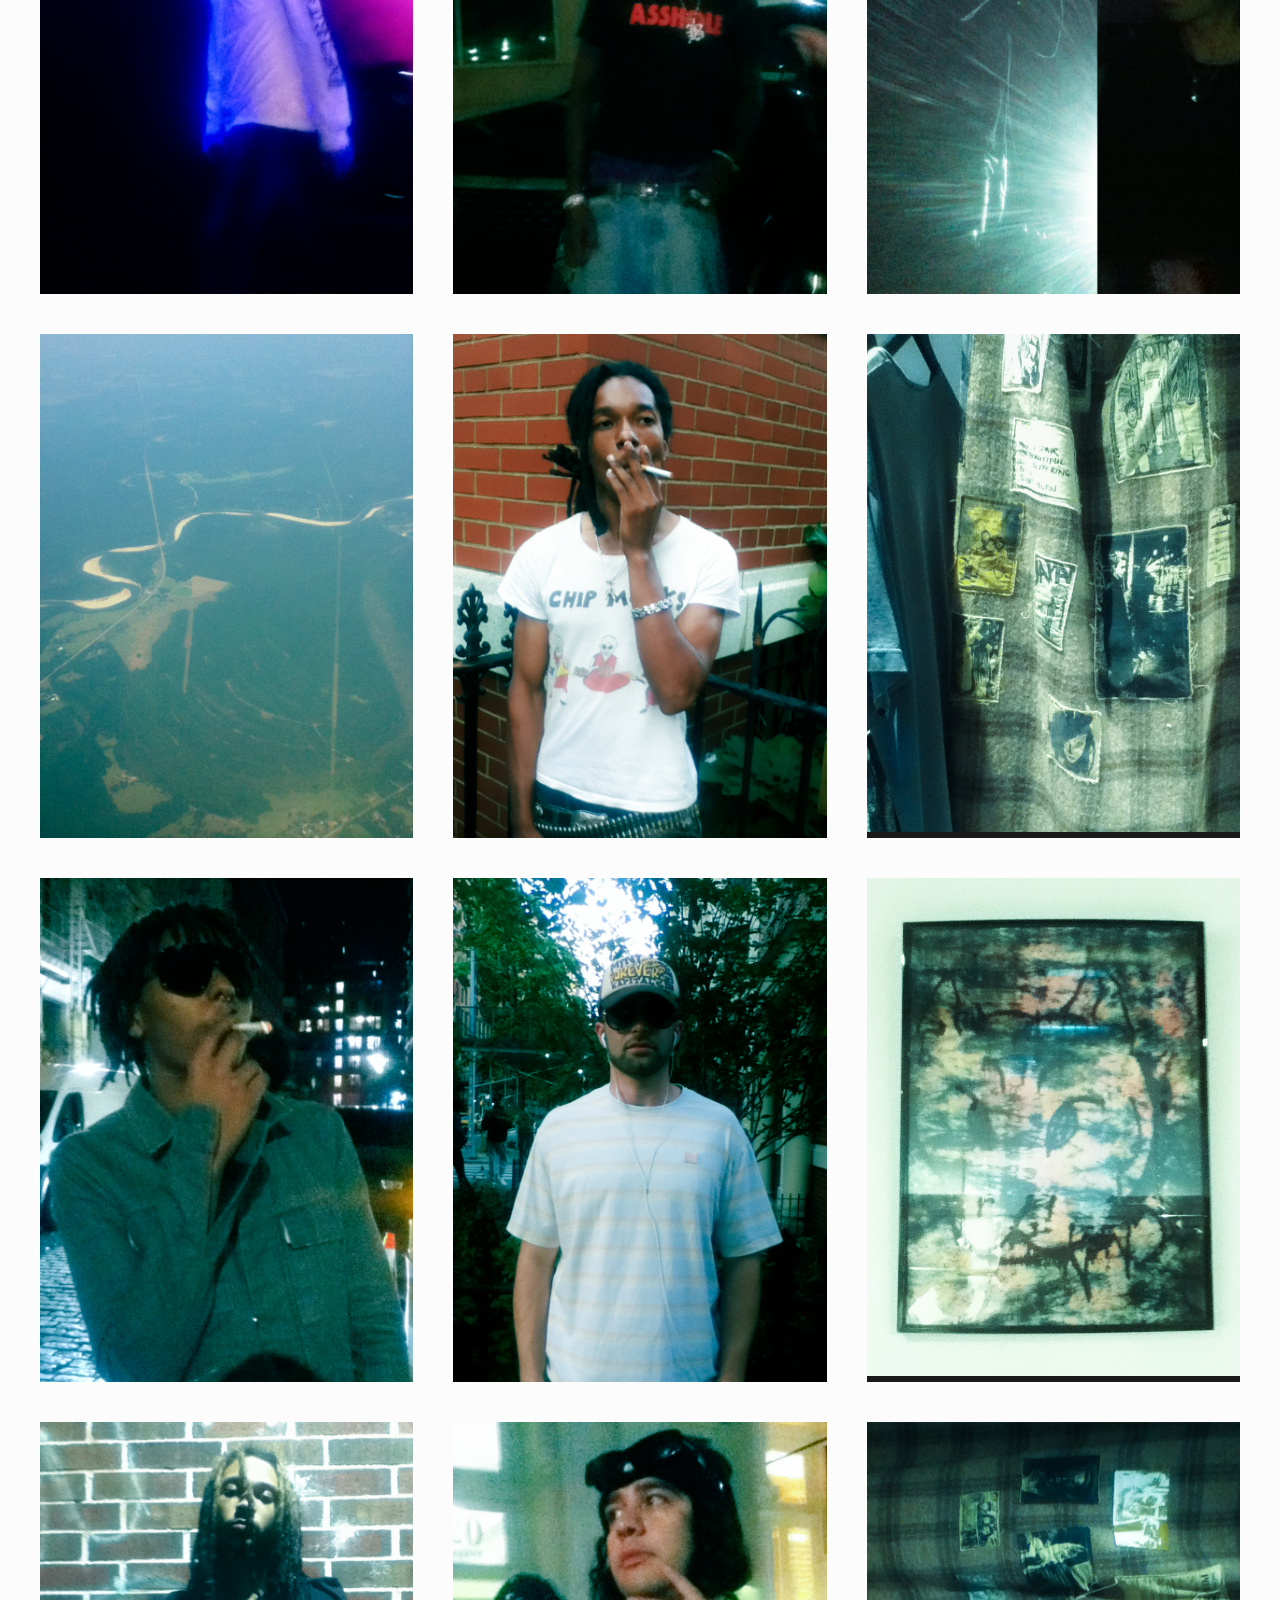
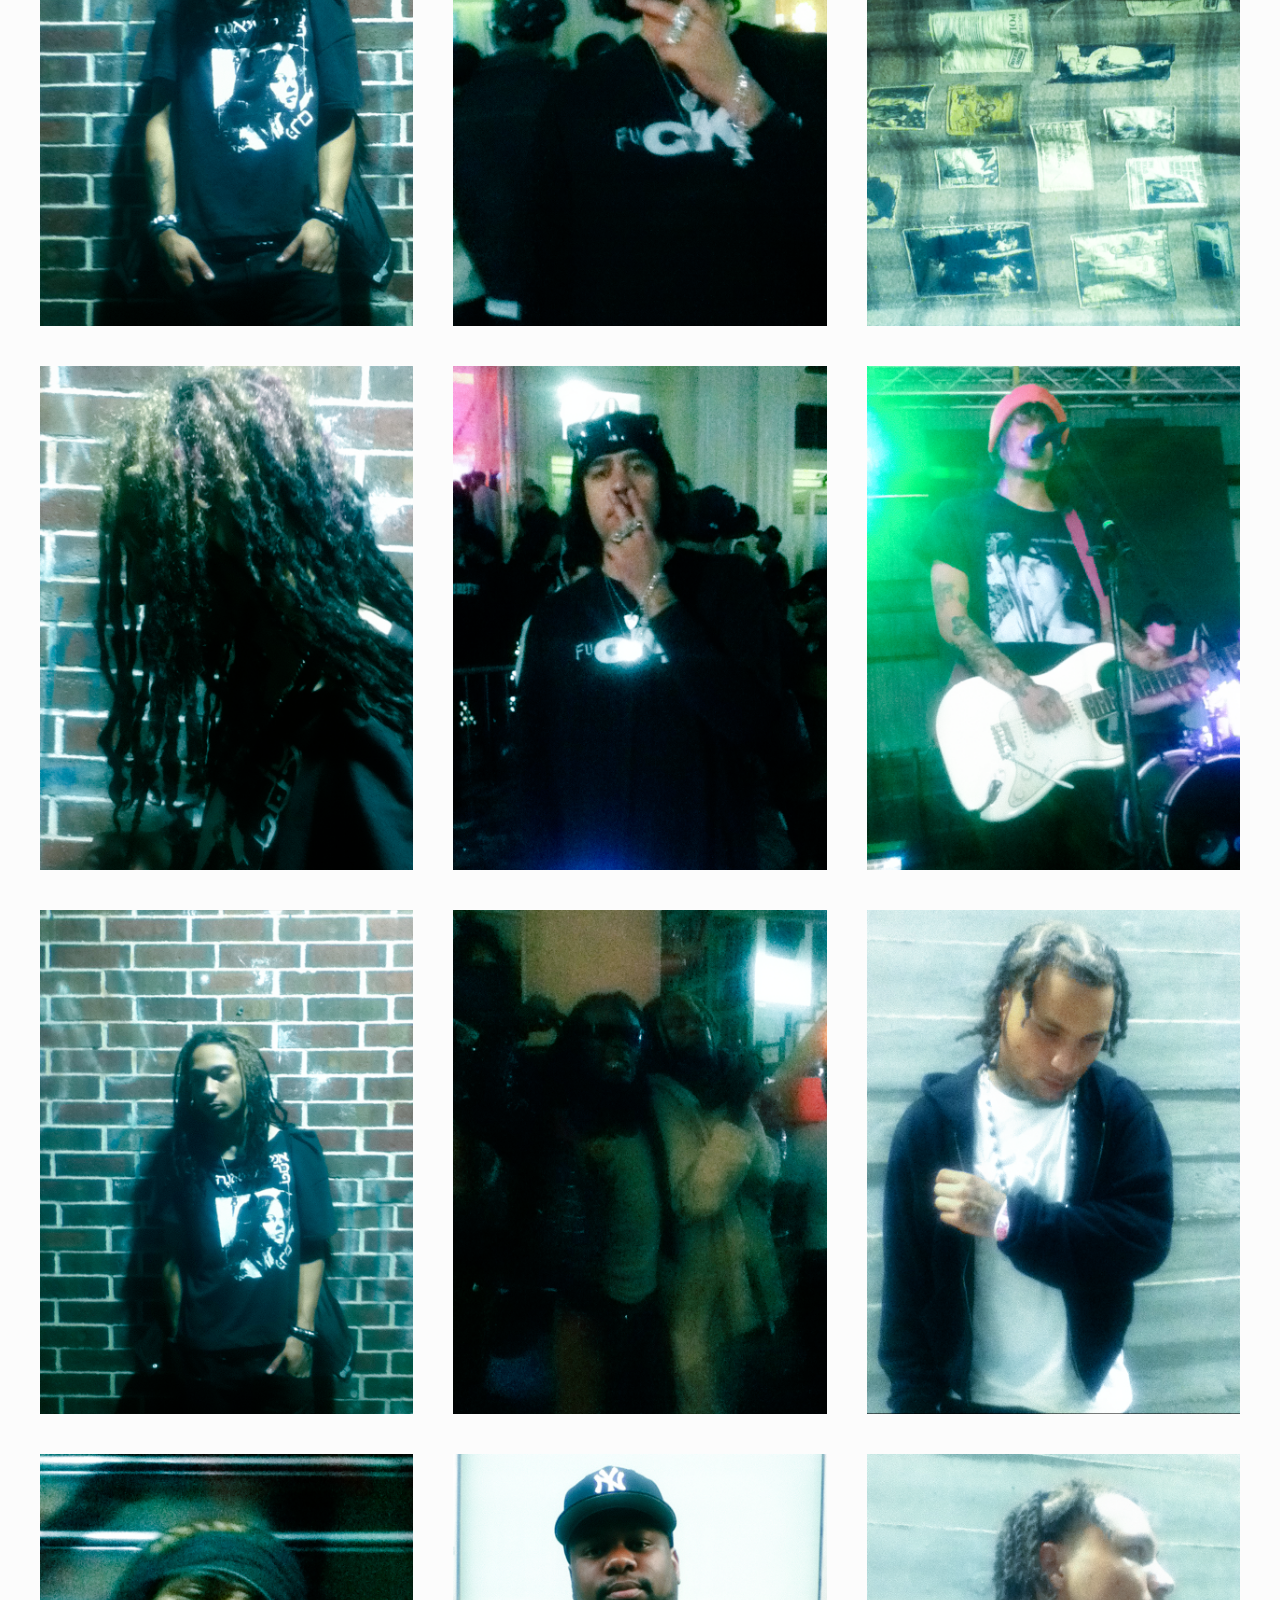
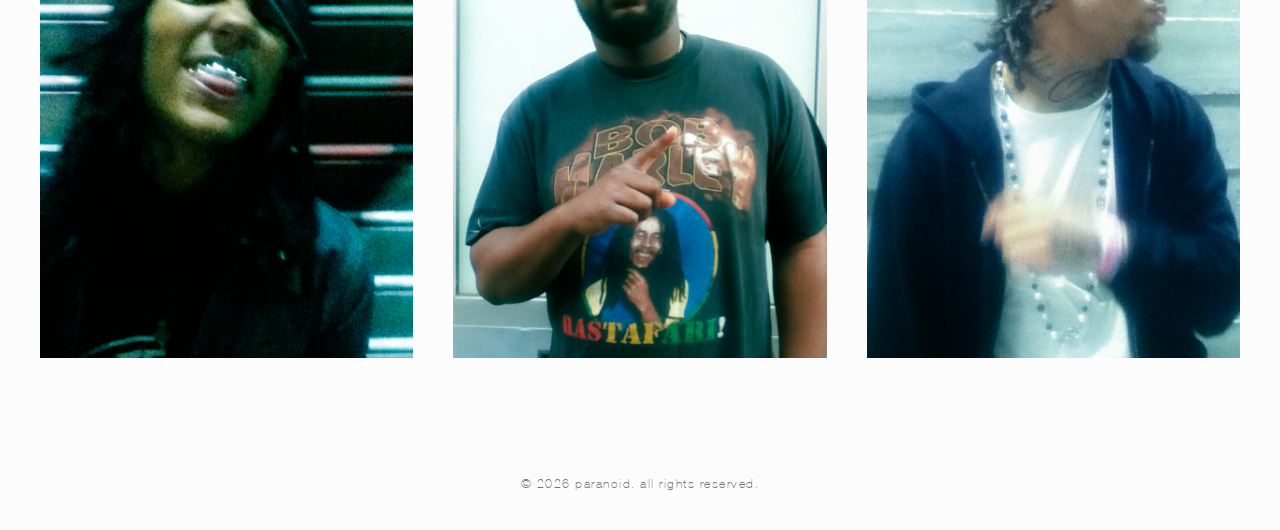
==== commit a7e604bc: "Center hero, page switch and scroll indicator; enlarge headline five percent" ====
--- a/archives.html
+++ b/archives.html
@@ -23,9 +23,9 @@
     <meta name="twitter:image" content="https://imsoparanoid.com/assets/images/social-preview.png">
     <link rel="icon" type="image/png" href="assets/icons/favicon.png">
 
-    <link rel="stylesheet" href="css/main.css?v=11">
-    <link rel="stylesheet" href="css/grid.css?v=11">
-    <link rel="stylesheet" href="css/components.css?v=18">
+    <link rel="stylesheet" href="css/main.css?v=12">
+    <link rel="stylesheet" href="css/grid.css?v=23">
+    <link rel="stylesheet" href="css/components.css?v=19">
 </head>
 
 <body class="is-loading">
--- a/css/main.css
+++ b/css/main.css
@@ -102,7 +102,7 @@
 .stark-headline {
     font-family: var(--font-headline);
     font-weight: 700;
-    font-size: clamp(3rem, 10vw, 12rem);
+    font-size: clamp(3.15rem, 10.5vw, 12.6rem);
     line-height: 0.9;
 }
 
--- a/css/grid.css
+++ b/css/grid.css
@@ -52,6 +52,9 @@
 .hero-content {
     z-index: 10;
     width: max-content;
+    max-width: 100%;
+    align-self: center;
+    text-align: center;
     position: sticky; /* Context for absolute positioning of children */
     top: 50%;
     transform: translateY(-50%);
@@ -65,6 +68,7 @@
 
 .hero-state-scrolled {
     position: absolute;
+    width: 100%;
     top: 0;
     left: 0;
     opacity: var(--hero-scroll-progress);
@@ -113,7 +117,8 @@
 .scroll-indicator {
     position: absolute;
     bottom: -2.5rem;
-    left: 0;
+    left: 50%;
+    transform: translateX(-50%);
     display: flex;
     flex-direction: column;
     align-items: center;
--- a/css/components.css
+++ b/css/components.css
@@ -48,7 +48,8 @@
 .page-switch {
     position: absolute;
     top: calc(60px + 1rem);
-    left: var(--space-md);
+    left: 50%;
+    transform: translateX(-50%);
     z-index: 100;
     display: grid;
     grid-template-columns: 1fr 1fr;
@@ -121,8 +122,8 @@
     }
 
     .page-switch {
-        top: calc(60px + 0.75rem);
-        left: var(--space-sm);
+        top: 1.25rem;
+        left: 50%;
         width: min(56vw, 220px);
         font-size: 0.68rem;
     }
